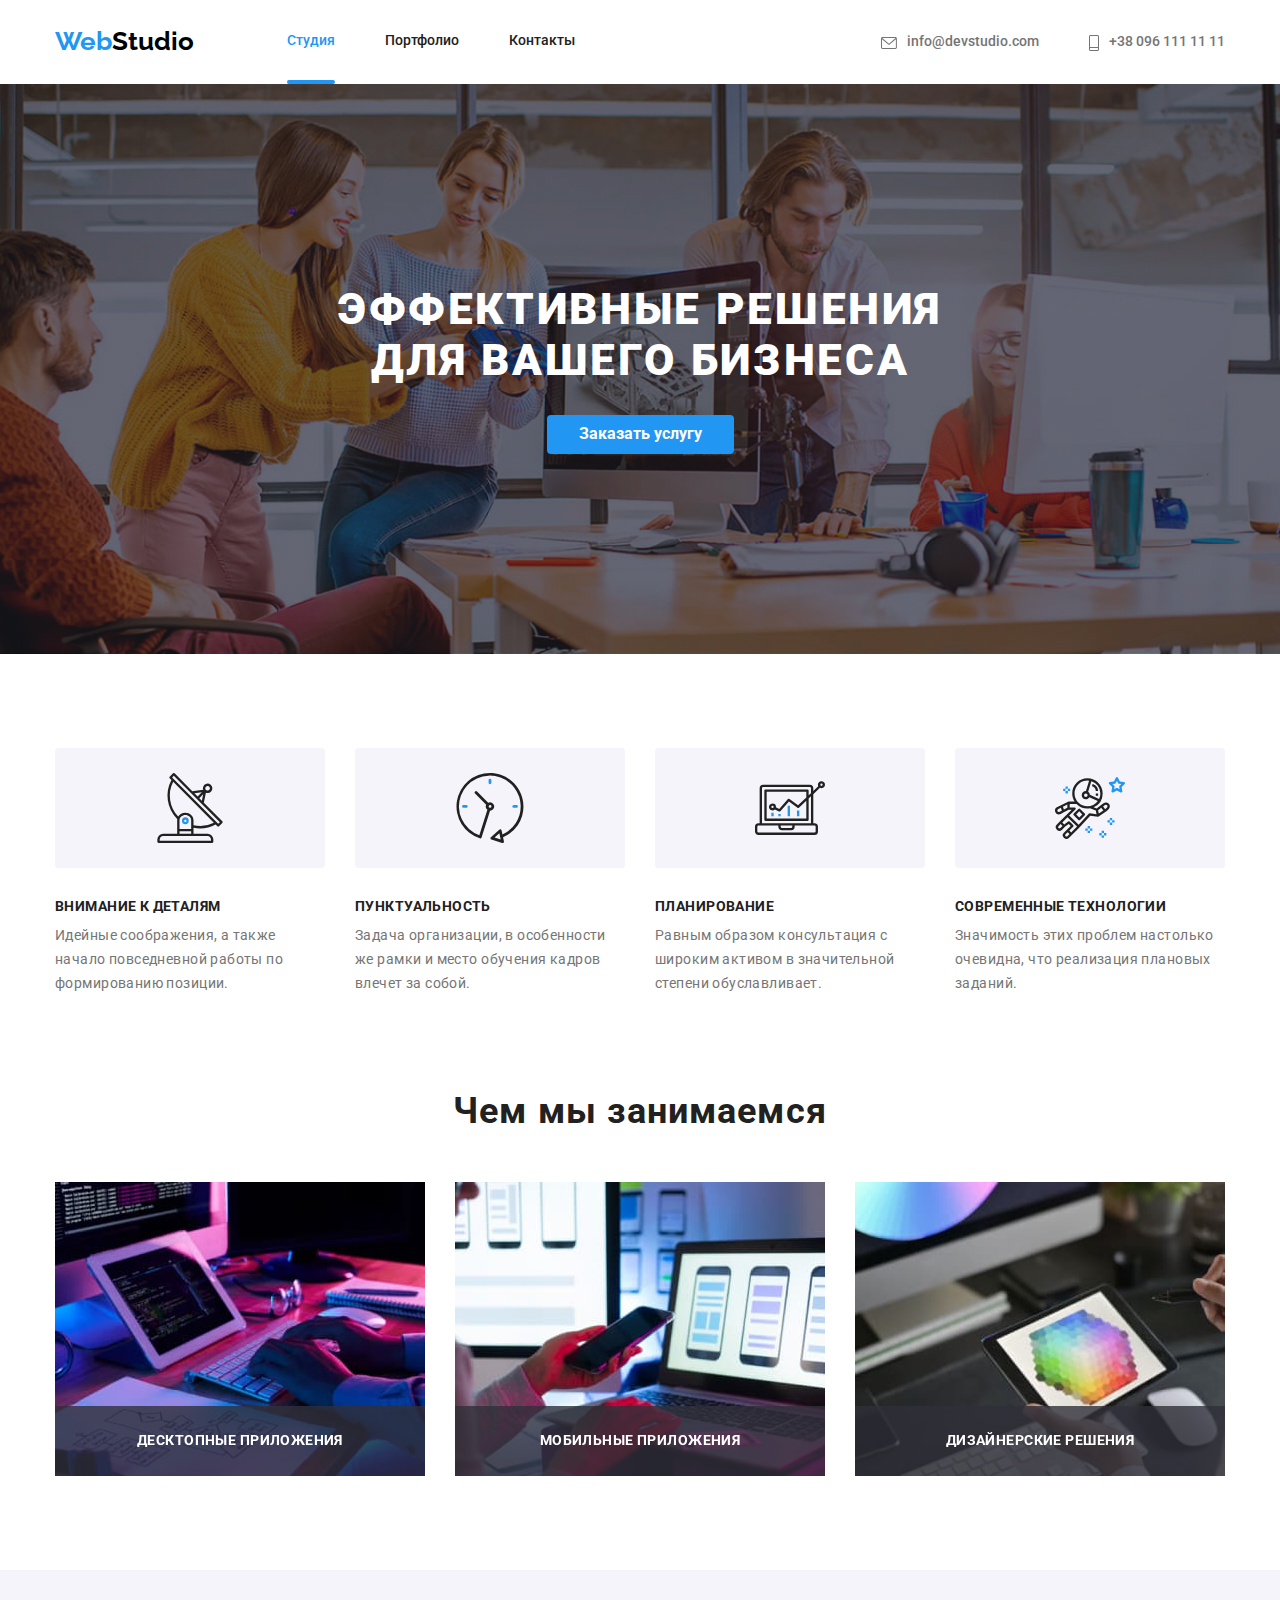
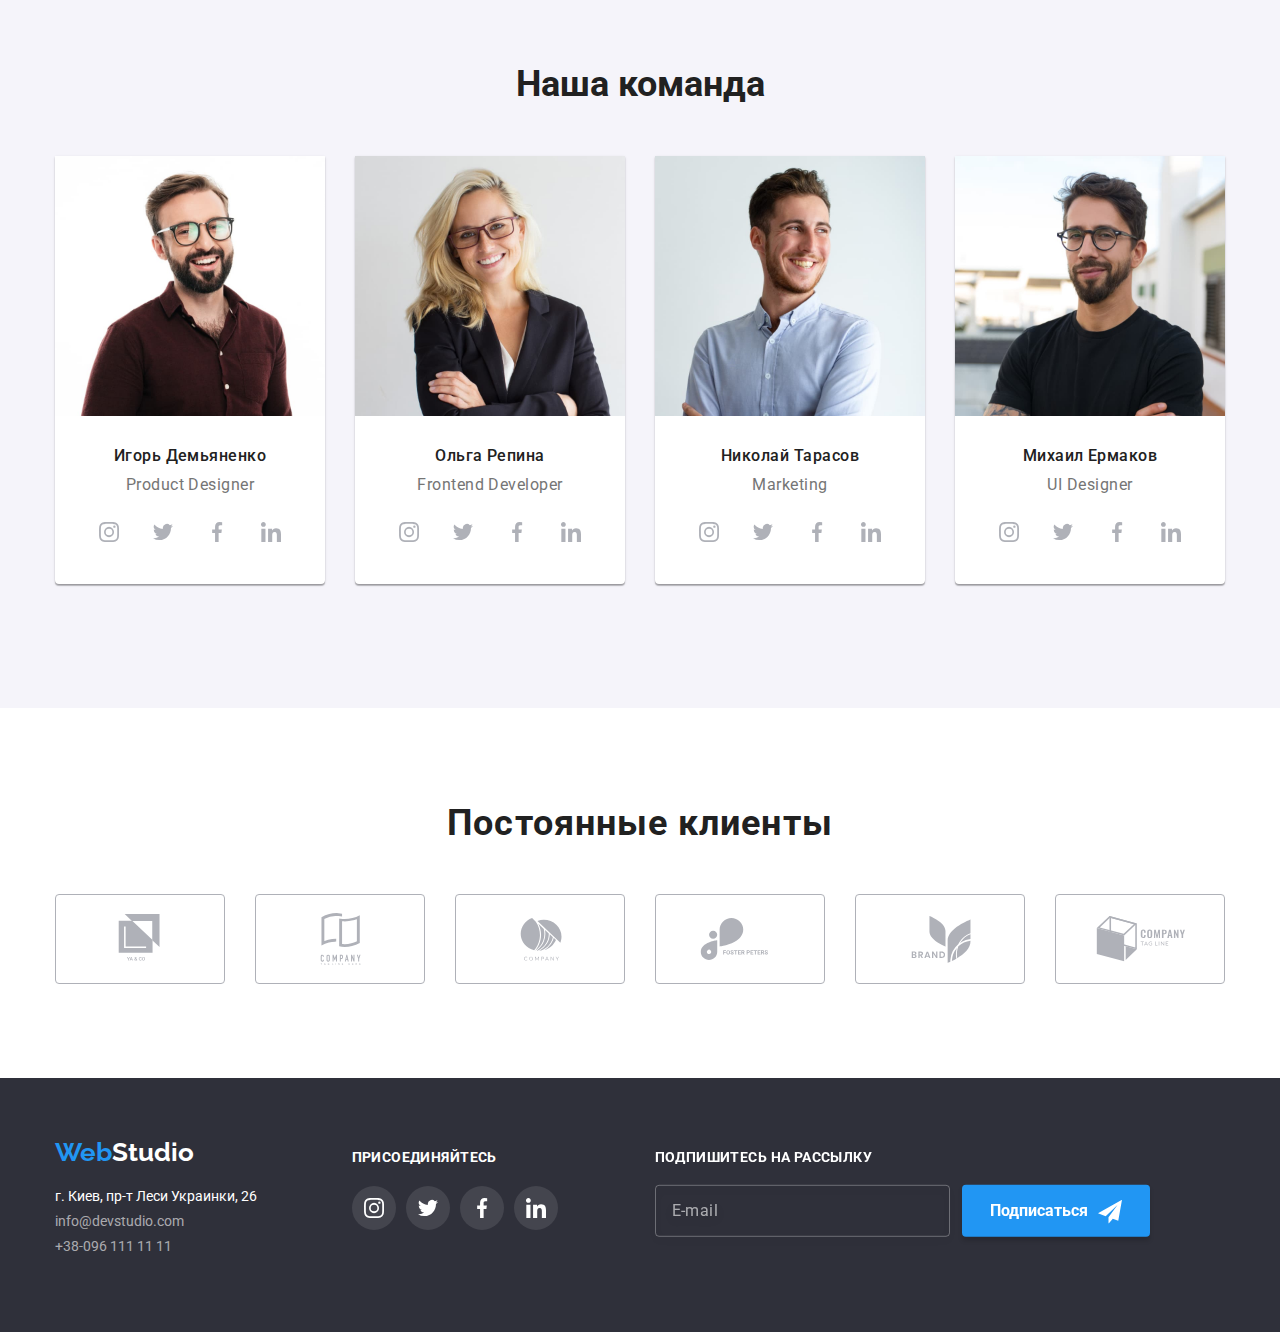
==== index.html @ 7a6f1913 "my seven commit" ====
<!DOCTYPE html>
<html lang="ru">
<head>
    <meta charset="UTF-8">
    <meta name="viewport" content="width=device-width, initial-scale=1.0">
    <link rel="stylesheet" href="./css/normolize.css">
    <link rel="stylesheet" href="./css/style.css">
    <link rel="preconnect" href="https://fonts.gstatic.com">
    <link href="https://fonts.googleapis.com/css2?family=Raleway:wght@700&family=Roboto:wght@400;500;700;900&display=swap" rel="stylesheet">
    <title>WebStudio</title>
</head>
<body>

    <header class="header">
        <div class="container">
            <nav class="header-nav">
            <a class="logo" href="./index.html"><span class="logo-blue">Web</span>Studio</a>
            <ul class="nav-list">
                <li class="isActive"><a class="nav-link" href="./index.html">Студия</a></li>
                <li><a class="nav-link" href="./portfolio.html">Портфолио</a></li>
                <li><a class="nav-link" href="">Контакты</a></li>
            </ul>
            </nav>
            <ul class="contacts-list">
                <li class="contacts-aktive"><a class="contacts" href="mailto:info@devstudio.com">
                    <svg class="link-icon-mail" width="16" height="12">
                        <use href="./images/icons.svg#icon-mail"></use>
                    </svg>info@devstudio.com</a></li>
                <li class="contacts-aktive"><a class="contacts" href="tel:+38 096 111 11 11">
                    <svg class="link-icon-tel" width="10" height="16">
                        <use href="./images/icons.svg#icon-smartphone"></use>
                    </svg>+38 096 111 11 11</a></li>
            </ul>
            
        </div>
    </header>
    
    <main>
    <section class="hero">
        <div class="container">
            <h1>Эффективные решения<br/> для вашего бизнеса</h1>
            <button data-modal-open class="order">Заказать услугу</button>
        </div>
    </section>
    <section class="advantages">
        <div class="container">
            <ul class="advantages-list">
                <li class="advantages-li">
                    <div class="advantage-box">
                        <svg class="advantage-svg" width="270" height="120">
                            <use href="./images/icons.svg#icon-group-1"> </use>
                        </svg>
                    </div>
                    <div class="advantage-container">
                      <h3 class="advantages-title">Внимание к деталям</h3>
                      <p class="description">Идейные соображения, а также начало повседневной работы по формированию позиции.</p>
                    </div>
                </li>
                <li class="advantages-li">
                    <div class="advantage-box">
                        <svg class="advantage-svg" width="270" height="120">
                            <use href="./images/icons.svg#icon-group-2"> </use>
                        </svg>
                    </div>
                    <div class="advantage-container">
                      <h3 class="advantages-title">Пунктуальность</h3>
                      <p class="description">Задача организации, в особенности же рамки и место обучения кадров влечет за собой.</p>
                    </div>
                </li>
                <li class="advantages-li">
                    <div class="advantage-box">
                        <svg class="advantage-svg" width="270" height="120">
                            <use href="./images/icons.svg#icon-group-3"> </use>
                        </svg>
                    </div>
                    <div class="advantage-container">
                      <h3 class="advantages-title">Планирование</h3>
                      <p class="description">Равным образом консультация с широким активом в значительной степени обуславливает.</p>
                    </div>
                </li>
                <li class="advantages-li">
                    <div class="advantage-box">
                        <svg class="advantage-svg" width="270" height="120">
                            <use href="./images/icons.svg#icon-group-4"> </use>
                        </svg>
                    </div>
                    <div class="advantage-container">
                      <h3 class="advantages-title">Современные технологии</h3>
                      <p class="description">Значимость этих проблем настолько очевидна, что реализация плановых заданий.</p>
                    </div>
                </li>
            </ul>
        </div>
    </section>
    <section class="make">
        <div class="container">
        <h2 class="make-title">Чем мы занимаемся</h2>
          <ul class="make-list">
          <li>
              <div class="make-thumb">
                  <img src="./images/img.jpg" alt="Верстка">
                  <div class="make-tumb-title">
                    <h3>Десктопные приложения</h3>
                  </div>
              </div>
          </li>
          <li>
              <div class="make-thumb">
                  <img src="./images/img2.jpg" alt="Програмирование">
                  <div class="make-tumb-title">
                    <h3>Мобильные приложения</h3>
                  </div>
              </div>
          </li>
          <li>
              <div class="make-thumb">
                  <img src="./images/img3.jpg" alt="Дизайн">
                  <div class="make-tumb-title">
                    <h3>Дизайнерские решения</h3>
                  </div>
              </div>
          </li>
          </ul>
        </div>
    </section>
    <section class="team-container">
        <div class="container">
            <h2 class="team-title">Наша команда</h2>
            <ul class="team">
                <div class="teamboxing">
                    <li class="team-box">
                      <div class="team-thumb">
                        <img src="./images/1.jpg" alt="Игорь Демьяненко">
                      </div>
                      <div class="container-team-title">
                        <h3 class="name">Игорь Демьяненко</h3>
                        <p class="specialty">Product Designer</p>
                        <ul class="socials">
                          <li class="social-list">
                            <a href="#" class="social-link" aria-label="на instagram">
                              <svg class="icon-social">
                                <use href="./images/icons.svg#icon-inst"></use>
                              </svg>
                            </a>
                          </li>
                          <li class="social-list">
                            <a href="#" class="social-link" aria-label="на twitter">
                              <svg class="icon-social">
                                <use href="./images/icons.svg#icon-tvit"></use>
                              </svg>
                            </a>
                          </li>
                          <li class="social-list">
                            <a href="#" class="social-link" aria-label="на facebook">
                              <svg class="icon-social">
                                <use href="./images/icons.svg#icon-face"></use>
                              </svg>
                            </a>
                          </li>
                          <li class="social-list">
                            <a href="#" class="social-link" aria-label="на linkedin">
                              <svg class="icon-social">
                                <use href="./images/icons.svg#icon-linkd"></use>
                              </svg>
                            </a>
                          </li>
                        </ul>
                      </div>
                    </li>
                </div>
                <div class="teamboxing">
                    <li class="team-box">
                      <div class="team-thumb">
                        <img src="./images/2.jpg" alt="Ольга Репина">
                      </div>
                      <div class="container-team-title">
                        <h3 class="name">Ольга Репина</h3>
                        <p class="specialty">Frontend Developer</p>
                        <ul class="socials">
                          <li class="social-list">
                            <a href="#" class="social-link" aria-label="на instagram">
                              <svg class="icon-social">
                                <use href="./images/icons.svg#icon-inst"></use>
                              </svg>
                            </a>
                          </li>
                          <li class="social-list">
                            <a href="#" class="social-link" aria-label="на twitter">
                              <svg class="icon-social">
                                <use href="./images/icons.svg#icon-tvit"></use>
                              </svg>
                            </a>
                          </li>
                          <li class="social-list">
                            <a href="#" class="social-link" aria-label="на facebook">
                              <svg class="icon-social">
                                <use href="./images/icons.svg#icon-face"></use>
                              </svg>
                            </a>
                          </li>
                          <li class="social-list">
                            <a href="#" class="social-link" aria-label="на linkedin">
                              <svg class="icon-social">
                                <use href="./images/icons.svg#icon-linkd"></use>
                              </svg>
                            </a>
                          </li>
                          </ul>
                        </div>   
                    </li>
                </div>
                <div class="teamboxing">
                    <li class="team-box">
                      <div class="team-thumb">
                        <img src="./images/3.jpg" alt="Николай Тарасов">
                      </div>
                      <div class="container-team-title">  
                        <h3 class="name">Николай Тарасов</h3>
                        <p class="specialty">Marketing</p>
                        <ul class="socials">
                          <li class="social-list">
                            <a href="#" class="social-link" aria-label="на instagram">
                              <svg class="icon-social">
                                <use href="./images/icons.svg#icon-inst"></use>
                              </svg>
                            </a>
                          </li>
                          <li class="social-list">
                            <a href="#" class="social-link" aria-label="на twitter">
                              <svg class="icon-social">
                                <use href="./images/icons.svg#icon-tvit"></use>
                              </svg>
                            </a>
                          </li>
                          <li class="social-list">
                            <a href="#" class="social-link" aria-label="на facebook">
                              <svg class="icon-social">
                                <use href="./images/icons.svg#icon-face"></use>
                              </svg>
                            </a>
                          </li>
                          <li class="social-list">
                            <a href="#" class="social-link" aria-label="на linkedin">
                              <svg class="icon-social">
                                <use href="./images/icons.svg#icon-linkd"></use>
                              </svg>
                            </a>
                          </li>
                        </ul>
                      </div> 
                    </li>
                </div>
                <div class="teamboxing">
                    <li class="team-box">
                      <div class="team-thumb">
                        <img src="./images/4.jpg" alt="Михаил Ермаков">
                      </div>
                      <div class="container-team-title">   
                        <h3 class="name">Михаил Ермаков</h3>
                        <p class="specialty">UI Designer</p>
                        <ul class="socials">
                          <li class="social-list">
                            <a href="#" class="social-link" aria-label="на instagram">
                              <svg class="icon-social">
                                <use href="./images/icons.svg#icon-inst"></use>
                              </svg>
                            </a>
                          </li>
                          <li class="social-list">
                            <a href="#" class="social-link" aria-label="на twitter">
                              <svg class="icon-social">
                                <use href="./images/icons.svg#icon-tvit"></use>
                              </svg>
                            </a>
                          </li>
                          <li class="social-list">
                            <a href="#" class="social-link" aria-label="на facebook">
                              <svg class="icon-social">
                                <use href="./images/icons.svg#icon-face"></use>
                              </svg>
                            </a>
                          </li>
                          <li class="social-list">
                            <a href="#" class="social-link" aria-label="на linkedin">
                              <svg class="icon-social">
                                <use href="./images/icons.svg#icon-linkd"></use>
                              </svg>
                            </a>
                          </li>
                        </ul>
                      </div>
                    </li>
                </div>
            </ul>
        </div>
    </section>
    <section class="clients">
        <div class="container">
            <h2 class="client-title">Постоянные клиенты</h2>
            <ul class="client-list">
                <li class="item">
                  <a class="client-link" href="#">
                    <svg class="icon-customer">
                      <use href="./images/icons.svg#icon-client-1"></use>
                    </svg>
                  </a>
                </li>
                <li class="item">
                    <a class="client-link" href="#">
                      <svg class="icon-customer">
                        <use href="./images/icons.svg#icon-client-2"></use>
                      </svg>
                    </a>
                </li>
                <li class="item">
                    <a class="client-link" href="#">
                      <svg class="icon-customer">
                        <use href="./images/icons.svg#icon-client-3"></use>
                      </svg>
                    </a>
                </li>
                <li class="item">
                    <a class="client-link" href="#">
                      <svg class="icon-customer">
                        <use href="./images/icons.svg#icon-client-4"></use>
                      </svg>
                    </a>
                </li>
                <li class="item">
                    <a class="client-link" href="#">
                      <svg class="icon-customer">
                        <use href="./images/icons.svg#icon-client-5"></use>
                      </svg>
                    </a>
                </li>
                <li class="item">
                    <a class="client-link" href="#">
                      <svg class="icon-customer">
                        <use href="./images/icons.svg#icon-client-6"></use>
                      </svg>
                    </a>
                </li>
            </ul>
        </div>

    </section>
   
    </main>
    <footer>
        <div class="container">
            <div class="footer-left">
                <a class="logo-footer" href="./index.html"><span class="logo-blue">Web</span>Studio</a>
                <address>
                <p class="adress">г. Киев, пр-т Леси Украинки, 26</p>
                <a class="footer-contacts" href="mailto:info@devstudio.com">info@devstudio.com</a>
                <a class="footer-contacts" href="tel:+38 096 111 11 11">+38-096 111 11 11</a>
                </address>
            </div>
            <div class="social-icons-footer">
                <h3 class="social-footer-item">присоединяйтесь</h3>
                <ul class="socials">
                    <li class="social-list">
                      <a href="#" class="social-link" aria-label="на instagram">
                        <svg class="icon-social">
                          <use href="./images/icons.svg#icon-inst"></use>
                        </svg>
                      </a>
                    </li>
                    <li class="social-list">
                      <a href="#" class="social-link" aria-label="на twitter">
                        <svg class="icon-social">
                          <use href="./images/icons.svg#icon-tvit"></use>
                        </svg>
                      </a>
                    </li>
                    <li class="social-list">
                      <a href="#" class="social-link" aria-label="на facebook">
                        <svg class="icon-social">
                          <use href="./images/icons.svg#icon-face"></use>
                        </svg>
                      </a>
                    </li>
                    <li class="social-list">
                      <a href="#" class="social-link" aria-label="на linkedin">
                        <svg class="icon-social">
                          <use href="./images/icons.svg#icon-linkd"></use>
                        </svg>
                      </a>
                    </li>
                    </ul>
            </div>

            <div class="join">
              <h3 class="join-item">Подпишитесь на рассылку</h3> 
              <form class="join-form" autocomplete="off">
                <div class="join-group">
                  <label for="join-email" class="label"></label>
                  <div class="input-wrapper">
                    <input class="join-input" type="email" name="email" id="join-email" placeholder="E-mail"/>
                  </div>
                </div>
                
                <button class="join-button" type="submit"><span class="join-button-title">Подписаться</span>
                  <svg width="24" height="24" class="join-icon">
                    <use href="images/icons.svg#icon-icon-send"></use>
                  </svg>
                </button>
                
              </form>
            </div>
        </div>
    </footer>

    <div data-modal class="modal-sign is-hidden">
      <div class="modal">
        <button data-modal-close class="modal-btn"><svg class="icon-close">
          <use href="./images/icons.svg#icon-close-black"></use>
        </svg></button>

        <form class="signup-form" autocomplete="off">
          <span class="title-form">Оставьте свои данные, мы вам перезвоним</span>
          <div class="group">
            <label for="name" class="label">Имя</label>
            <div class="input-wrapper">
              <input class="input" type="name" name="name" id="name" />
              <svg width="18" height="18" class="icon">
                <use href="images/icons.svg#icon-person"></use>
              </svg>
            </div>
          </div>
            
          <div class="group">
              <label for="tel" class="label">Телефон</label>
              <div class="input-wrapper">
                <input class="input" type="tel" name="tel" id="tel" />
                <svg width="18" height="18" class="icon">
                  <use href="images/icons.svg#icon-phone"></use>
                </svg>
              </div>
          </div>


          <div class="group">
            <label for="email" class="label">Почта</label>
            <div class="input-wrapper">
              <input class="input" type="email" name="email" id="email"/>
              <svg width="18" height="18" class="icon">
                <use href="images/icons.svg#icon-email"></use>
              </svg>
            </div>
          </div>
    
          <div class="group">
            <label for="feed" class="label">
              Комментарий
              <textarea class="feedback" name="feedback" rows="5" placeholder="Введите текст"></textarea>
            </label>
          </div>

          <div class="group">
            <div class="input-wrapper">
              <label class="checkbox-label">
                <input class="checkbox-input" type="checkbox" />
                <span class="checkbox-span"></span>
                <span class="agreement">
                  Соглашаюсь с рассылкой и принимаю
                  <a class="agreement-link" href="#">Условия договора</a>
                </span>
              </label>
            </div>
          </div>
          
    
          <button class="submit" type="submit">Отправить</button>
        </form>

      </div>
    </div>
    <script src="./modal.js"></script>
</body>
</html>
---- css/normolize.css ----
/*! modern-normalize v1.0.0 | MIT License | https://github.com/sindresorhus/modern-normalize */

/*
Document
========
*/

/**
Use a better box model (opinionated).
*/

*,
*::before,
*::after {
	box-sizing: border-box;
}

/**
Use a more readable tab size (opinionated).
*/

:root {
	-moz-tab-size: 4;
	tab-size: 4;
}

/**
1. Correct the line height in all browsers.
2. Prevent adjustments of font size after orientation changes in iOS.
*/

html {
	line-height: 1.15; /* 1 */
	-webkit-text-size-adjust: 100%; /* 2 */
}

/*
Sections
========
*/

/**
Remove the margin in all browsers.
*/

body {
	margin: 0;
}

/**
Improve consistency of default fonts in all browsers. (https://github.com/sindresorhus/modern-normalize/issues/3)
*/

body {
	font-family:
		system-ui,
		-apple-system, /* Firefox supports this but not yet `system-ui` */
		'Segoe UI',
		Roboto,
		Helvetica,
		Arial,
		sans-serif,
		'Apple Color Emoji',
		'Segoe UI Emoji';
}

/*
Grouping content
================
*/

/**
1. Add the correct height in Firefox.
2. Correct the inheritance of border color in Firefox. (https://bugzilla.mozilla.org/show_bug.cgi?id=190655)
*/

hr {
	height: 0; /* 1 */
	color: inherit; /* 2 */
}

/*
Text-level semantics
====================
*/

/**
Add the correct text decoration in Chrome, Edge, and Safari.
*/

abbr[title] {
	text-decoration: underline dotted;
}

/**
Add the correct font weight in Edge and Safari.
*/

b,
strong {
	font-weight: bolder;
}

/**
1. Improve consistency of default fonts in all browsers. (https://github.com/sindresorhus/modern-normalize/issues/3)
2. Correct the odd 'em' font sizing in all browsers.
*/

code,
kbd,
samp,
pre {
	font-family:
		ui-monospace,
		SFMono-Regular,
		Consolas,
		'Liberation Mono',
		Menlo,
		monospace; /* 1 */
	font-size: 1em; /* 2 */
}

/**
Add the correct font size in all browsers.
*/

small {
	font-size: 80%;
}

/**
Prevent 'sub' and 'sup' elements from affecting the line height in all browsers.
*/

sub,
sup {
	font-size: 75%;
	line-height: 0;
	position: relative;
	vertical-align: baseline;
}

sub {
	bottom: -0.25em;
}

sup {
	top: -0.5em;
}

/*
Tabular data
============
*/

/**
1. Remove text indentation from table contents in Chrome and Safari. (https://bugs.chromium.org/p/chromium/issues/detail?id=999088, https://bugs.webkit.org/show_bug.cgi?id=201297)
2. Correct table border color inheritance in all Chrome and Safari. (https://bugs.chromium.org/p/chromium/issues/detail?id=935729, https://bugs.webkit.org/show_bug.cgi?id=195016)
*/

table {
	text-indent: 0; /* 1 */
	border-color: inherit; /* 2 */
}

/*
Forms
=====
*/

/**
1. Change the font styles in all browsers.
2. Remove the margin in Firefox and Safari.
*/

button,
input,
optgroup,
select,
textarea {
	font-family: inherit; /* 1 */
	font-size: 100%; /* 1 */
	line-height: 1.15; /* 1 */
	margin: 0; /* 2 */
}

/**
Remove the inheritance of text transform in Edge and Firefox.
1. Remove the inheritance of text transform in Firefox.
*/

button,
select { /* 1 */
	text-transform: none;
}

/**
Correct the inability to style clickable types in iOS and Safari.
*/

button,
[type='button'],
[type='reset'],
[type='submit'] {
	-webkit-appearance: button;
}

/**
Remove the inner border and padding in Firefox.
*/

::-moz-focus-inner {
	border-style: none;
	padding: 0;
}

/**
Restore the focus styles unset by the previous rule.
*/

:-moz-focusring {
	outline: 1px dotted ButtonText;
}

/**
Remove the additional ':invalid' styles in Firefox.
See: https://github.com/mozilla/gecko-dev/blob/2f9eacd9d3d995c937b4251a5557d95d494c9be1/layout/style/res/forms.css#L728-L737
*/

:-moz-ui-invalid {
	box-shadow: none;
}

/**
Remove the padding so developers are not caught out when they zero out 'fieldset' elements in all browsers.
*/

legend {
	padding: 0;
}

/**
Add the correct vertical alignment in Chrome and Firefox.
*/

progress {
	vertical-align: baseline;
}

/**
Correct the cursor style of increment and decrement buttons in Safari.
*/

::-webkit-inner-spin-button,
::-webkit-outer-spin-button {
	height: auto;
}

/**
1. Correct the odd appearance in Chrome and Safari.
2. Correct the outline style in Safari.
*/

[type='search'] {
	-webkit-appearance: textfield; /* 1 */
	outline-offset: -2px; /* 2 */
}

/**
Remove the inner padding in Chrome and Safari on macOS.
*/

::-webkit-search-decoration {
	-webkit-appearance: none;
}

/**
1. Correct the inability to style clickable types in iOS and Safari.
2. Change font properties to 'inherit' in Safari.
*/

::-webkit-file-upload-button {
	-webkit-appearance: button; /* 1 */
	font: inherit; /* 2 */
}

/*
Interactive
===========
*/

/*
Add the correct display in Chrome and Safari.
*/

summary {
	display: list-item;
}
---- css/style.css ----
:root {
    --white-text: #FFFFFF;
    --blue-text: #2196F3;
    --grey-text: #757575;
    --graphite-text: #212121;
    --black-text: #000000;
    --grey-text-op60: rgba(255, 255, 255, 0.6);
    --back-gray: #2F303A;
    --back-white: #E5E5E5;
    --back-gray-light: #F5F4FA;
}

*{
    margin: 0;
    padding: 0;
    box-sizing: border-box;
}

ul {
    list-style: none;
    margin: 0;
    padding: 0;
}

img {
    max-width: 100%;
    display: block;
}
a {
    text-decoration: none;
  }

li {
    text-decoration: none;
    margin: 0;
  }

body {
    font-family: 'Roboto', sans-serif;
}

.container {
    width: 1200px;
    padding: 0 15px;
    margin: 0 auto;
    
}

/*HEDER*/

.header {
    position: sticky;
    top: -1px;
    background: #ffffff;
    border-bottom: 1px;
    border-color: var(--blue-text);
    /* z-index: 1; */
}

.header .container {
    
    display: flex;
    align-items: center;
}
.header-nav,
.nav-list,
.contacts-list {
    display: flex;
}

.header-nav {
    align-items: center;
}

.nav-list {
    margin-left: 93px;   
}

.nav-list a,
.contacts-list a{
    display: block;
    padding: 32px 0;
}

.nav-list li:not(:last-child) {
    margin-right: 50px;
}

.logo {
    font-family: Raleway;
    font-style: normal;
    font-weight: bold;
    color: var(--black-text);
    font-size: 26px;

}

.logo-blue {
    font-family: Raleway;
    font-style: normal;
    font-weight: bold;
    color: var(--blue-text);
    font-size: 26px;
}

/* .nav-link:active {
    font-style: normal;
    font-weight: 500;
    font-size: 14px;
    color: var(--blue-text);
} */

.isActive .nav-link {
    color: var(--blue-text);
    transition: 250ms cubic-bezier(0.4, 0, 0.2, 1);
}

.isActive::after {
    display: block;
    content: "";
    height: 4px;
    background: #2196F3;
    border-radius: 2px;
    transition: 250ms cubic-bezier(0.4, 0, 0.2, 1);
}

.nav-link {
    font-style: normal;
    font-weight: 500;
    font-size: 14px;
    color: var(--graphite-text);
    padding: 32px 0;
    transition: 250ms cubic-bezier(0.4, 0, 0.2, 1);
}

.nav-link:focus,
.nav-link:hover {
    font-style: normal;
    font-weight: 500;
    font-size: 14px;
    color: var(--blue-text);
    transition: 250ms cubic-bezier(0.4, 0, 0.2, 1);
}

.contacts {
    font-style: normal;
    font-weight: 500;
    font-size: 14px;
    color: var(--grey-text);
    transition: 250ms cubic-bezier(0.4, 0, 0.2, 1);
}


.contacts-list {
    display: flex;
    margin-left: auto;
    margin-right: 0;
    transition: 250ms cubic-bezier(0.4, 0, 0.2, 1);
}

.contacts-list li:last-child {
    margin-left: 50px;
}

.contacts-list .contacts .link-icon-mail, .link-icon-tel {
    fill: currentColor;
    vertical-align: middle;
    margin-right: 10px;
}

.contacts:focus,
.contacts:hover {
    font-style: normal;
    font-weight: 500;
    font-size: 14px;
    color: var(--blue-text);
    transition: 250ms cubic-bezier(0.4, 0, 0.2, 1);
}


/* HERO*/

h1 {
    text-transform: uppercase;
    font-style: normal;
    font-weight: 900;
    font-size: 44px;
    color: var(--white-text);
    text-align: center;
    letter-spacing: 0.06em;
    margin-bottom: 30px;
    
}

.order {
    font-style: normal;
    font-weight: bold;
    font-size: 16px;
    color: var(--white-text);
    /* text-align: center; */
    background: #2196F3;
    border-radius: 4px;
    padding: 10px 32px;
    /* justify-content: center; */
    /* display: inline-block; */
    /* align-items: center; */
    border-width: 0;
    transition: 250ms cubic-bezier(0.4, 0, 0.2, 1);
}

.order:focus,
.order:hover {
    box-shadow: 0px 4px 4px rgba(0, 0, 0, 0.15);
    border-radius: 4px;
    transition: 250ms cubic-bezier(0.4, 0, 0.2, 1);
    outline: none;
    border: none;
}


button:active, button:focus {
    /* outline: none !important; */
}

.hero {
    background-image: linear-gradient(to right, rgba(47,48,58,0.4), rgba(47,48,58,0.4)),url(../images/hat.jpg);
    background-repeat: no-repeat;
    background-size: cover;
    background-position: center;
    max-width: 1600px;
    margin-right: auto;
    margin-left: auto;
    text-align: center;
    padding-top: 200px;
    padding-bottom: 200px;

}


/*ADVANTAGES*/

.advantage-box {
    display: flex;
    justify-content: center;
    align-items: center;
    width: 100%;
    background-color: #f5f4fa;
    border-radius: 4px;
    /* margin-bottom: 30px; */
}

.advantage-container {
    padding-top: 30px;
}

.advantages {
    padding-top: 94px;
    padding-bottom: 94px;
}

.advantages-list {
    display: flex;
}

.advantages-list li:not(:last-child) {
    margin-right: 30px;
}
.advantages-title {
    text-transform: uppercase;
    font-style: normal;
    font-weight: bold;
    font-size: 14px;
    line-height: 1.19;
    letter-spacing: 0.03em;
    color: var(--graphite-text);
    margin-bottom: 10px;
}

.description {
    font-family: Roboto;
    font-style: normal;
    font-weight: normal;
    font-size: 14px;
    line-height: 1.71;
    color: var(--grey-text);
    letter-spacing: 0.03em;
}

/*MAKE*/

.make {
    padding-bottom: 94px;
}

.make-title {
    font-family: Roboto;
    font-style: normal;
    font-weight: bold;
    font-size: 36px;
    text-align: center;
    line-height: 1.17;
    letter-spacing: 0.03em;
    color: #212121;
    margin-bottom: 50px;
}

.make-list {
    display: flex;
}

.make-list li:not(:last-child) {
    margin-right: 30px;
}

.make-thumb {
    position: relative;
}
.make-tumb-title {
    position: absolute;
    width: 100%;
    left: 0;
    bottom: 0;
    background: rgba(47, 48, 58, 0.8);
    padding: 27px 82px;
}

.make-tumb-title h3 {
font-family: Roboto;
font-style: normal;
font-weight: bold;
font-size: 14px;
line-height: 1.14;
text-align: center;
letter-spacing: 0.03em;
text-transform: uppercase;
color: #FFFFFF;
}

/*TEAM*/

.team-container {
    background: #F5F4FA;
    padding-top: 94px;
    padding-bottom: 94px;
    
}

.team-title {
    font-style: normal;
    font-weight: bold;
    font-size: 36px;
    color: var(--graphite-text);
    margin-bottom: 50px;
    text-align: center;
}

.team-box {
    background: #FFFFFF;
    box-shadow: 0px 1px 3px rgba(0, 0, 0, 0.12), 0px 1px 1px rgba(0, 0, 0, 0.14), 0px 2px 1px rgba(0, 0, 0, 0.2);
    border-radius: 0px 0px 4px 4px;
   
}

.team {
    display: flex;
    
}

.team .teamboxing:not(:last-child) {
    margin-right: 30px;
}

.teamboxing {
    margin-bottom: 30px;
}

.socials {
    display: flex;
    align-items: center;
    justify-content: center;  
}

.social-list {
    margin-right: 10px;
    
}

.social-list:last-child {
    margin-right:  0px;
}

.social-link {
    width: 44px;
    height: 44px;
    display: block;
    background: #FFFFFF;
    border-radius: 50%;
    transition: 250ms cubic-bezier(0.4, 0, 0.2, 1); 
    
    
}

.social-link:focus .icon-social,
.social-link:hover .icon-social {
    background: #2196F3;
    
    fill: #FFFFFF;
    
}

.icon-social {
    width: 100%;
    height: 100%;
    fill: #afb1b8;
    border-radius: 50%;
    transition: 250ms cubic-bezier(0.4, 0, 0.2, 1); 
}

.social-icons-footer .social-link{
    background: rgba(255, 255, 255, 0.1);
}

.social-icons-footer .icon-social {
    fill: #fff;
}

.container-team-title {
    padding-top: 30px;
    padding-bottom: 30px;
}

.name {
    font-style: normal;
    font-weight: 500;
    font-size: 16px;
    color: var(--graphite-text);
    text-align: center;
    line-height: 1.19;
    letter-spacing: 0.03em;
    /* padding-top: 30px;
    padding-bottom: 10px; */
    margin-bottom: 10px;
}

.specialty {
    font-style: normal;
    font-weight: normal;
    font-size: 16px;
    color: var(--grey-text);
    text-align: center;
    line-height: 1.19;
    letter-spacing: 0.03em;
    margin-bottom: 16px;
}

/*CLIENTS*/

.clients {
    padding: 94px 0;
}

.client-title {
    margin-bottom: 50px;
    font-family: Roboto;
    font-style: normal;
    font-weight: bold;
    font-size: 36px;
    text-align: center;
    line-height: 1.17;
    letter-spacing: 0.03em;
    color: #212121;
}

.client-link {
    display: flex;
    justify-content: center;
    align-items: center;
    width: 100%;
    height: 90px;
    border: 1px solid #afb1b8;
    border-radius: 4px;
    color: #afb1b8;
    transition: 250ms cubic-bezier(0.4, 0, 0.2, 1);   
}

.client-link:hover,
.client-link:focus {
    border-color: #2196f3;
    color: #2196F3;
    transition: 250ms cubic-bezier(0.4, 0, 0.2, 1);
}

.icon-customer {
    fill: currentColor;
}

.client-list {
    display: flex;
    flex-wrap: wrap;
}

.client-list .item {
    width: calc((100% - 30px * 5) / 6);
  }
  .client-list .item:not(:last-child) {
    margin-right: 30px;
  }

/*MAIN*/
.portfolio {
    display: none;
}

.container .btn {
    display: flex;
    width: 100%;
}

.btn {
    display: flex;
    margin-bottom: 50px;
    justify-content: center;    
}

.btn li:not(:last-child) {
    margin-right: 8px;   
}

/* .button {
    font-family: inherit;
    font-style: normal;
    font-weight: 500;
    font-size: 16px;
    color: #212121;
    background: #F5F4FA;
    border-radius: 4px;
    padding: 6px 22px;   
} */

.button:focus,
.button:hover {
    font-family: inherit;
    font-style: normal;
    font-weight: 500;
    font-size: 16px;
    color: #FFFFFF;
    background: #2196F3;
    border-radius: 4px;
    box-shadow: 0px 3px 1px rgba(0, 0, 0, 0.1), 0px 1px 2px rgba(0, 0, 0, 0.08), 0px 2px 2px rgba(0, 0, 0, 0.12);
    border-radius: 4px;
    transition: 250ms cubic-bezier(0.4, 0, 0.2, 1);
}

.button:active {
    font-family: inherit;
    font-style: normal;
    font-weight: 500;
    font-size: 16px;
    color: #FFFFFF;
    background: #2196F3;
    box-shadow: 0px 3px 1px rgba(0, 0, 0, 0.1), 0px 1px 2px rgba(0, 0, 0, 0.08), 0px 2px 2px rgba(0, 0, 0, 0.12);
    border-radius: 4px;
}
.button {
    font-family: inherit;
    font-style: normal;
    font-weight: 500;
    font-size: 16px;
    color: #212121;
    background: #F5F4FA;
    border-radius: 4px;
    padding: 6px 22px;
    outline: none;
    border: none;
    transition: 250ms cubic-bezier(0.4, 0, 0.2, 1);
  
}

.button,.button:active,.button:focus {
    outline: none;
    border: none;
}

.button:focus {
    color: #FFFFFF;
}

.button:focus {
    background: #2196F3;
}

/*WORKING*/

.main-portfolio {
    padding: 94px 0;
}
.work-title {
    font-style: normal;
    font-weight: bold;
    font-size: 18px;
    color: #212121;
    line-height: 2;
    letter-spacing: 0.06em;
    /* margin-top: 20px; */
    margin-bottom: 4px;
    text-align: left;
    /* padding-left: 24px; */
    max-width: 370px;   
}

.work-description {
    font-style: normal;
    font-weight: normal;
    font-size: 16px;
    color: #757575;
    line-height: 1.87;
    letter-spacing: 0.03em;
    text-align: left;
    /* padding-left: 24px; */
    /* padding-bottom: 20px; */
    max-width: 370px;   
} 

.work-section {
    padding: 20px 24px;
}
.container .working {
    display: flex;
    flex-wrap: wrap;
}

.work-card {
    background: #FFFFFF;
    border: 1px solid #EEEEEE;
    box-sizing: border-box;
    max-width: 370px; 
    transition: 250ms cubic-bezier(0.4, 0, 0.2, 1);  
}

.work-card:focus, 
.work-card:hover {
    box-shadow: 0px 1px 1px rgba(0, 0, 0, 0.12), 0px 4px 4px rgba(0, 0, 0, 0.06), 1px 4px 6px rgba(0, 0, 0, 0.16);
    transition: 250ms cubic-bezier(0.4, 0, 0.2, 1);
}

.working {
    margin-left: -30px;
    margin-top: -30px;
}

.working .work-card {
    flex-basis: calc(100%/3-30px);
    margin-left: 30px;
    margin-top: 30px;
}

.work-thumb {
    position: relative;
    overflow: hidden;
    transition: 250ms cubic-bezier(0.4, 0, 0.2, 1); 
    
}

.work-thumb::before {
    content: "";
    position: absolute;
    left: 0;
    top: 0;
    width: 100%;
    height: 100%;
    background: rgba(33, 150, 243, 0.9);
    opacity: 0;
    transform: translateY(100%);
    transition: 250ms cubic-bezier(0.4, 0, 0.2, 1); 
}


.text {
    position: absolute;
    left: 0;
    top: 0;
    width: 100%;
    height: 100%;
    margin: 0;
    padding: 63px 24px;
    color: #ffffff;
    font-weight: 400;
    font-size: 18px;
    line-height: 1.56;
    opacity: 0;
    transform: translateY(100%);
    
      
}

.work-card:focus .work-thumb::before,
.work-card:hover .work-thumb::before {
    opacity: 1;
    transition: 250ms cubic-bezier(0.4, 0, 0.2, 1);
    transform: translateY(0);
}

.work-card:focus .text,
.work-card:hover .text {
    opacity: 1;
    transition: 250ms cubic-bezier(0.4, 0, 0.2, 1);
    transform: translateY(0);
}




  

/* .working li:nth-child(3n + 2) {
    margin-left: 30px;   
}
.working li:nth-child(3n + 2) {
    margin-right: 30px; 
}
.working li:nth-child(4) {
    margin-top: 30px;
    margin-bottom: 30px;
}
.working li:nth-child(5) {
    margin-top: 30px;
    margin-bottom: 30px;
}
.working li:nth-child(6) {
    margin-top: 30px;
    margin-bottom: 30px;
} */

/*FOOTER*/

footer {
    padding: 60px 0;
    display: flex;
    
    background: var(--back-gray);
}

.footer-left {
    width: 25%;
    display: inline-block;
    
}

.logo-footer {
    display: block;
    font-family: Raleway;
    font-style: normal;
    font-weight: bold;
    font-size: 26px;
    color: var(--white-text);
    margin-bottom: 20px;
   
    
}
.adress {
    font-style: normal;
    font-weight: normal;
    font-size: 14px;
    color: var(--white-text);
    
}

.footer-contacts {
    font-style: normal;
    font-weight: normal;
    font-size: 14px;
    color: var(--grey-text-op60);
    display: flex;
    flex-direction: column;
    padding-top: 9px;
}

.social-icons-footer {
    vertical-align: top;
    display: inline-block;
    padding-top: 12px;
    
}

.social-footer-item {
    
    font-family: Roboto;
    font-style: normal;
    font-weight: bold;
    font-size: 14px;
    line-height: 1.14;
    letter-spacing: 0.03em;
    text-transform: uppercase;
    color: #FFFFFF;
    margin-bottom: 20px;
}

/*MODAL*/

.modal-sign {
    position: fixed;
    top: 0;
    left: 0;
    width: 100%;
    height: 100%;
    background: rgba(0, 0, 0, 0.2);
    transition: 250ms cubic-bezier(0.4, 0, 0.2, 1); 
    /* z-index: 2; */
    
}

.modal-sign.is-hidden {
    opacity: 0;
    /* visibility: hidden; */
    pointer-events: none;
    
}

.modal-sign.is-hidden .modal {
    transform: translate(-300%, -50%);
    transition: 250ms cubic-bezier(0.4, 0, 0.2, 1); 
}


.modal {
    position: absolute;
    top: 50%;
    left: 50%;
    transform: translate(-50%, -50%);
    max-width: 528px;
    width: 100%;
    background-color: #FFFFFF;
    padding: 40px;
    max-height: 100vh;
    overflow-y: auto;
    box-shadow: 0px 1px 3px rgba(0, 0, 0, 0.12), 0px 1px 1px rgba(0, 0, 0, 0.14), 0px 2px 1px rgba(0, 0, 0, 0.2);
    border-radius: 4px;
    transition: 250ms cubic-bezier(0.4, 0, 0.2, 1);  
}

.modal-btn {
    position: absolute;
    top: 8px;
    right: 8px;
    display: flex;
    align-items: center;
    justify-content: center;
    width: 30px;
    height: 30px;
    margin-left: auto;
    background: #FFFFFF;
    border: 1px solid rgba(0, 0, 0, 0.1);
    box-sizing: border-box;
    border-radius: 100%;
}

.icon-close {
    fill: black;
    margin: 0;
    padding: 0;
    width: 18px;
    height: 18px;
    cursor: pointer;
    
}

.icon-close:hover,
.icon-close:focus {
    fill: #2196F3;
    
}

.signup-form {
    max-width: 448px;
}

.signup-form .input {
    width: 100%;
    border: 1px solid rgba(33, 33, 33, 0.2);
    box-sizing: border-box;
    border-radius: 4px;
    font-family: inherit;
    font-size: 12px;
    line-height: 1.167;
    letter-spacing: 0.01em;
    color: #757575;
    padding: 12px 42px;
    

}
  


.signup-form .group {
    display: flex;
    flex-direction: column;
    margin-bottom: 10px;
}

.signup-form .label {
    display: flex;
    flex-direction: column;
    margin-bottom: 4px;
    font-size: 12px;
    line-height: 1.167;
    letter-spacing: 0.01em;
    color: #757575;
  }

.title-form {
    display: flex;
    font-family: Roboto;
    font-style: normal;
    font-weight: bold;
    font-size: 20px;
    line-height: 1.15;
    text-align: center;
    letter-spacing: 0.03em;
    color: #212121;
    margin-bottom: 12px;
}

.signup-form .input-wrapper {
    position: relative;
}

.signup-form .icon {
    position: absolute;
    top: 50%;
    left: 12px;
    transform: translateY(-50%);
    cursor: pointer;
}

.signup-form .icon:focus,
.signup-form .icon:hover {
    fill: #2196F3;
}

.input:focus {
    outline: none;
    border: 1px solid #2196f3;
}

.input:focus ~ .icon {
    fill:#2196F3;
    
}


.signup-form .feedback {
    width: 100%;
    border: 1px solid rgba(33, 33, 33, 0.2);
    box-sizing: border-box;
    border-radius: 4px;
    font-family: inherit;
    font-size: 12px;
    line-height: 1.167;
    letter-spacing: 0.01em;
    color: #757575;
    /* padding-top: 40px; */
}


.signup-form .feedback:focus {
    outline: none;
    border: 1px solid #2196f3;
    
}

.checkbox-input {
    -webkit-appearance: none;
    position: absolute;
  }
  
  
.checkbox-span {
    display: inline-block;
    width: 16px;
    height: 15px;
    margin-right: 7px;
    border: 2px solid #212121;
    border-radius: 2px;
    cursor: pointer;
    align-items: center;
}

.checkbox-input:checked + .checkbox-span {
    border-color: transparent;
    background-color: #2196f3;
    background-image: url(../images/check-on.svg);
    background-size: contain;
    background-origin: border-box;
}

.checkbox-label {
      display: flex;
      align-items: center;
      
}

/* .check-input {
    -webkit-appearance: none;
    position: absolute;
  }
  
  .check {
    display: flex;
    align-items: center;
  }
  
  
  
  .check:checked + .check-icon {
    border-color: transparent;
    background-color: #2196f3;
    background-image: url(./images/check-on.svg);
    background-size: contain;
    background-origin: border-box;
  } */
/* .checkbox-input {
    -webkit-appearance: none;
    position: absolute;
}

.check {
    display: flex;
    align-items: center;
    
}

.checkbox-icon {
    display: inline-block;
    width: 16px;
    height: 15px;
    border: 2px solid #212121;
    border-radius: 4px;
    cursor: pointer;
}

.checkbox-input:checked + .checkbox-icon {
    border-color: transparent;
    background-color: #2196F3;
    background-image: url(/images/check-on.svg);
    background-size: contain;
    background-origin: border-box;
} */

/* .icon-check {
    border: 2px solid #212121;
    border-radius: 2px;
    cursor: pointer;
    
    
}

.icon-check:checked  {
    border: none;
    
}
/* input[type="checkbox"] + label {
    
    border: none;
    display: block;
} */

/* .checkbox-input {
    position: absolute;
    -webkit-appearance: none; 
    
} */ 

/* .check-input {
    position: absolute;
    -webkit-appearance: none;
    
} */

/* .check-box {
    position: absolute;
    
    margin-top: 3px;
    width: 16px;
    height: 15px;
    background-image: url(/images/check-off.svg);
    cursor: pointer;
} */

/* .icon-check {
    cursor: pointer;
}

.check-input:checked + .check-icon {
    background-color: green;
}
.agreement{
    margin-left: 23px;
} */

/* .check-input:checked + .check-box {
    background-image: url(/images/check-on.svg);
} */

/* .check {
    padding-left: 24px;
} */



.submit {
    display: flex;	
    position: relative;
    left: 50%;
    transform: translate(-50%, 0);
    font-style: normal;
    font-weight: bold;
    font-size: 16px;
    color: var(--white-text);
    background: #2196F3;
    border-radius: 4px;
    padding: 10px 55px;
    border-width: 0;
    box-shadow: 0px 4px 4px rgba(0, 0, 0, 0.15);
    cursor: pointer;
}

.input-wrapper .agreement {
    font-style: normal;
    font-weight: normal;
    font-size: 14px;
    line-height: 24px;
    letter-spacing: 0.03em;
    color: #757575;
 
}

.agreement-link {
    font-family: Roboto;
    font-style: normal;
    font-weight: normal;
    font-size: 14px;
    line-height: 1.714;
    letter-spacing: 0.03em;
    text-decoration-line: underline;
    color: #2196F3;
}

.feedback {
    display: flex;
    height: 120px;
    padding: 12px 16px;
    border: 1px solid rgba(33,33,33,0.2);
    border-radius: 4px;
    resize: none;
    margin-top: 4px;
}

::placeholder {
    position: relative;
    top: 0;
    font-size: 12px;
    line-height: 14px;
    letter-spacing: 0.01em;
    color: rgba(117, 117, 117, 0.5);
}


.join {
    display: inline-block;
    margin-left: 93px;
    transform: translate(0, -40%);
    
}

.join-item {
    font-size: 14px;
    line-height: 1.142;
    letter-spacing: 0.03em;
    text-transform: uppercase;
    color: #FFFFFF;
    margin-bottom: 20px;
}

.join-form {
    display: flex;
    
    
}

.join-input {
    width: 100%;
    background-color: transparent;
    max-width: 295px;
    padding: 15px 16px;
    border: none;
    outline: none;
    color: #FFFFFF;
}


.join-input::placeholder {
    font-family: Roboto;
    font-style: normal;
    font-weight: normal;
    font-size: 16px;
    line-height: 1.25;
    display: flex;
    align-items: center;
    letter-spacing: 0.03em;
    color: rgba(255, 255, 255, 0.6);
}



.input-wrapper .join-input {
    width: 358px;
    border: 1px solid rgba(255, 255, 255, 0.3);
    box-sizing: border-box;
    filter: drop-shadow(0px 4px 4px rgba(0, 0, 0, 0.15));
    border-radius: 4px;
    font-family: inherit;
    font-style: normal;
    font-weight: normal;
    font-size: 16px;
    line-height: 1.25;
    align-items: center;
    letter-spacing: 0.03em;
    color: #fff
}




.join-button {	
    display: flex;
    position: relative;
    margin-left: 12px;
    padding: 10px 28px;
    font-style: normal;
    font-weight: bold;
    font-size: 16px;
    color: var(--white-text);
    border-width: 0;
    background: #2196F3;
    box-shadow: 0px 4px 4px rgba(0, 0, 0, 0.15);
    border-radius: 4px;
    cursor: pointer;
}

.join-button-title {
    margin-right: 10px;
    margin-top: 7px;
}

.join-icon {
    padding: 0;
    margin-top: 5px;
}
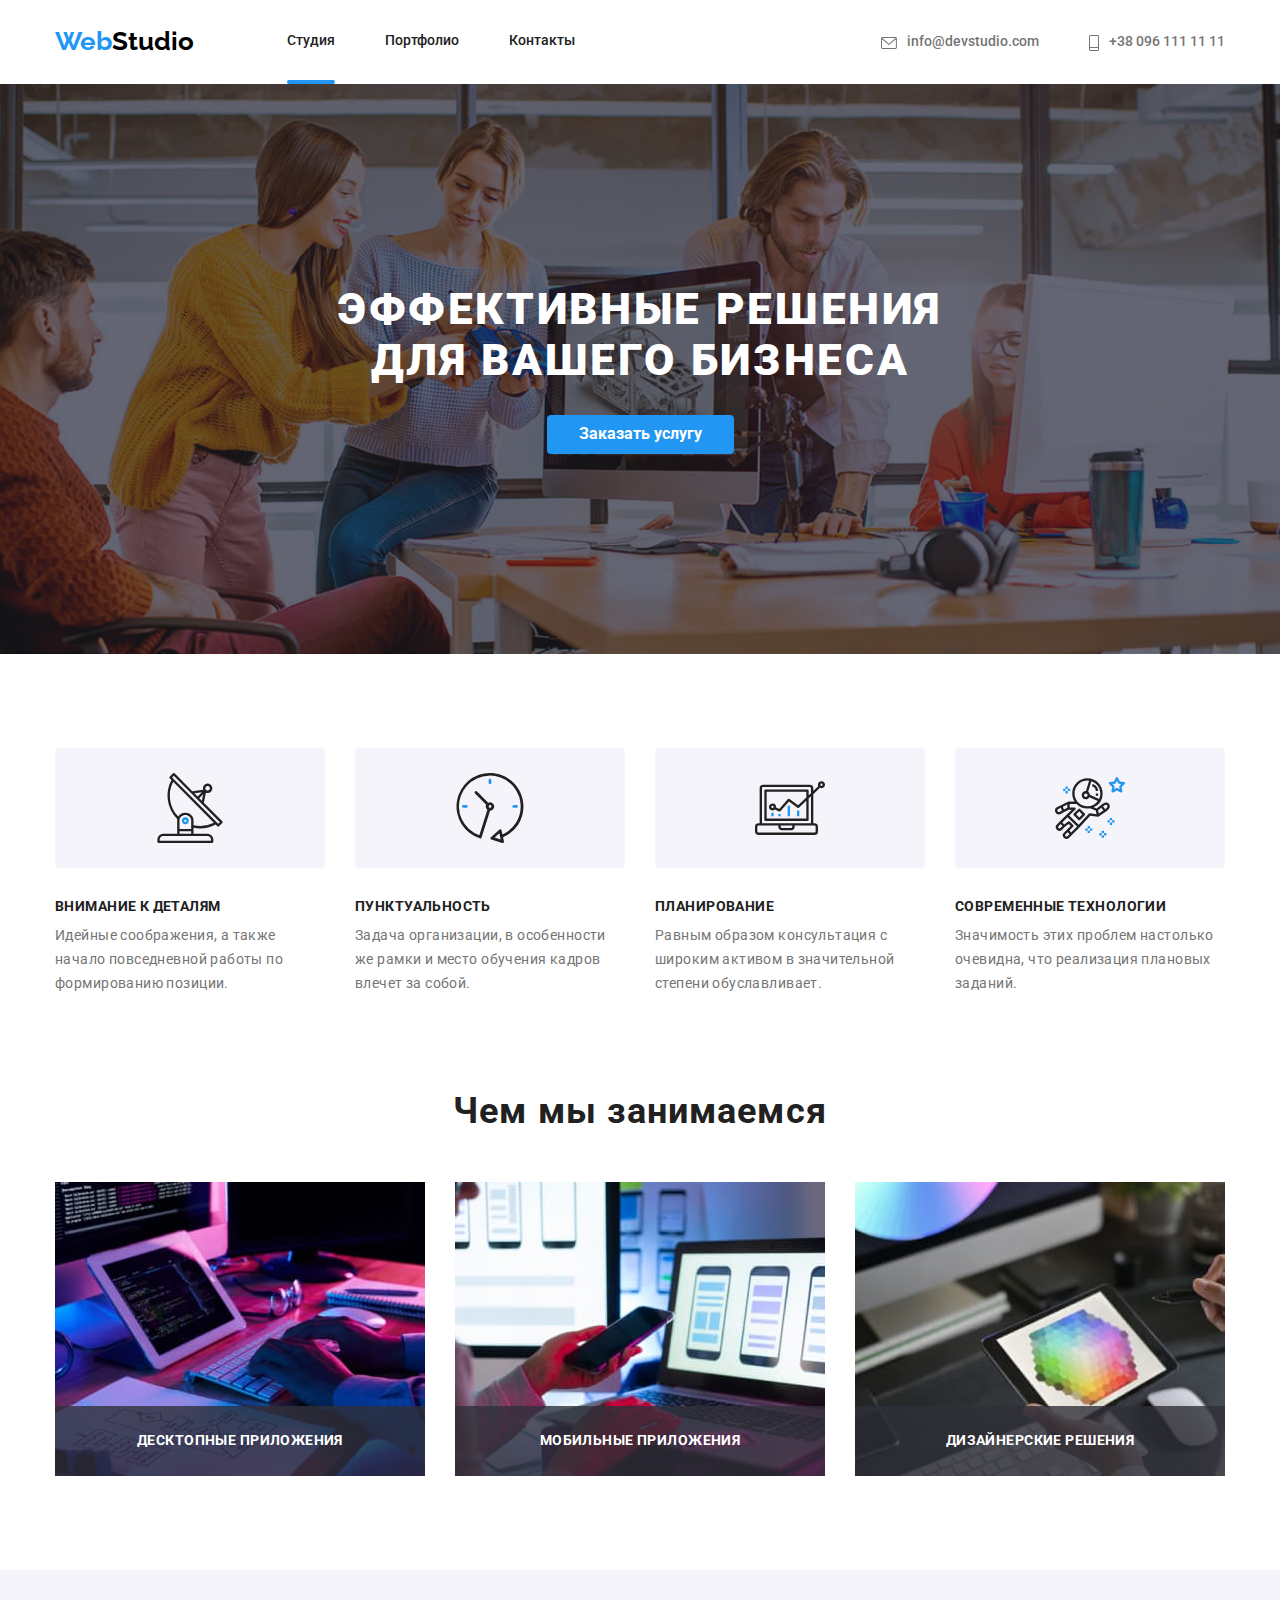
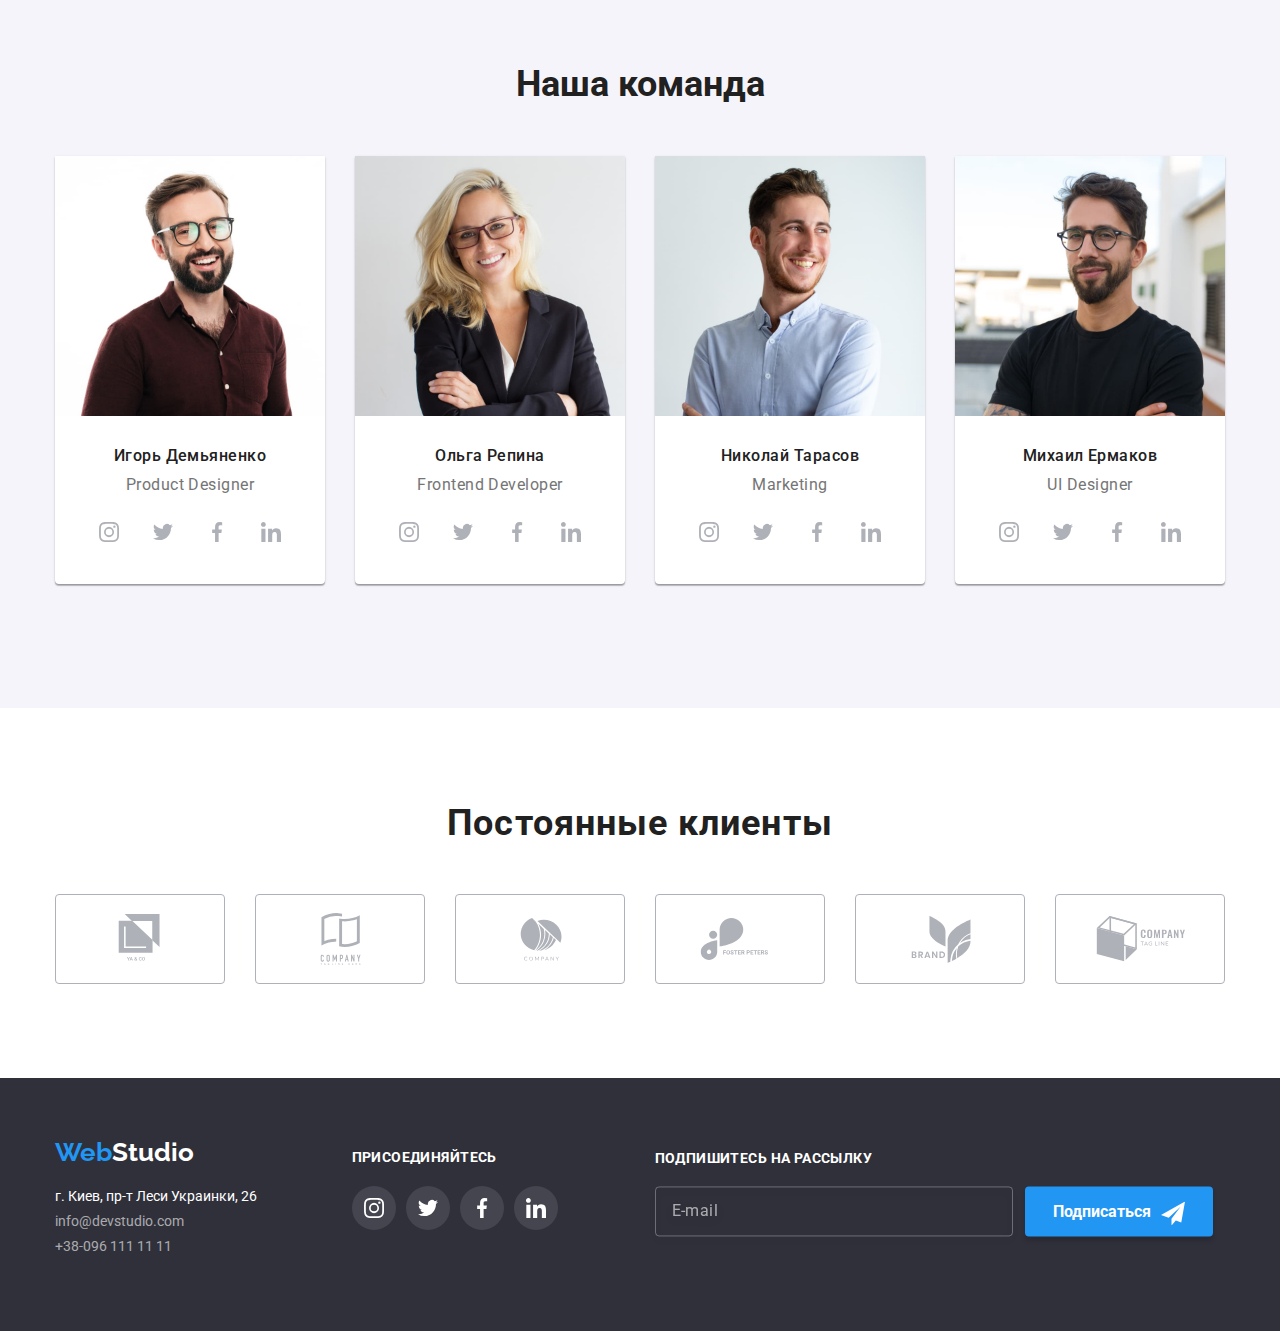
==== commit 701b8ab6: "my seven commit" ====
--- a/index.html
+++ b/index.html
@@ -15,23 +15,22 @@
         <div class="container">
             <nav class="header-nav">
             <a class="logo" href="./index.html"><span class="logo-blue">Web</span>Studio</a>
-            <ul class="nav-list">
-                <li class="isActive"><a class="nav-link" href="./index.html">Студия</a></li>
-                <li><a class="nav-link" href="./portfolio.html">Портфолио</a></li>
-                <li><a class="nav-link" href="">Контакты</a></li>
+            <ul class="header-nav__list">
+                <li class="header-nav__isActive"><a class="header-nav__link" href="./index.html">Студия</a></li>
+                <li><a class="header-nav__link" href="./portfolio.html">Портфолио</a></li>
+                <li><a class="header-nav__link" href="">Контакты</a></li>
             </ul>
             </nav>
             <ul class="contacts-list">
-                <li class="contacts-aktive"><a class="contacts" href="mailto:info@devstudio.com">
-                    <svg class="link-icon-mail" width="16" height="12">
+                <li class="contacts-list__item"><a class="contacts-list__link" href="mailto:info@devstudio.com">
+                    <svg class="contacts-list__mail" width="16" height="12">
                         <use href="./images/icons.svg#icon-mail"></use>
                     </svg>info@devstudio.com</a></li>
-                <li class="contacts-aktive"><a class="contacts" href="tel:+38 096 111 11 11">
-                    <svg class="link-icon-tel" width="10" height="16">
+                <li class="contacts-list__item"><a class="contacts-list__link" href="tel:+38 096 111 11 11">
+                    <svg class="contacts-list__tel" width="10" height="16">
                         <use href="./images/icons.svg#icon-smartphone"></use>
                     </svg>+38 096 111 11 11</a></li>
-            </ul>
-            
+            </ul> 
         </div>
     </header>
     
@@ -42,80 +41,82 @@
             <button data-modal-open class="order">Заказать услугу</button>
         </div>
     </section>
-    <section class="advantages">
-        <div class="container">
-            <ul class="advantages-list">
-                <li class="advantages-li">
-                    <div class="advantage-box">
-                        <svg class="advantage-svg" width="270" height="120">
+
+    <section class="plus">
+        <div class="container">
+            <ul class="plus__list">
+                <li class="plus__item">
+                    <div class="plus__box">
+                        <svg class="plus__svg" width="270" height="120">
                             <use href="./images/icons.svg#icon-group-1"> </use>
                         </svg>
                     </div>
-                    <div class="advantage-container">
-                      <h3 class="advantages-title">Внимание к деталям</h3>
-                      <p class="description">Идейные соображения, а также начало повседневной работы по формированию позиции.</p>
-                    </div>
-                </li>
-                <li class="advantages-li">
-                    <div class="advantage-box">
-                        <svg class="advantage-svg" width="270" height="120">
+                    <div class="plus__container">
+                      <h3 class="plus__title">Внимание к деталям</h3>
+                      <p class="plus__description">Идейные соображения, а также начало повседневной работы по формированию позиции.</p>
+                    </div>
+                </li>
+                <li class="plus__item">
+                    <div class="plus__box">
+                        <svg class="plus__svg" width="270" height="120">
                             <use href="./images/icons.svg#icon-group-2"> </use>
                         </svg>
                     </div>
-                    <div class="advantage-container">
-                      <h3 class="advantages-title">Пунктуальность</h3>
-                      <p class="description">Задача организации, в особенности же рамки и место обучения кадров влечет за собой.</p>
-                    </div>
-                </li>
-                <li class="advantages-li">
-                    <div class="advantage-box">
-                        <svg class="advantage-svg" width="270" height="120">
+                    <div class="plus__container">
+                      <h3 class="plus__title">Пунктуальность</h3>
+                      <p class="plus__description">Задача организации, в особенности же рамки и место обучения кадров влечет за собой.</p>
+                    </div>
+                </li>
+                <li class="plus__item">
+                    <div class="plus__box">
+                        <svg class="plus__svg" width="270" height="120">
                             <use href="./images/icons.svg#icon-group-3"> </use>
                         </svg>
                     </div>
-                    <div class="advantage-container">
-                      <h3 class="advantages-title">Планирование</h3>
-                      <p class="description">Равным образом консультация с широким активом в значительной степени обуславливает.</p>
-                    </div>
-                </li>
-                <li class="advantages-li">
-                    <div class="advantage-box">
-                        <svg class="advantage-svg" width="270" height="120">
+                    <div class="plus__container">
+                      <h3 class="plus__title">Планирование</h3>
+                      <p class="plus__description">Равным образом консультация с широким активом в значительной степени обуславливает.</p>
+                    </div>
+                </li>
+                <li class="plus__item">
+                    <div class="plus__box">
+                        <svg class="plus__svg" width="270" height="120">
                             <use href="./images/icons.svg#icon-group-4"> </use>
                         </svg>
                     </div>
-                    <div class="advantage-container">
-                      <h3 class="advantages-title">Современные технологии</h3>
-                      <p class="description">Значимость этих проблем настолько очевидна, что реализация плановых заданий.</p>
+                    <div class="plus__container">
+                      <h3 class="plus__title">Современные технологии</h3>
+                      <p class="plus__description">Значимость этих проблем настолько очевидна, что реализация плановых заданий.</p>
                     </div>
                 </li>
             </ul>
         </div>
     </section>
+
     <section class="make">
         <div class="container">
-        <h2 class="make-title">Чем мы занимаемся</h2>
-          <ul class="make-list">
+        <h2 class="make__title">Чем мы занимаемся</h2>
+          <ul class="make__list">
           <li>
-              <div class="make-thumb">
+              <div class="make__thumb">
                   <img src="./images/img.jpg" alt="Верстка">
-                  <div class="make-tumb-title">
+                  <div class="make__description">
                     <h3>Десктопные приложения</h3>
                   </div>
               </div>
           </li>
           <li>
-              <div class="make-thumb">
+              <div class="make__thumb">
                   <img src="./images/img2.jpg" alt="Програмирование">
-                  <div class="make-tumb-title">
+                  <div class="make__description">
                     <h3>Мобильные приложения</h3>
                   </div>
               </div>
           </li>
           <li>
-              <div class="make-thumb">
+              <div class="make__thumb">
                   <img src="./images/img3.jpg" alt="Дизайн">
-                  <div class="make-tumb-title">
+                  <div class="make__description">
                     <h3>Дизайнерские решения</h3>
                   </div>
               </div>
@@ -123,43 +124,44 @@
           </ul>
         </div>
     </section>
-    <section class="team-container">
-        <div class="container">
-            <h2 class="team-title">Наша команда</h2>
-            <ul class="team">
-                <div class="teamboxing">
-                    <li class="team-box">
-                      <div class="team-thumb">
+
+    <section class="team">
+        <div class="container">
+            <h2 class="team__title">Наша команда</h2>
+            <ul class="team__list">
+                <div class="team__teamboxing">
+                    <li class="team__item">
+                      <div class="team__thumb">
                         <img src="./images/1.jpg" alt="Игорь Демьяненко">
                       </div>
-                      <div class="container-team-title">
-                        <h3 class="name">Игорь Демьяненко</h3>
-                        <p class="specialty">Product Designer</p>
+                      <div class="team__container">
+                        <h3 class="team__name">Игорь Демьяненко</h3>
+                        <p class="team__specialty">Product Designer</p>
                         <ul class="socials">
-                          <li class="social-list">
-                            <a href="#" class="social-link" aria-label="на instagram">
-                              <svg class="icon-social">
+                          <li class="socials__item">
+                            <a href="#" class="socials__link" aria-label="на instagram">
+                              <svg class="socials__icon">
                                 <use href="./images/icons.svg#icon-inst"></use>
                               </svg>
                             </a>
                           </li>
-                          <li class="social-list">
-                            <a href="#" class="social-link" aria-label="на twitter">
-                              <svg class="icon-social">
+                          <li class="socials__item">
+                            <a href="#" class="socials__link" aria-label="на twitter">
+                              <svg class="socials__icon">
                                 <use href="./images/icons.svg#icon-tvit"></use>
                               </svg>
                             </a>
                           </li>
-                          <li class="social-list">
-                            <a href="#" class="social-link" aria-label="на facebook">
-                              <svg class="icon-social">
+                          <li class="socials__item">
+                            <a href="#" class="socials__link" aria-label="на facebook">
+                              <svg class="socials__icon">
                                 <use href="./images/icons.svg#icon-face"></use>
                               </svg>
                             </a>
                           </li>
-                          <li class="social-list">
-                            <a href="#" class="social-link" aria-label="на linkedin">
-                              <svg class="icon-social">
+                          <li class="socials__item">
+                            <a href="#" class="socials__link" aria-label="на linkedin">
+                              <svg class="socials__icon">
                                 <use href="./images/icons.svg#icon-linkd"></use>
                               </svg>
                             </a>
@@ -168,39 +170,39 @@
                       </div>
                     </li>
                 </div>
-                <div class="teamboxing">
-                    <li class="team-box">
-                      <div class="team-thumb">
+                <div class="team__teamboxing">
+                    <li class="team__item">
+                      <div class="team__thumb">
                         <img src="./images/2.jpg" alt="Ольга Репина">
                       </div>
-                      <div class="container-team-title">
-                        <h3 class="name">Ольга Репина</h3>
-                        <p class="specialty">Frontend Developer</p>
+                      <div class="team__container">
+                        <h3 class="team__name">Ольга Репина</h3>
+                        <p class="team__specialty">Frontend Developer</p>
                         <ul class="socials">
-                          <li class="social-list">
-                            <a href="#" class="social-link" aria-label="на instagram">
-                              <svg class="icon-social">
+                          <li class="socials__item">
+                            <a href="#" class="socials__link" aria-label="на instagram">
+                              <svg class="socials__icon">
                                 <use href="./images/icons.svg#icon-inst"></use>
                               </svg>
                             </a>
                           </li>
-                          <li class="social-list">
-                            <a href="#" class="social-link" aria-label="на twitter">
-                              <svg class="icon-social">
+                          <li class="socials__item">
+                            <a href="#" class="socials__link" aria-label="на twitter">
+                              <svg class="socials__icon">
                                 <use href="./images/icons.svg#icon-tvit"></use>
                               </svg>
                             </a>
                           </li>
-                          <li class="social-list">
-                            <a href="#" class="social-link" aria-label="на facebook">
-                              <svg class="icon-social">
+                          <li class="socials__item">
+                            <a href="#" class="socials__link" aria-label="на facebook">
+                              <svg class="socials__icon">
                                 <use href="./images/icons.svg#icon-face"></use>
                               </svg>
                             </a>
                           </li>
-                          <li class="social-list">
-                            <a href="#" class="social-link" aria-label="на linkedin">
-                              <svg class="icon-social">
+                          <li class="socials__item">
+                            <a href="#" class="socials__link" aria-label="на linkedin">
+                              <svg class="socials__icon">
                                 <use href="./images/icons.svg#icon-linkd"></use>
                               </svg>
                             </a>
@@ -209,39 +211,39 @@
                         </div>   
                     </li>
                 </div>
-                <div class="teamboxing">
-                    <li class="team-box">
-                      <div class="team-thumb">
+                <div class="team__teamboxing">
+                    <li class="team__item">
+                      <div class="team__thumb">
                         <img src="./images/3.jpg" alt="Николай Тарасов">
                       </div>
-                      <div class="container-team-title">  
-                        <h3 class="name">Николай Тарасов</h3>
-                        <p class="specialty">Marketing</p>
+                      <div class="team__container">  
+                        <h3 class="team__name">Николай Тарасов</h3>
+                        <p class="team__specialty">Marketing</p>
                         <ul class="socials">
-                          <li class="social-list">
-                            <a href="#" class="social-link" aria-label="на instagram">
-                              <svg class="icon-social">
+                          <li class="socials__item">
+                            <a href="#" class="socials__link" aria-label="на instagram">
+                              <svg class="socials__icon">
                                 <use href="./images/icons.svg#icon-inst"></use>
                               </svg>
                             </a>
                           </li>
-                          <li class="social-list">
-                            <a href="#" class="social-link" aria-label="на twitter">
-                              <svg class="icon-social">
+                          <li class="socials__item">
+                            <a href="#" class="socials__link" aria-label="на twitter">
+                              <svg class="socials__icon">
                                 <use href="./images/icons.svg#icon-tvit"></use>
                               </svg>
                             </a>
                           </li>
-                          <li class="social-list">
-                            <a href="#" class="social-link" aria-label="на facebook">
-                              <svg class="icon-social">
+                          <li class="socials__item">
+                            <a href="#" class="socials__link" aria-label="на facebook">
+                              <svg class="socials__icon">
                                 <use href="./images/icons.svg#icon-face"></use>
                               </svg>
                             </a>
                           </li>
-                          <li class="social-list">
-                            <a href="#" class="social-link" aria-label="на linkedin">
-                              <svg class="icon-social">
+                          <li class="socials__item">
+                            <a href="#" class="socials__link" aria-label="на linkedin">
+                              <svg class="socials__icon">
                                 <use href="./images/icons.svg#icon-linkd"></use>
                               </svg>
                             </a>
@@ -250,39 +252,39 @@
                       </div> 
                     </li>
                 </div>
-                <div class="teamboxing">
-                    <li class="team-box">
-                      <div class="team-thumb">
+                <div class="team__teamboxing">
+                    <li class="team__item">
+                      <div class="team__thumb">
                         <img src="./images/4.jpg" alt="Михаил Ермаков">
                       </div>
-                      <div class="container-team-title">   
-                        <h3 class="name">Михаил Ермаков</h3>
-                        <p class="specialty">UI Designer</p>
+                      <div class="team__container">   
+                        <h3 class="team__name">Михаил Ермаков</h3>
+                        <p class="team__specialty">UI Designer</p>
                         <ul class="socials">
-                          <li class="social-list">
-                            <a href="#" class="social-link" aria-label="на instagram">
-                              <svg class="icon-social">
+                          <li class="socials__item">
+                            <a href="#" class="socials__link" aria-label="на instagram">
+                              <svg class="socials__icon">
                                 <use href="./images/icons.svg#icon-inst"></use>
                               </svg>
                             </a>
                           </li>
-                          <li class="social-list">
-                            <a href="#" class="social-link" aria-label="на twitter">
-                              <svg class="icon-social">
+                          <li class="socials__item">
+                            <a href="#" class="socials__link" aria-label="на twitter">
+                              <svg class="socials__icon">
                                 <use href="./images/icons.svg#icon-tvit"></use>
                               </svg>
                             </a>
                           </li>
-                          <li class="social-list">
-                            <a href="#" class="social-link" aria-label="на facebook">
-                              <svg class="icon-social">
+                          <li class="socials__item">
+                            <a href="#" class="socials__link" aria-label="на facebook">
+                              <svg class="socials__icon">
                                 <use href="./images/icons.svg#icon-face"></use>
                               </svg>
                             </a>
                           </li>
-                          <li class="social-list">
-                            <a href="#" class="social-link" aria-label="на linkedin">
-                              <svg class="icon-social">
+                          <li class="socials__item">
+                            <a href="#" class="socials__link" aria-label="на linkedin">
+                              <svg class="socials__icon">
                                 <use href="./images/icons.svg#icon-linkd"></use>
                               </svg>
                             </a>
@@ -294,58 +296,58 @@
             </ul>
         </div>
     </section>
+
     <section class="clients">
         <div class="container">
-            <h2 class="client-title">Постоянные клиенты</h2>
-            <ul class="client-list">
-                <li class="item">
-                  <a class="client-link" href="#">
-                    <svg class="icon-customer">
+            <h2 class="clients__title">Постоянные клиенты</h2>
+            <ul class="clients__list">
+                <li class="clients__item">
+                  <a class="clients__link" href="#">
+                    <svg class="clients__icon-customer">
                       <use href="./images/icons.svg#icon-client-1"></use>
                     </svg>
                   </a>
                 </li>
-                <li class="item">
-                    <a class="client-link" href="#">
-                      <svg class="icon-customer">
+                <li class="clients__item">
+                    <a class="clients__link" href="#">
+                      <svg class="clients__icon-customer">
                         <use href="./images/icons.svg#icon-client-2"></use>
                       </svg>
                     </a>
                 </li>
-                <li class="item">
-                    <a class="client-link" href="#">
-                      <svg class="icon-customer">
+                <li class="clients__item">
+                    <a class="clients__link" href="#">
+                      <svg class="clients__icon-customer">
                         <use href="./images/icons.svg#icon-client-3"></use>
                       </svg>
                     </a>
                 </li>
-                <li class="item">
-                    <a class="client-link" href="#">
-                      <svg class="icon-customer">
+                <li class="clients__item">
+                    <a class="clients__link" href="#">
+                      <svg class="clients__icon-customer">
                         <use href="./images/icons.svg#icon-client-4"></use>
                       </svg>
                     </a>
                 </li>
-                <li class="item">
-                    <a class="client-link" href="#">
-                      <svg class="icon-customer">
+                <li class="clients__item">
+                    <a class="clients__link" href="#">
+                      <svg class="clients__icon-customer">
                         <use href="./images/icons.svg#icon-client-5"></use>
                       </svg>
                     </a>
                 </li>
-                <li class="item">
-                    <a class="client-link" href="#">
-                      <svg class="icon-customer">
+                <li class="clients__item">
+                    <a class="clients__link" href="#">
+                      <svg class="clients__icon-customer">
                         <use href="./images/icons.svg#icon-client-6"></use>
                       </svg>
                     </a>
                 </li>
             </ul>
         </div>
-
     </section>
-   
     </main>
+
     <footer>
         <div class="container">
             <div class="footer-left">
@@ -356,33 +358,33 @@
                 <a class="footer-contacts" href="tel:+38 096 111 11 11">+38-096 111 11 11</a>
                 </address>
             </div>
-            <div class="social-icons-footer">
-                <h3 class="social-footer-item">присоединяйтесь</h3>
+            <div class="footer-socials">
+                <h3 class="footer-socials__title">присоединяйтесь</h3>
                 <ul class="socials">
-                    <li class="social-list">
-                      <a href="#" class="social-link" aria-label="на instagram">
-                        <svg class="icon-social">
+                    <li class="socials__item">
+                      <a href="#" class="socials__link" aria-label="на instagram">
+                        <svg class="socials__icon">
                           <use href="./images/icons.svg#icon-inst"></use>
                         </svg>
                       </a>
                     </li>
-                    <li class="social-list">
-                      <a href="#" class="social-link" aria-label="на twitter">
-                        <svg class="icon-social">
+                    <li class="socials__item">
+                      <a href="#" class="socials__link" aria-label="на twitter">
+                        <svg class="socials__icon">
                           <use href="./images/icons.svg#icon-tvit"></use>
                         </svg>
                       </a>
                     </li>
-                    <li class="social-list">
-                      <a href="#" class="social-link" aria-label="на facebook">
-                        <svg class="icon-social">
+                    <li class="socials__item">
+                      <a href="#" class="socials__link" aria-label="на facebook">
+                        <svg class="socials__icon">
                           <use href="./images/icons.svg#icon-face"></use>
                         </svg>
                       </a>
                     </li>
-                    <li class="social-list">
-                      <a href="#" class="social-link" aria-label="на linkedin">
-                        <svg class="icon-social">
+                    <li class="socials__item">
+                      <a href="#" class="socials__link" aria-label="на linkedin">
+                        <svg class="socials__icon">
                           <use href="./images/icons.svg#icon-linkd"></use>
                         </svg>
                       </a>
@@ -391,17 +393,18 @@
             </div>
 
             <div class="join">
-              <h3 class="join-item">Подпишитесь на рассылку</h3> 
-              <form class="join-form" autocomplete="off">
-                <div class="join-group">
-                  <label for="join-email" class="label"></label>
-                  <div class="input-wrapper">
-                    <input class="join-input" type="email" name="email" id="join-email" placeholder="E-mail"/>
+              <h3 class="join__item">Подпишитесь на рассылку</h3> 
+              <form class="join__form" autocomplete="off">
+                <div class="join__group">
+                  <label for="join-email" class="join__label"></label>
+                  <div class="join__input-wrapper">
+                    <input class="join__input" type="email" name="email" id="join-email" placeholder="E-mail"/>
                   </div>
                 </div>
                 
-                <button class="join-button" type="submit"><span class="join-button-title">Подписаться</span>
-                  <svg width="24" height="24" class="join-icon">
+                <button class="join__button" type="submit">
+                  <span class="join__button-title">Подписаться</span>
+                  <svg width="24" height="24" class="join__icon">
                     <use href="images/icons.svg#icon-icon-send"></use>
                   </svg>
                 </button>
@@ -413,69 +416,71 @@
 
     <div data-modal class="modal-sign is-hidden">
       <div class="modal">
-        <button data-modal-close class="modal-btn"><svg class="icon-close">
+        <button data-modal-close class="modal__btn">
+          <svg class="modal__icon-close">
           <use href="./images/icons.svg#icon-close-black"></use>
-        </svg></button>
-
-        <form class="signup-form" autocomplete="off">
-          <span class="title-form">Оставьте свои данные, мы вам перезвоним</span>
-          <div class="group">
-            <label for="name" class="label">Имя</label>
-            <div class="input-wrapper">
-              <input class="input" type="name" name="name" id="name" />
-              <svg width="18" height="18" class="icon">
+          </svg>
+        </button>
+
+        <form class="modal__form" autocomplete="off">
+          <span class="modal__form-title">Оставьте свои данные, мы вам перезвоним</span>
+          <div class="modal__group">
+            <label for="name" class="modal__label">Имя</label>
+            <div class="modal__input-wrapper">
+              <input class="modal__input" type="name" name="name" id="name" />
+              <svg width="18" height="18" class="modal__icon">
                 <use href="images/icons.svg#icon-person"></use>
               </svg>
             </div>
           </div>
             
-          <div class="group">
-              <label for="tel" class="label">Телефон</label>
-              <div class="input-wrapper">
-                <input class="input" type="tel" name="tel" id="tel" />
-                <svg width="18" height="18" class="icon">
+          <div class="modal__group">
+              <label for="tel" class="modal__label">Телефон</label>
+              <div class="modal__input-wrapper">
+                <input class="modal__input" type="tel" name="tel" id="tel" />
+                <svg width="18" height="18" class="modal__icon">
                   <use href="images/icons.svg#icon-phone"></use>
                 </svg>
               </div>
           </div>
 
 
-          <div class="group">
-            <label for="email" class="label">Почта</label>
-            <div class="input-wrapper">
-              <input class="input" type="email" name="email" id="email"/>
-              <svg width="18" height="18" class="icon">
+          <div class="modal__group">
+            <label for="email" class="modal__label">Почта</label>
+            <div class="modal__input-wrapper">
+              <input class="modal__input" type="email" name="email" id="email"/>
+              <svg width="18" height="18" class="modal__icon">
                 <use href="images/icons.svg#icon-email"></use>
               </svg>
             </div>
           </div>
     
-          <div class="group">
-            <label for="feed" class="label">
+          <div class="modal__group">
+            <label for="feed" class="modal__label">
               Комментарий
-              <textarea class="feedback" name="feedback" rows="5" placeholder="Введите текст"></textarea>
+              <textarea class="modal__feedback" name="feedback" rows="5" placeholder="Введите текст"></textarea>
             </label>
           </div>
 
-          <div class="group">
-            <div class="input-wrapper">
-              <label class="checkbox-label">
-                <input class="checkbox-input" type="checkbox" />
-                <span class="checkbox-span"></span>
-                <span class="agreement">
+          <div class="modal__group">
+            <div class="modal__input-wrapper">
+              <label class="modal__checkbox-label">
+                <input class="modal__checkbox-input" type="checkbox" />
+                <span class="modal__checkbox-span"></span>
+                <span class="modal__agreement">
                   Соглашаюсь с рассылкой и принимаю
-                  <a class="agreement-link" href="#">Условия договора</a>
+                  <a class="modal__agreement-link" href="#">Условия договора</a>
                 </span>
               </label>
             </div>
           </div>
           
     
-          <button class="submit" type="submit">Отправить</button>
+          <button class="modal__submit" type="submit">Отправить</button>
         </form>
 
       </div>
     </div>
-    <script src="./modal.js"></script>
+    <script src="./js/modal.js"></script>
 </body>
 </html>--- a/css/style.css
+++ b/css/style.css
@@ -8,6 +8,7 @@
     --back-gray: #2F303A;
     --back-white: #E5E5E5;
     --back-gray-light: #F5F4FA;
+    --transition-250: 250ms cubic-bezier(0.4, 0, 0.2, 1);
 }
 
 *{
@@ -51,10 +52,10 @@
 .header {
     position: sticky;
     top: -1px;
-    background: #ffffff;
+    background: var(--white-text);
     border-bottom: 1px;
     border-color: var(--blue-text);
-    /* z-index: 1; */
+    z-index: 1;
 }
 
 .header .container {
@@ -63,7 +64,7 @@
     align-items: center;
 }
 .header-nav,
-.nav-list,
+.header-nav__list,
 .contacts-list {
     display: flex;
 }
@@ -72,17 +73,17 @@
     align-items: center;
 }
 
-.nav-list {
+.header-nav__list {
     margin-left: 93px;   
 }
 
-.nav-list a,
+.header-nav__list a,
 .contacts-list a{
     display: block;
     padding: 32px 0;
 }
 
-.nav-list li:not(:last-child) {
+.header-nav__list li:not(:last-child) {
     margin-right: 50px;
 }
 
@@ -110,44 +111,44 @@
     color: var(--blue-text);
 } */
 
-.isActive .nav-link {
+.header-nav__isActive {
     color: var(--blue-text);
-    transition: 250ms cubic-bezier(0.4, 0, 0.2, 1);
-}
-
-.isActive::after {
+    transition: var(--transition-250);
+}
+
+.header-nav__isActive::after {
     display: block;
     content: "";
     height: 4px;
-    background: #2196F3;
+    background: var(--blue-text);
     border-radius: 2px;
-    transition: 250ms cubic-bezier(0.4, 0, 0.2, 1);
-}
-
-.nav-link {
+    transition: var(--transition-250)
+}
+
+.header-nav__link {
     font-style: normal;
     font-weight: 500;
     font-size: 14px;
     color: var(--graphite-text);
     padding: 32px 0;
-    transition: 250ms cubic-bezier(0.4, 0, 0.2, 1);
-}
-
-.nav-link:focus,
-.nav-link:hover {
+    transition: var(--transition-250)
+}
+
+.header-nav__link:focus,
+.header-nav__link:hover {
     font-style: normal;
     font-weight: 500;
     font-size: 14px;
     color: var(--blue-text);
-    transition: 250ms cubic-bezier(0.4, 0, 0.2, 1);
-}
-
-.contacts {
+    transition: var(--transition-250)
+}
+
+.contacts-list__link {
     font-style: normal;
     font-weight: 500;
     font-size: 14px;
     color: var(--grey-text);
-    transition: 250ms cubic-bezier(0.4, 0, 0.2, 1);
+    transition: var(--transition-250)
 }
 
 
@@ -155,26 +156,26 @@
     display: flex;
     margin-left: auto;
     margin-right: 0;
-    transition: 250ms cubic-bezier(0.4, 0, 0.2, 1);
+    transition: var(--transition-250)
 }
 
 .contacts-list li:last-child {
     margin-left: 50px;
 }
 
-.contacts-list .contacts .link-icon-mail, .link-icon-tel {
+.contacts-list .contacts-list__link .contacts-list__mail, .contacts-list__tel {
     fill: currentColor;
     vertical-align: middle;
     margin-right: 10px;
 }
 
-.contacts:focus,
-.contacts:hover {
+.contacts-list__link:focus,
+.contacts-list__link:hover {
     font-style: normal;
     font-weight: 500;
     font-size: 14px;
     color: var(--blue-text);
-    transition: 250ms cubic-bezier(0.4, 0, 0.2, 1);
+    transition: var(--transition-250)
 }
 
 
@@ -198,21 +199,21 @@
     font-size: 16px;
     color: var(--white-text);
     /* text-align: center; */
-    background: #2196F3;
+    background: var(--blue-text);
     border-radius: 4px;
     padding: 10px 32px;
     /* justify-content: center; */
     /* display: inline-block; */
     /* align-items: center; */
     border-width: 0;
-    transition: 250ms cubic-bezier(0.4, 0, 0.2, 1);
+    transition: var(--transition-250)
 }
 
 .order:focus,
 .order:hover {
     box-shadow: 0px 4px 4px rgba(0, 0, 0, 0.15);
     border-radius: 4px;
-    transition: 250ms cubic-bezier(0.4, 0, 0.2, 1);
+    transition: var(--transition-250);
     outline: none;
     border: none;
 }
@@ -239,33 +240,33 @@
 
 /*ADVANTAGES*/
 
-.advantage-box {
+.plus__box {
     display: flex;
     justify-content: center;
     align-items: center;
     width: 100%;
     background-color: #f5f4fa;
     border-radius: 4px;
-    /* margin-bottom: 30px; */
-}
-
-.advantage-container {
+    margin-bottom: 30px;
+}
+
+/* .advantage-container {
     padding-top: 30px;
-}
-
-.advantages {
+} */
+
+.plus {
     padding-top: 94px;
     padding-bottom: 94px;
 }
 
-.advantages-list {
-    display: flex;
-}
-
-.advantages-list li:not(:last-child) {
+.plus__list {
+    display: flex;
+}
+
+.plus__item:not(:last-child) {
     margin-right: 30px;
 }
-.advantages-title {
+.plus__title {
     text-transform: uppercase;
     font-style: normal;
     font-weight: bold;
@@ -276,7 +277,7 @@
     margin-bottom: 10px;
 }
 
-.description {
+.plus__description {
     font-family: Roboto;
     font-style: normal;
     font-weight: normal;
@@ -292,7 +293,7 @@
     padding-bottom: 94px;
 }
 
-.make-title {
+.make__title {
     font-family: Roboto;
     font-style: normal;
     font-weight: bold;
@@ -300,22 +301,22 @@
     text-align: center;
     line-height: 1.17;
     letter-spacing: 0.03em;
-    color: #212121;
+    color: var(--graphite-text);
     margin-bottom: 50px;
 }
 
-.make-list {
-    display: flex;
-}
-
-.make-list li:not(:last-child) {
+.make__list {
+    display: flex;
+}
+
+.make__list li:not(:last-child) {
     margin-right: 30px;
 }
 
-.make-thumb {
+.make__thumb {
     position: relative;
 }
-.make-tumb-title {
+.make__description {
     position: absolute;
     width: 100%;
     left: 0;
@@ -324,28 +325,28 @@
     padding: 27px 82px;
 }
 
-.make-tumb-title h3 {
-font-family: Roboto;
-font-style: normal;
-font-weight: bold;
-font-size: 14px;
-line-height: 1.14;
-text-align: center;
-letter-spacing: 0.03em;
-text-transform: uppercase;
-color: #FFFFFF;
+.make__description h3 {
+    font-family: Roboto;
+    font-style: normal;
+    font-weight: bold;
+    font-size: 14px;
+    line-height: 1.14;
+    text-align: center;
+    letter-spacing: 0.03em;
+    text-transform: uppercase;
+    color: var(--white-text);
 }
 
 /*TEAM*/
 
-.team-container {
-    background: #F5F4FA;
+.team {
+    background: var(--back-gray-light);
     padding-top: 94px;
     padding-bottom: 94px;
     
 }
 
-.team-title {
+.team__title {
     font-style: normal;
     font-weight: bold;
     font-size: 36px;
@@ -354,82 +355,32 @@
     text-align: center;
 }
 
-.team-box {
-    background: #FFFFFF;
+.team__item {
+    background: var(--white-text);
     box-shadow: 0px 1px 3px rgba(0, 0, 0, 0.12), 0px 1px 1px rgba(0, 0, 0, 0.14), 0px 2px 1px rgba(0, 0, 0, 0.2);
     border-radius: 0px 0px 4px 4px;
    
 }
 
-.team {
-    display: flex;
-    
-}
-
-.team .teamboxing:not(:last-child) {
+.team__list {
+    display: flex;
+    
+}
+
+.team__teamboxing:not(:last-child) {
     margin-right: 30px;
 }
 
-.teamboxing {
+.team__teamboxing {
     margin-bottom: 30px;
 }
 
-.socials {
-    display: flex;
-    align-items: center;
-    justify-content: center;  
-}
-
-.social-list {
-    margin-right: 10px;
-    
-}
-
-.social-list:last-child {
-    margin-right:  0px;
-}
-
-.social-link {
-    width: 44px;
-    height: 44px;
-    display: block;
-    background: #FFFFFF;
-    border-radius: 50%;
-    transition: 250ms cubic-bezier(0.4, 0, 0.2, 1); 
-    
-    
-}
-
-.social-link:focus .icon-social,
-.social-link:hover .icon-social {
-    background: #2196F3;
-    
-    fill: #FFFFFF;
-    
-}
-
-.icon-social {
-    width: 100%;
-    height: 100%;
-    fill: #afb1b8;
-    border-radius: 50%;
-    transition: 250ms cubic-bezier(0.4, 0, 0.2, 1); 
-}
-
-.social-icons-footer .social-link{
-    background: rgba(255, 255, 255, 0.1);
-}
-
-.social-icons-footer .icon-social {
-    fill: #fff;
-}
-
-.container-team-title {
+.team__container {
     padding-top: 30px;
     padding-bottom: 30px;
 }
 
-.name {
+.team__name {
     font-style: normal;
     font-weight: 500;
     font-size: 16px;
@@ -442,7 +393,7 @@
     margin-bottom: 10px;
 }
 
-.specialty {
+.team__specialty {
     font-style: normal;
     font-weight: normal;
     font-size: 16px;
@@ -453,13 +404,67 @@
     margin-bottom: 16px;
 }
 
+/*SOCIAL LIST*/
+
+.socials {
+    display: flex;
+    align-items: center;
+    justify-content: center;  
+}
+
+.socials__item {
+    margin-right: 10px;
+    
+}
+
+.socials__item:last-child {
+    margin-right:  0px;
+}
+
+.socials__link {
+    width: 44px;
+    height: 44px;
+    display: block;
+    background: var(--white-text);
+    border-radius: 50%;
+    transition: var(--transition-250);
+    
+    
+}
+
+.socials__link:focus .socials__icon,
+.socials__link:hover .socials__icon {
+    background: var(--blue-text);
+    
+    fill: var(--white-text);
+    
+}
+
+.socials__icon {
+    width: 100%;
+    height: 100%;
+    fill: #afb1b8;
+    border-radius: 50%;
+    transition: var(--transition-250); 
+}
+
+.footer-socials .socials__link{
+    background: rgba(255, 255, 255, 0.1);
+}
+
+.footer-socials .socials__icon {
+    fill: var(--white-text);
+}
+
+
+
 /*CLIENTS*/
 
 .clients {
     padding: 94px 0;
 }
 
-.client-title {
+.clients__title {
     margin-bottom: 50px;
     font-family: Roboto;
     font-style: normal;
@@ -468,10 +473,10 @@
     text-align: center;
     line-height: 1.17;
     letter-spacing: 0.03em;
-    color: #212121;
-}
-
-.client-link {
+    color: var(--graphite-text);
+}
+
+.clients__link {
     display: flex;
     justify-content: center;
     align-items: center;
@@ -480,49 +485,53 @@
     border: 1px solid #afb1b8;
     border-radius: 4px;
     color: #afb1b8;
-    transition: 250ms cubic-bezier(0.4, 0, 0.2, 1);   
-}
-
-.client-link:hover,
-.client-link:focus {
-    border-color: #2196f3;
-    color: #2196F3;
-    transition: 250ms cubic-bezier(0.4, 0, 0.2, 1);
-}
-
-.icon-customer {
+    transition: var(--transition-250);    
+}
+
+.clients__link:hover,
+.clients__link:focus {
+    border-color: var(--blue-text);
+    color: var(--blue-text);
+    transition: var(--transition-250); 
+}
+
+.clients__icon-customer {
     fill: currentColor;
 }
 
-.client-list {
+.clients__list {
     display: flex;
     flex-wrap: wrap;
 }
 
-.client-list .item {
+.clients__item {
     width: calc((100% - 30px * 5) / 6);
   }
-  .client-list .item:not(:last-child) {
+.clients__item:not(:last-child) {
     margin-right: 30px;
   }
 
 /*MAIN*/
 .portfolio {
+    padding: 94px 0;
+}
+
+.portfolio__title {
     display: none;
 }
 
-.container .btn {
+.portfolio__list {
     display: flex;
     width: 100%;
 }
 
-.btn {
+.portfolio__list {
     display: flex;
     margin-bottom: 50px;
     justify-content: center;    
 }
 
-.btn li:not(:last-child) {
+.portfolio__li:not(:last-child) {
     margin-right: 8px;   
 }
 
@@ -537,68 +546,69 @@
     padding: 6px 22px;   
 } */
 
-.button:focus,
-.button:hover {
+.portfolio__button:focus,
+.portfolio__button:hover {
     font-family: inherit;
     font-style: normal;
     font-weight: 500;
     font-size: 16px;
-    color: #FFFFFF;
-    background: #2196F3;
+    color: var(--white-text);
+    background: var(--blue-text);
     border-radius: 4px;
     box-shadow: 0px 3px 1px rgba(0, 0, 0, 0.1), 0px 1px 2px rgba(0, 0, 0, 0.08), 0px 2px 2px rgba(0, 0, 0, 0.12);
     border-radius: 4px;
-    transition: 250ms cubic-bezier(0.4, 0, 0.2, 1);
-}
-
-.button:active {
+    transition: var(--transition-250); 
+}
+
+.portfolio__button:active {
     font-family: inherit;
     font-style: normal;
     font-weight: 500;
     font-size: 16px;
-    color: #FFFFFF;
-    background: #2196F3;
+    color: var(--white-text);
+    background: var(--blue-text);
     box-shadow: 0px 3px 1px rgba(0, 0, 0, 0.1), 0px 1px 2px rgba(0, 0, 0, 0.08), 0px 2px 2px rgba(0, 0, 0, 0.12);
     border-radius: 4px;
 }
-.button {
+.portfolio__button {
     font-family: inherit;
     font-style: normal;
     font-weight: 500;
     font-size: 16px;
-    color: #212121;
-    background: #F5F4FA;
+    color: var(--graphite-text);
+    background: var(--back-gray-light);
     border-radius: 4px;
     padding: 6px 22px;
     outline: none;
     border: none;
-    transition: 250ms cubic-bezier(0.4, 0, 0.2, 1);
+    transition: var(--transition-250); 
   
 }
 
-.button,.button:active,.button:focus {
+.portfolio__button,
+.portfolio__button:active,
+.portfolio__button:focus {
     outline: none;
     border: none;
 }
 
-.button:focus {
-    color: #FFFFFF;
-}
-
-.button:focus {
-    background: #2196F3;
-}
+.portfolio__button:focus {
+    color: var(--white-text);
+}
+
+.portfolio__button:focus {
+    background: var(--blue-text);
+}
+
 
 /*WORKING*/
 
-.main-portfolio {
-    padding: 94px 0;
-}
-.work-title {
+
+.working__title {
     font-style: normal;
     font-weight: bold;
     font-size: 18px;
-    color: #212121;
+    color: var(--graphite-text);
     line-height: 2;
     letter-spacing: 0.06em;
     /* margin-top: 20px; */
@@ -608,11 +618,11 @@
     max-width: 370px;   
 }
 
-.work-description {
+.working__description {
     font-style: normal;
     font-weight: normal;
     font-size: 16px;
-    color: #757575;
+    color: var(--gray-text);
     line-height: 1.87;
     letter-spacing: 0.03em;
     text-align: left;
@@ -621,7 +631,7 @@
     max-width: 370px;   
 } 
 
-.work-section {
+.working__section {
     padding: 20px 24px;
 }
 .container .working {
@@ -629,18 +639,18 @@
     flex-wrap: wrap;
 }
 
-.work-card {
-    background: #FFFFFF;
+.working__card {
+    background: var(--white-text);
     border: 1px solid #EEEEEE;
     box-sizing: border-box;
     max-width: 370px; 
-    transition: 250ms cubic-bezier(0.4, 0, 0.2, 1);  
-}
-
-.work-card:focus, 
-.work-card:hover {
+    transition: var(--transition-250);   
+}
+
+.working__card:focus, 
+.working__card:hover {
     box-shadow: 0px 1px 1px rgba(0, 0, 0, 0.12), 0px 4px 4px rgba(0, 0, 0, 0.06), 1px 4px 6px rgba(0, 0, 0, 0.16);
-    transition: 250ms cubic-bezier(0.4, 0, 0.2, 1);
+    transition: var(--transition-250); 
 }
 
 .working {
@@ -648,20 +658,20 @@
     margin-top: -30px;
 }
 
-.working .work-card {
+.working__card {
     flex-basis: calc(100%/3-30px);
     margin-left: 30px;
     margin-top: 30px;
 }
 
-.work-thumb {
+.working__thumb {
     position: relative;
     overflow: hidden;
-    transition: 250ms cubic-bezier(0.4, 0, 0.2, 1); 
-    
-}
-
-.work-thumb::before {
+    transition: var(--transition-250);  
+    
+}
+
+.working__thumb::before {
     content: "";
     position: absolute;
     left: 0;
@@ -671,11 +681,11 @@
     background: rgba(33, 150, 243, 0.9);
     opacity: 0;
     transform: translateY(100%);
-    transition: 250ms cubic-bezier(0.4, 0, 0.2, 1); 
-}
-
-
-.text {
+    transition: var(--transition-250);  
+}
+
+
+.working__text {
     position: absolute;
     left: 0;
     top: 0;
@@ -683,7 +693,7 @@
     height: 100%;
     margin: 0;
     padding: 63px 24px;
-    color: #ffffff;
+    color: var(--white-text);
     font-weight: 400;
     font-size: 18px;
     line-height: 1.56;
@@ -693,17 +703,17 @@
       
 }
 
-.work-card:focus .work-thumb::before,
-.work-card:hover .work-thumb::before {
+.working__card:focus .working__thumb::before,
+.working__card:hover .working__thumb::before {
     opacity: 1;
-    transition: 250ms cubic-bezier(0.4, 0, 0.2, 1);
+    transition: var(--transition-250); 
     transform: translateY(0);
 }
 
-.work-card:focus .text,
-.work-card:hover .text {
+.working__card:focus .working__text,
+.working__card:hover .working__text {
     opacity: 1;
-    transition: 250ms cubic-bezier(0.4, 0, 0.2, 1);
+    transition: var(--transition-250); 
     transform: translateY(0);
 }
 
@@ -775,15 +785,14 @@
     padding-top: 9px;
 }
 
-.social-icons-footer {
+.footer-socials {
     vertical-align: top;
     display: inline-block;
     padding-top: 12px;
     
 }
 
-.social-footer-item {
-    
+.footer-socials__title {
     font-family: Roboto;
     font-style: normal;
     font-weight: bold;
@@ -791,7 +800,7 @@
     line-height: 1.14;
     letter-spacing: 0.03em;
     text-transform: uppercase;
-    color: #FFFFFF;
+    color: var(--white-text);
     margin-bottom: 20px;
 }
 
@@ -804,8 +813,8 @@
     width: 100%;
     height: 100%;
     background: rgba(0, 0, 0, 0.2);
-    transition: 250ms cubic-bezier(0.4, 0, 0.2, 1); 
-    /* z-index: 2; */
+    transition: var(--transition-250);  
+    z-index: 2;
     
 }
 
@@ -818,7 +827,7 @@
 
 .modal-sign.is-hidden .modal {
     transform: translate(-300%, -50%);
-    transition: 250ms cubic-bezier(0.4, 0, 0.2, 1); 
+    transition: var(--transition-250);  
 }
 
 
@@ -829,16 +838,16 @@
     transform: translate(-50%, -50%);
     max-width: 528px;
     width: 100%;
-    background-color: #FFFFFF;
+    background-color: var(--white-text);
     padding: 40px;
     max-height: 100vh;
     overflow-y: auto;
     box-shadow: 0px 1px 3px rgba(0, 0, 0, 0.12), 0px 1px 1px rgba(0, 0, 0, 0.14), 0px 2px 1px rgba(0, 0, 0, 0.2);
     border-radius: 4px;
-    transition: 250ms cubic-bezier(0.4, 0, 0.2, 1);  
-}
-
-.modal-btn {
+    transition: var(--transition-250);   
+}
+
+.modal__btn {
     position: absolute;
     top: 8px;
     right: 8px;
@@ -848,13 +857,13 @@
     width: 30px;
     height: 30px;
     margin-left: auto;
-    background: #FFFFFF;
+    background: var(--white-text);
     border: 1px solid rgba(0, 0, 0, 0.1);
     box-sizing: border-box;
     border-radius: 100%;
 }
 
-.icon-close {
+.modal__icon-close {
     fill: black;
     margin: 0;
     padding: 0;
@@ -864,17 +873,17 @@
     
 }
 
-.icon-close:hover,
-.icon-close:focus {
-    fill: #2196F3;
-    
-}
-
-.signup-form {
+.modal__icon-close:hover,
+.modal__icon-close:focus {
+    fill: var(--blue-text);
+    
+}
+
+.modal__form {
     max-width: 448px;
 }
 
-.signup-form .input {
+.modal__input {
     width: 100%;
     border: 1px solid rgba(33, 33, 33, 0.2);
     box-sizing: border-box;
@@ -883,31 +892,29 @@
     font-size: 12px;
     line-height: 1.167;
     letter-spacing: 0.01em;
-    color: #757575;
+    color: var(--gray-text);
     padding: 12px 42px;
     
 
 }
   
-
-
-.signup-form .group {
+.modal__group {
     display: flex;
     flex-direction: column;
     margin-bottom: 10px;
 }
 
-.signup-form .label {
+.modal__label {
     display: flex;
     flex-direction: column;
     margin-bottom: 4px;
     font-size: 12px;
     line-height: 1.167;
     letter-spacing: 0.01em;
-    color: #757575;
+    color: var(--gray-text);
   }
 
-.title-form {
+.modal__form-title {
     display: flex;
     font-family: Roboto;
     font-style: normal;
@@ -916,15 +923,15 @@
     line-height: 1.15;
     text-align: center;
     letter-spacing: 0.03em;
-    color: #212121;
+    color: var(--graphite-text);
     margin-bottom: 12px;
 }
 
-.signup-form .input-wrapper {
+.modal__input-wrapper {
     position: relative;
 }
 
-.signup-form .icon {
+.modal__icon {
     position: absolute;
     top: 50%;
     left: 12px;
@@ -932,23 +939,23 @@
     cursor: pointer;
 }
 
-.signup-form .icon:focus,
-.signup-form .icon:hover {
-    fill: #2196F3;
-}
-
-.input:focus {
+.modal__icon:focus,
+.modal__icon:hover {
+    fill: var(--blue-text);
+}
+
+.modal__input:focus {
     outline: none;
-    border: 1px solid #2196f3;
-}
-
-.input:focus ~ .icon {
-    fill:#2196F3;
-    
-}
-
-
-.signup-form .feedback {
+    border: 1px solid var(--blue-text);
+}
+
+.modal__input:focus ~ .modal__icon {
+    fill:var(--blue-text);
+    
+}
+
+
+.modal__feedback {
     width: 100%;
     border: 1px solid rgba(33, 33, 33, 0.2);
     box-sizing: border-box;
@@ -957,157 +964,48 @@
     font-size: 12px;
     line-height: 1.167;
     letter-spacing: 0.01em;
-    color: #757575;
+    color: var(--gray-text);
     /* padding-top: 40px; */
 }
 
 
-.signup-form .feedback:focus {
+.modal__feedback:focus {
     outline: none;
-    border: 1px solid #2196f3;
-    
-}
-
-.checkbox-input {
+    border: 1px solid var(--blue-text);
+    
+}
+
+.modal__checkbox-input {
     -webkit-appearance: none;
     position: absolute;
   }
   
   
-.checkbox-span {
+.modal__checkbox-span {
     display: inline-block;
     width: 16px;
     height: 15px;
     margin-right: 7px;
-    border: 2px solid #212121;
+    border: 2px solid var(--graphite-text);
     border-radius: 2px;
     cursor: pointer;
     align-items: center;
 }
 
-.checkbox-input:checked + .checkbox-span {
+.modal__checkbox-input:checked + .modal__checkbox-span {
     border-color: transparent;
-    background-color: #2196f3;
+    background-color: var(--blue-text);
     background-image: url(../images/check-on.svg);
     background-size: contain;
     background-origin: border-box;
 }
 
-.checkbox-label {
+.modal__checkbox-label {
       display: flex;
-      align-items: center;
-      
-}
-
-/* .check-input {
-    -webkit-appearance: none;
-    position: absolute;
-  }
-  
-  .check {
-    display: flex;
-    align-items: center;
-  }
-  
-  
-  
-  .check:checked + .check-icon {
-    border-color: transparent;
-    background-color: #2196f3;
-    background-image: url(./images/check-on.svg);
-    background-size: contain;
-    background-origin: border-box;
-  } */
-/* .checkbox-input {
-    -webkit-appearance: none;
-    position: absolute;
-}
-
-.check {
-    display: flex;
-    align-items: center;
-    
-}
-
-.checkbox-icon {
-    display: inline-block;
-    width: 16px;
-    height: 15px;
-    border: 2px solid #212121;
-    border-radius: 4px;
-    cursor: pointer;
-}
-
-.checkbox-input:checked + .checkbox-icon {
-    border-color: transparent;
-    background-color: #2196F3;
-    background-image: url(/images/check-on.svg);
-    background-size: contain;
-    background-origin: border-box;
-} */
-
-/* .icon-check {
-    border: 2px solid #212121;
-    border-radius: 2px;
-    cursor: pointer;
-    
-    
-}
-
-.icon-check:checked  {
-    border: none;
-    
-}
-/* input[type="checkbox"] + label {
-    
-    border: none;
-    display: block;
-} */
-
-/* .checkbox-input {
-    position: absolute;
-    -webkit-appearance: none; 
-    
-} */ 
-
-/* .check-input {
-    position: absolute;
-    -webkit-appearance: none;
-    
-} */
-
-/* .check-box {
-    position: absolute;
-    
-    margin-top: 3px;
-    width: 16px;
-    height: 15px;
-    background-image: url(/images/check-off.svg);
-    cursor: pointer;
-} */
-
-/* .icon-check {
-    cursor: pointer;
-}
-
-.check-input:checked + .check-icon {
-    background-color: green;
-}
-.agreement{
-    margin-left: 23px;
-} */
-
-/* .check-input:checked + .check-box {
-    background-image: url(/images/check-on.svg);
-} */
-
-/* .check {
-    padding-left: 24px;
-} */
-
-
-
-.submit {
+      align-items: center;      
+}
+
+.modal__submit {
     display: flex;	
     position: relative;
     left: 50%;
@@ -1116,7 +1014,7 @@
     font-weight: bold;
     font-size: 16px;
     color: var(--white-text);
-    background: #2196F3;
+    background: var(--blue-text);
     border-radius: 4px;
     padding: 10px 55px;
     border-width: 0;
@@ -1124,17 +1022,16 @@
     cursor: pointer;
 }
 
-.input-wrapper .agreement {
+.modal__agreement {
     font-style: normal;
     font-weight: normal;
     font-size: 14px;
     line-height: 24px;
     letter-spacing: 0.03em;
-    color: #757575;
- 
-}
-
-.agreement-link {
+    color: var(--gray-text);
+}
+
+.modal__agreement-link {
     font-family: Roboto;
     font-style: normal;
     font-weight: normal;
@@ -1142,10 +1039,10 @@
     line-height: 1.714;
     letter-spacing: 0.03em;
     text-decoration-line: underline;
-    color: #2196F3;
-}
-
-.feedback {
+    color: var(--blue-text);
+}
+
+.modal__feedback {
     display: flex;
     height: 120px;
     padding: 12px 16px;
@@ -1164,6 +1061,7 @@
     color: rgba(117, 117, 117, 0.5);
 }
 
+/*JOIN*/
 
 .join {
     display: inline-block;
@@ -1172,33 +1070,33 @@
     
 }
 
-.join-item {
+.join__item {
     font-size: 14px;
     line-height: 1.142;
     letter-spacing: 0.03em;
     text-transform: uppercase;
-    color: #FFFFFF;
+    color: var(--white-text);
     margin-bottom: 20px;
 }
 
-.join-form {
-    display: flex;
-    
-    
-}
-
-.join-input {
+.join__form {
+    display: flex;
+    
+    
+}
+
+.join__input {
     width: 100%;
     background-color: transparent;
     max-width: 295px;
     padding: 15px 16px;
     border: none;
     outline: none;
-    color: #FFFFFF;
-}
-
-
-.join-input::placeholder {
+    color: var(--white-text);
+}
+
+
+.join__input::placeholder {
     font-family: Roboto;
     font-style: normal;
     font-weight: normal;
@@ -1207,12 +1105,12 @@
     display: flex;
     align-items: center;
     letter-spacing: 0.03em;
-    color: rgba(255, 255, 255, 0.6);
-}
-
-
-
-.input-wrapper .join-input {
+    color: var(--grey-text-op60);
+}
+
+
+
+.join__input-wrapper {
     width: 358px;
     border: 1px solid rgba(255, 255, 255, 0.3);
     box-sizing: border-box;
@@ -1225,13 +1123,13 @@
     line-height: 1.25;
     align-items: center;
     letter-spacing: 0.03em;
-    color: #fff
-}
-
-
-
-
-.join-button {	
+    color: var(--white-text)
+}
+
+
+
+
+.join__button {	
     display: flex;
     position: relative;
     margin-left: 12px;
@@ -1241,18 +1139,18 @@
     font-size: 16px;
     color: var(--white-text);
     border-width: 0;
-    background: #2196F3;
+    background: var(--blue-text);
     box-shadow: 0px 4px 4px rgba(0, 0, 0, 0.15);
     border-radius: 4px;
     cursor: pointer;
 }
 
-.join-button-title {
+.join__button-title {
     margin-right: 10px;
     margin-top: 7px;
 }
 
-.join-icon {
+.join__icon {
     padding: 0;
     margin-top: 5px;
 }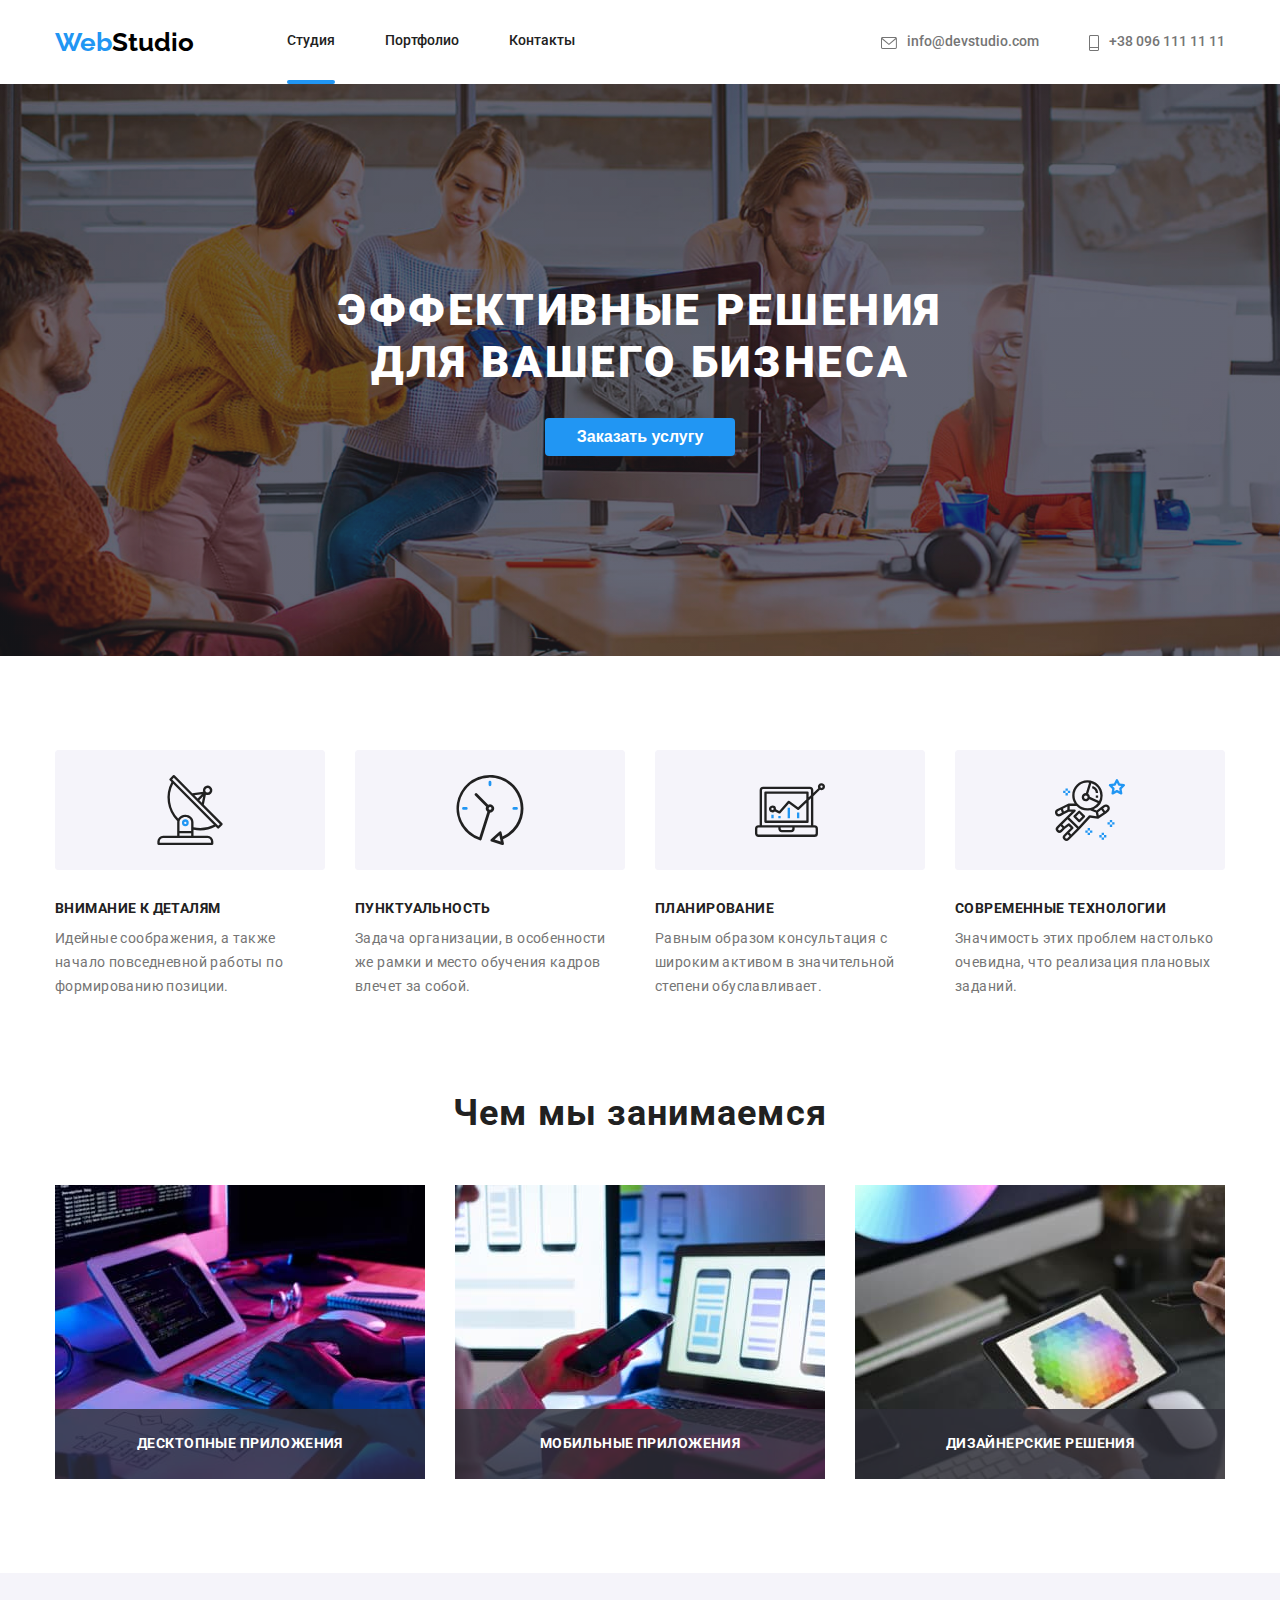
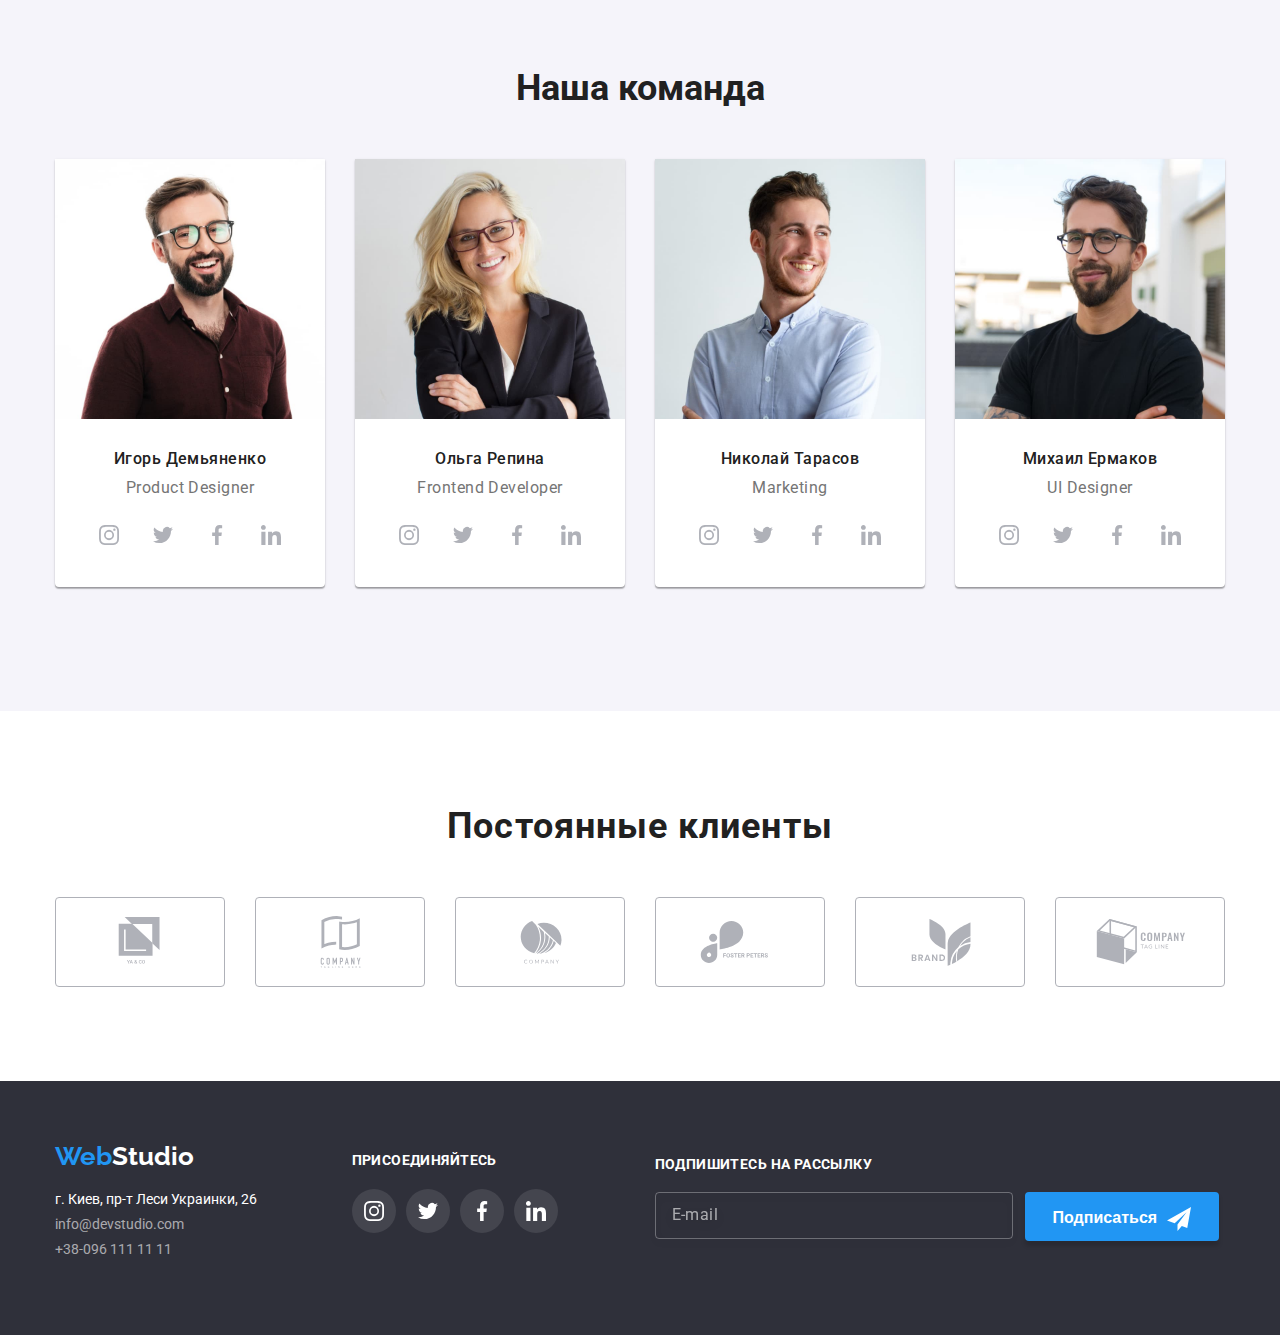
==== commit 42017cf1: "my seven commit" ====
--- a/index.html
+++ b/index.html
@@ -4,7 +4,7 @@
     <meta charset="UTF-8">
     <meta name="viewport" content="width=device-width, initial-scale=1.0">
     <link rel="stylesheet" href="./css/normolize.css">
-    <link rel="stylesheet" href="./css/style.css">
+    <link rel="stylesheet" href="./css/main.min.css">
     <link rel="preconnect" href="https://fonts.gstatic.com">
     <link href="https://fonts.googleapis.com/css2?family=Raleway:wght@700&family=Roboto:wght@400;500;700;900&display=swap" rel="stylesheet">
     <title>WebStudio</title>
--- a/css/main.min.css
+++ b/css/main.min.css
@@ -0,0 +1,2 @@
+:root{--white-text: #FFFFFF;--blue-text: #2196F3;--grey-text: #757575;--graphite-text: #212121;--black-text: #000000;--grey-text-op60: rgba(255, 255, 255, 0.6);--back-gray: #2F303A;--back-white: #E5E5E5;--back-gray-light: #F5F4FA;--transition-250: 250ms cubic-bezier(0.4, 0, 0.2, 1)}*{margin:0;padding:0;-webkit-box-sizing:border-box;box-sizing:border-box}ul{list-style:none;margin:0;padding:0}img{max-width:100%;display:block}a{text-decoration:none}li{text-decoration:none;margin:0}body{font-family:'Roboto', sans-serif}.container{width:1200px;padding:0 15px;margin:0 auto}.header{position:-webkit-sticky;position:sticky;top:-1px;background:var(--white-text);border-bottom:1px;border-color:var(--blue-text);z-index:1}.header .container{display:-webkit-box;display:-ms-flexbox;display:flex;-webkit-box-align:center;-ms-flex-align:center;align-items:center}.header-nav,.header-nav__list,.contacts-list{display:-webkit-box;display:-ms-flexbox;display:flex}.header-nav{-webkit-box-align:center;-ms-flex-align:center;align-items:center}.header-nav__list{margin-left:93px}.header-nav__list a,.contacts-list a{display:block;padding:32px 0}.header-nav__list li:not(:last-child){margin-right:50px}.logo{font-family:Raleway;font-style:normal;font-weight:bold;color:var(--black-text);font-size:26px}.logo-blue{font-family:Raleway;font-style:normal;font-weight:bold;color:var(--blue-text);font-size:26px}.header-nav__isActive{color:var(--blue-text);-webkit-transition:var(--transition-250);transition:var(--transition-250)}.header-nav__isActive::after{display:block;content:"";height:4px;background:var(--blue-text);border-radius:2px;-webkit-transition:var(--transition-250);transition:var(--transition-250)}.header-nav__link{font-style:normal;font-weight:500;font-size:14px;color:var(--graphite-text);padding:32px 0;-webkit-transition:var(--transition-250);transition:var(--transition-250)}.header-nav__link:focus,.header-nav__link:hover{font-style:normal;font-weight:500;font-size:14px;color:var(--blue-text);-webkit-transition:var(--transition-250);transition:var(--transition-250)}.contacts-list__link{font-style:normal;font-weight:500;font-size:14px;color:var(--grey-text);-webkit-transition:var(--transition-250);transition:var(--transition-250)}.contacts-list{display:-webkit-box;display:-ms-flexbox;display:flex;margin-left:auto;margin-right:0;-webkit-transition:var(--transition-250);transition:var(--transition-250)}.contacts-list li:last-child{margin-left:50px}.contacts-list .contacts-list__link .contacts-list__mail,.contacts-list__tel{fill:currentColor;vertical-align:middle;margin-right:10px}.contacts-list__link:focus,.contacts-list__link:hover{font-style:normal;font-weight:500;font-size:14px;color:var(--blue-text);-webkit-transition:var(--transition-250);transition:var(--transition-250)}h1{text-transform:uppercase;font-style:normal;font-weight:900;font-size:44px;color:var(--white-text);text-align:center;letter-spacing:0.06em;margin-bottom:30px}.order{font-style:normal;font-weight:bold;font-size:16px;color:var(--white-text);background:var(--blue-text);border-radius:4px;padding:10px 32px;border-width:0;-webkit-transition:var(--transition-250);transition:var(--transition-250)}.order:focus,.order:hover{-webkit-box-shadow:0px 4px 4px rgba(0,0,0,0.15);box-shadow:0px 4px 4px rgba(0,0,0,0.15);border-radius:4px;-webkit-transition:var(--transition-250);transition:var(--transition-250);outline:none;border:none}.hero{background-image:-webkit-gradient(linear, left top, right top, from(rgba(47,48,58,0.4)), to(rgba(47,48,58,0.4))),url(../images/hat.jpg);background-image:linear-gradient(to right, rgba(47,48,58,0.4), rgba(47,48,58,0.4)),url(../images/hat.jpg);background-repeat:no-repeat;background-size:cover;background-position:center;max-width:1600px;margin-right:auto;margin-left:auto;text-align:center;padding-top:200px;padding-bottom:200px}.plus__box{display:-webkit-box;display:-ms-flexbox;display:flex;-webkit-box-pack:center;-ms-flex-pack:center;justify-content:center;-webkit-box-align:center;-ms-flex-align:center;align-items:center;width:100%;background-color:#f5f4fa;border-radius:4px;margin-bottom:30px}.plus{padding-top:94px;padding-bottom:94px}.plus__list{display:-webkit-box;display:-ms-flexbox;display:flex}.plus__item:not(:last-child){margin-right:30px}.plus__title{text-transform:uppercase;font-style:normal;font-weight:bold;font-size:14px;line-height:1.19;letter-spacing:0.03em;color:var(--graphite-text);margin-bottom:10px}.plus__description{font-family:Roboto;font-style:normal;font-weight:normal;font-size:14px;line-height:1.71;color:var(--grey-text);letter-spacing:0.03em}.make{padding-bottom:94px}.make__title{font-family:Roboto;font-style:normal;font-weight:bold;font-size:36px;text-align:center;line-height:1.17;letter-spacing:0.03em;color:var(--graphite-text);margin-bottom:50px}.make__list{display:-webkit-box;display:-ms-flexbox;display:flex}.make__list li:not(:last-child){margin-right:30px}.make__thumb{position:relative}.make__description{position:absolute;width:100%;left:0;bottom:0;background:rgba(47,48,58,0.8);padding:27px 82px}.make__description h3{font-family:Roboto;font-style:normal;font-weight:bold;font-size:14px;line-height:1.14;text-align:center;letter-spacing:0.03em;text-transform:uppercase;color:var(--white-text)}.team{background:var(--back-gray-light);padding-top:94px;padding-bottom:94px}.team__title{font-style:normal;font-weight:bold;font-size:36px;color:var(--graphite-text);margin-bottom:50px;text-align:center}.team__item{background:var(--white-text);-webkit-box-shadow:0px 1px 3px rgba(0,0,0,0.12),0px 1px 1px rgba(0,0,0,0.14),0px 2px 1px rgba(0,0,0,0.2);box-shadow:0px 1px 3px rgba(0,0,0,0.12),0px 1px 1px rgba(0,0,0,0.14),0px 2px 1px rgba(0,0,0,0.2);border-radius:0px 0px 4px 4px}.team__list{display:-webkit-box;display:-ms-flexbox;display:flex}.team__teamboxing:not(:last-child){margin-right:30px}.team__teamboxing{margin-bottom:30px}.team__container{padding-top:30px;padding-bottom:30px}.team__name{font-style:normal;font-weight:500;font-size:16px;color:var(--graphite-text);text-align:center;line-height:1.19;letter-spacing:0.03em;margin-bottom:10px}.team__specialty{font-style:normal;font-weight:normal;font-size:16px;color:var(--grey-text);text-align:center;line-height:1.19;letter-spacing:0.03em;margin-bottom:16px}.socials{display:-webkit-box;display:-ms-flexbox;display:flex;-webkit-box-align:center;-ms-flex-align:center;align-items:center;-webkit-box-pack:center;-ms-flex-pack:center;justify-content:center}.socials__item{margin-right:10px}.socials__item:last-child{margin-right:0px}.socials__link{width:44px;height:44px;display:block;background:var(--white-text);border-radius:50%;-webkit-transition:var(--transition-250);transition:var(--transition-250)}.socials__link:focus .socials__icon,.socials__link:hover .socials__icon{background:var(--blue-text);fill:var(--white-text)}.socials__icon{width:100%;height:100%;fill:#afb1b8;border-radius:50%;-webkit-transition:var(--transition-250);transition:var(--transition-250)}.footer-socials .socials__link{background:rgba(255,255,255,0.1)}.footer-socials .socials__icon{fill:var(--white-text)}.clients{padding:94px 0}.clients__title{margin-bottom:50px;font-family:Roboto;font-style:normal;font-weight:bold;font-size:36px;text-align:center;line-height:1.17;letter-spacing:0.03em;color:var(--graphite-text)}.clients__link{display:-webkit-box;display:-ms-flexbox;display:flex;-webkit-box-pack:center;-ms-flex-pack:center;justify-content:center;-webkit-box-align:center;-ms-flex-align:center;align-items:center;width:100%;height:90px;border:1px solid #afb1b8;border-radius:4px;color:#afb1b8;-webkit-transition:var(--transition-250);transition:var(--transition-250)}.clients__link:hover,.clients__link:focus{border-color:var(--blue-text);color:var(--blue-text);-webkit-transition:var(--transition-250);transition:var(--transition-250)}.clients__icon-customer{fill:currentColor}.clients__list{display:-webkit-box;display:-ms-flexbox;display:flex;-ms-flex-wrap:wrap;flex-wrap:wrap}.clients__item{width:calc((100% - 30px * 5) / 6)}.clients__item:not(:last-child){margin-right:30px}.portfolio{padding:94px 0}.portfolio__title{display:none}.portfolio__list{display:-webkit-box;display:-ms-flexbox;display:flex;width:100%}.portfolio__list{display:-webkit-box;display:-ms-flexbox;display:flex;margin-bottom:50px;-webkit-box-pack:center;-ms-flex-pack:center;justify-content:center}.portfolio__li:not(:last-child){margin-right:8px}.portfolio__button:focus,.portfolio__button:hover{font-family:inherit;font-style:normal;font-weight:500;font-size:16px;color:var(--white-text);background:var(--blue-text);border-radius:4px;-webkit-box-shadow:0px 3px 1px rgba(0,0,0,0.1),0px 1px 2px rgba(0,0,0,0.08),0px 2px 2px rgba(0,0,0,0.12);box-shadow:0px 3px 1px rgba(0,0,0,0.1),0px 1px 2px rgba(0,0,0,0.08),0px 2px 2px rgba(0,0,0,0.12);border-radius:4px;-webkit-transition:var(--transition-250);transition:var(--transition-250)}.portfolio__button:active{font-family:inherit;font-style:normal;font-weight:500;font-size:16px;color:var(--white-text);background:var(--blue-text);-webkit-box-shadow:0px 3px 1px rgba(0,0,0,0.1),0px 1px 2px rgba(0,0,0,0.08),0px 2px 2px rgba(0,0,0,0.12);box-shadow:0px 3px 1px rgba(0,0,0,0.1),0px 1px 2px rgba(0,0,0,0.08),0px 2px 2px rgba(0,0,0,0.12);border-radius:4px}.portfolio__button{font-family:inherit;font-style:normal;font-weight:500;font-size:16px;color:var(--graphite-text);background:var(--back-gray-light);border-radius:4px;padding:6px 22px;outline:none;border:none;-webkit-transition:var(--transition-250);transition:var(--transition-250)}.portfolio__button,.portfolio__button:active,.portfolio__button:focus{outline:none;border:none}.portfolio__button:focus{color:var(--white-text)}.portfolio__button:focus{background:var(--blue-text)}.working__title{font-style:normal;font-weight:bold;font-size:18px;color:var(--graphite-text);line-height:2;letter-spacing:0.06em;margin-bottom:4px;text-align:left;max-width:370px}.working__description{font-style:normal;font-weight:normal;font-size:16px;color:var(--gray-text);line-height:1.87;letter-spacing:0.03em;text-align:left;max-width:370px}.working__section{padding:20px 24px}.container .working{display:-webkit-box;display:-ms-flexbox;display:flex;-ms-flex-wrap:wrap;flex-wrap:wrap}.working__card{background:var(--white-text);border:1px solid #EEEEEE;-webkit-box-sizing:border-box;box-sizing:border-box;max-width:370px;-webkit-transition:var(--transition-250);transition:var(--transition-250)}.working__card:focus,.working__card:hover{-webkit-box-shadow:0px 1px 1px rgba(0,0,0,0.12),0px 4px 4px rgba(0,0,0,0.06),1px 4px 6px rgba(0,0,0,0.16);box-shadow:0px 1px 1px rgba(0,0,0,0.12),0px 4px 4px rgba(0,0,0,0.06),1px 4px 6px rgba(0,0,0,0.16);-webkit-transition:var(--transition-250);transition:var(--transition-250)}.working{margin-left:-30px;margin-top:-30px}.working__card{-ms-flex-preferred-size:calc(100%/3-30px);flex-basis:calc(100%/3-30px);margin-left:30px;margin-top:30px}.working__thumb{position:relative;overflow:hidden;-webkit-transition:var(--transition-250);transition:var(--transition-250)}.working__thumb::before{content:"";position:absolute;left:0;top:0;width:100%;height:100%;background:rgba(33,150,243,0.9);opacity:0;-webkit-transform:translateY(100%);transform:translateY(100%);-webkit-transition:var(--transition-250);transition:var(--transition-250)}.working__text{position:absolute;left:0;top:0;width:100%;height:100%;margin:0;padding:63px 24px;color:var(--white-text);font-weight:400;font-size:18px;line-height:1.56;opacity:0;-webkit-transform:translateY(100%);transform:translateY(100%)}.working__card:focus .working__thumb::before,.working__card:hover .working__thumb::before{opacity:1;-webkit-transition:var(--transition-250);transition:var(--transition-250);-webkit-transform:translateY(0);transform:translateY(0)}.working__card:focus .working__text,.working__card:hover .working__text{opacity:1;-webkit-transition:var(--transition-250);transition:var(--transition-250);-webkit-transform:translateY(0);transform:translateY(0)}footer{padding:60px 0;display:-webkit-box;display:-ms-flexbox;display:flex;background:var(--back-gray)}.footer-left{width:25%;display:inline-block}.logo-footer{display:block;font-family:Raleway;font-style:normal;font-weight:bold;font-size:26px;color:var(--white-text);margin-bottom:20px}.adress{font-style:normal;font-weight:normal;font-size:14px;color:var(--white-text)}.footer-contacts{font-style:normal;font-weight:normal;font-size:14px;color:var(--grey-text-op60);display:-webkit-box;display:-ms-flexbox;display:flex;-webkit-box-orient:vertical;-webkit-box-direction:normal;-ms-flex-direction:column;flex-direction:column;padding-top:9px}.footer-socials{vertical-align:top;display:inline-block;padding-top:12px}.footer-socials__title{font-family:Roboto;font-style:normal;font-weight:bold;font-size:14px;line-height:1.14;letter-spacing:0.03em;text-transform:uppercase;color:var(--white-text);margin-bottom:20px}.modal-sign{position:fixed;top:0;left:0;width:100%;height:100%;background:rgba(0,0,0,0.2);-webkit-transition:var(--transition-250);transition:var(--transition-250);z-index:2}.modal-sign.is-hidden{opacity:0;pointer-events:none}.modal-sign.is-hidden .modal{-webkit-transform:translate(-300%, -50%);transform:translate(-300%, -50%);-webkit-transition:var(--transition-250);transition:var(--transition-250)}.modal{position:absolute;top:50%;left:50%;-webkit-transform:translate(-50%, -50%);transform:translate(-50%, -50%);max-width:528px;width:100%;background-color:var(--white-text);padding:40px;max-height:100vh;overflow-y:auto;-webkit-box-shadow:0px 1px 3px rgba(0,0,0,0.12),0px 1px 1px rgba(0,0,0,0.14),0px 2px 1px rgba(0,0,0,0.2);box-shadow:0px 1px 3px rgba(0,0,0,0.12),0px 1px 1px rgba(0,0,0,0.14),0px 2px 1px rgba(0,0,0,0.2);border-radius:4px;-webkit-transition:var(--transition-250);transition:var(--transition-250)}.modal__btn{position:absolute;top:8px;right:8px;display:-webkit-box;display:-ms-flexbox;display:flex;-webkit-box-align:center;-ms-flex-align:center;align-items:center;-webkit-box-pack:center;-ms-flex-pack:center;justify-content:center;width:30px;height:30px;margin-left:auto;background:var(--white-text);border:1px solid rgba(0,0,0,0.1);-webkit-box-sizing:border-box;box-sizing:border-box;border-radius:100%}.modal__icon-close{fill:black;margin:0;padding:0;width:18px;height:18px;cursor:pointer}.modal__icon-close:hover,.modal__icon-close:focus{fill:var(--blue-text)}.modal__form{max-width:448px}.modal__input{width:100%;border:1px solid rgba(33,33,33,0.2);-webkit-box-sizing:border-box;box-sizing:border-box;border-radius:4px;font-family:inherit;font-size:12px;line-height:1.167;letter-spacing:0.01em;color:var(--gray-text);padding:12px 42px}.modal__group{display:-webkit-box;display:-ms-flexbox;display:flex;-webkit-box-orient:vertical;-webkit-box-direction:normal;-ms-flex-direction:column;flex-direction:column;margin-bottom:10px}.modal__label{display:-webkit-box;display:-ms-flexbox;display:flex;-webkit-box-orient:vertical;-webkit-box-direction:normal;-ms-flex-direction:column;flex-direction:column;margin-bottom:4px;font-size:12px;line-height:1.167;letter-spacing:0.01em;color:var(--gray-text)}.modal__form-title{display:-webkit-box;display:-ms-flexbox;display:flex;font-family:Roboto;font-style:normal;font-weight:bold;font-size:20px;line-height:1.15;text-align:center;letter-spacing:0.03em;color:var(--graphite-text);margin-bottom:12px}.modal__input-wrapper{position:relative}.modal__icon{position:absolute;top:50%;left:12px;-webkit-transform:translateY(-50%);transform:translateY(-50%);cursor:pointer}.modal__icon:focus,.modal__icon:hover{fill:var(--blue-text)}.modal__input:focus{outline:none;border:1px solid var(--blue-text)}.modal__input:focus ~ .modal__icon{fill:var(--blue-text)}.modal__feedback{width:100%;border:1px solid rgba(33,33,33,0.2);-webkit-box-sizing:border-box;box-sizing:border-box;border-radius:4px;font-family:inherit;font-size:12px;line-height:1.167;letter-spacing:0.01em;color:var(--gray-text)}.modal__feedback:focus{outline:none;border:1px solid var(--blue-text)}.modal__checkbox-input{-webkit-appearance:none;position:absolute}.modal__checkbox-span{display:inline-block;width:16px;height:15px;margin-right:7px;border:2px solid var(--graphite-text);border-radius:2px;cursor:pointer;-webkit-box-align:center;-ms-flex-align:center;align-items:center}.modal__checkbox-input:checked+.modal__checkbox-span{border-color:transparent;background-color:var(--blue-text);background-image:url(../images/check-on.svg);background-size:contain;background-origin:border-box}.modal__checkbox-label{display:-webkit-box;display:-ms-flexbox;display:flex;-webkit-box-align:center;-ms-flex-align:center;align-items:center}.modal__submit{display:-webkit-box;display:-ms-flexbox;display:flex;position:relative;left:50%;-webkit-transform:translate(-50%, 0);transform:translate(-50%, 0);font-style:normal;font-weight:bold;font-size:16px;color:var(--white-text);background:var(--blue-text);border-radius:4px;padding:10px 55px;border-width:0;-webkit-box-shadow:0px 4px 4px rgba(0,0,0,0.15);box-shadow:0px 4px 4px rgba(0,0,0,0.15);cursor:pointer}.modal__agreement{font-style:normal;font-weight:normal;font-size:14px;line-height:24px;letter-spacing:0.03em;color:var(--gray-text)}.modal__agreement-link{font-family:Roboto;font-style:normal;font-weight:normal;font-size:14px;line-height:1.714;letter-spacing:0.03em;-webkit-text-decoration-line:underline;text-decoration-line:underline;color:var(--blue-text)}.modal__feedback{display:-webkit-box;display:-ms-flexbox;display:flex;height:120px;padding:12px 16px;border:1px solid rgba(33,33,33,0.2);border-radius:4px;resize:none;margin-top:4px}::-webkit-input-placeholder{position:relative;top:0;font-size:12px;line-height:14px;letter-spacing:0.01em;color:rgba(117,117,117,0.5)}:-ms-input-placeholder{position:relative;top:0;font-size:12px;line-height:14px;letter-spacing:0.01em;color:rgba(117,117,117,0.5)}::-ms-input-placeholder{position:relative;top:0;font-size:12px;line-height:14px;letter-spacing:0.01em;color:rgba(117,117,117,0.5)}::placeholder{position:relative;top:0;font-size:12px;line-height:14px;letter-spacing:0.01em;color:rgba(117,117,117,0.5)}.join{display:inline-block;margin-left:93px;-webkit-transform:translate(0, -40%);transform:translate(0, -40%)}.join__item{font-size:14px;line-height:1.142;letter-spacing:0.03em;text-transform:uppercase;color:var(--white-text);margin-bottom:20px}.join__form{display:-webkit-box;display:-ms-flexbox;display:flex}.join__input{width:100%;background-color:transparent;max-width:295px;padding:15px 16px;border:none;outline:none;color:var(--white-text)}.join__input::-webkit-input-placeholder{font-family:Roboto;font-style:normal;font-weight:normal;font-size:16px;line-height:1.25;display:-webkit-box;display:flex;-webkit-box-align:center;align-items:center;letter-spacing:0.03em;color:var(--grey-text-op60)}.join__input:-ms-input-placeholder{font-family:Roboto;font-style:normal;font-weight:normal;font-size:16px;line-height:1.25;display:-ms-flexbox;display:flex;-ms-flex-align:center;align-items:center;letter-spacing:0.03em;color:var(--grey-text-op60)}.join__input::-ms-input-placeholder{font-family:Roboto;font-style:normal;font-weight:normal;font-size:16px;line-height:1.25;display:-ms-flexbox;display:flex;-ms-flex-align:center;align-items:center;letter-spacing:0.03em;color:var(--grey-text-op60)}.join__input::placeholder{font-family:Roboto;font-style:normal;font-weight:normal;font-size:16px;line-height:1.25;display:-webkit-box;display:-ms-flexbox;display:flex;-webkit-box-align:center;-ms-flex-align:center;align-items:center;letter-spacing:0.03em;color:var(--grey-text-op60)}.join__input-wrapper{width:358px;border:1px solid rgba(255,255,255,0.3);-webkit-box-sizing:border-box;box-sizing:border-box;-webkit-filter:drop-shadow(0px 4px 4px rgba(0,0,0,0.15));filter:drop-shadow(0px 4px 4px rgba(0,0,0,0.15));border-radius:4px;font-family:inherit;font-style:normal;font-weight:normal;font-size:16px;line-height:1.25;-webkit-box-align:center;-ms-flex-align:center;align-items:center;letter-spacing:0.03em;color:var(--white-text)}.join__button{display:-webkit-box;display:-ms-flexbox;display:flex;position:relative;margin-left:12px;padding:10px 28px;font-style:normal;font-weight:bold;font-size:16px;color:var(--white-text);border-width:0;background:var(--blue-text);-webkit-box-shadow:0px 4px 4px rgba(0,0,0,0.15);box-shadow:0px 4px 4px rgba(0,0,0,0.15);border-radius:4px;cursor:pointer}.join__button-title{margin-right:10px;margin-top:7px}.join__icon{padding:0;margin-top:5px}
+/*# sourceMappingURL=main.min.css.map */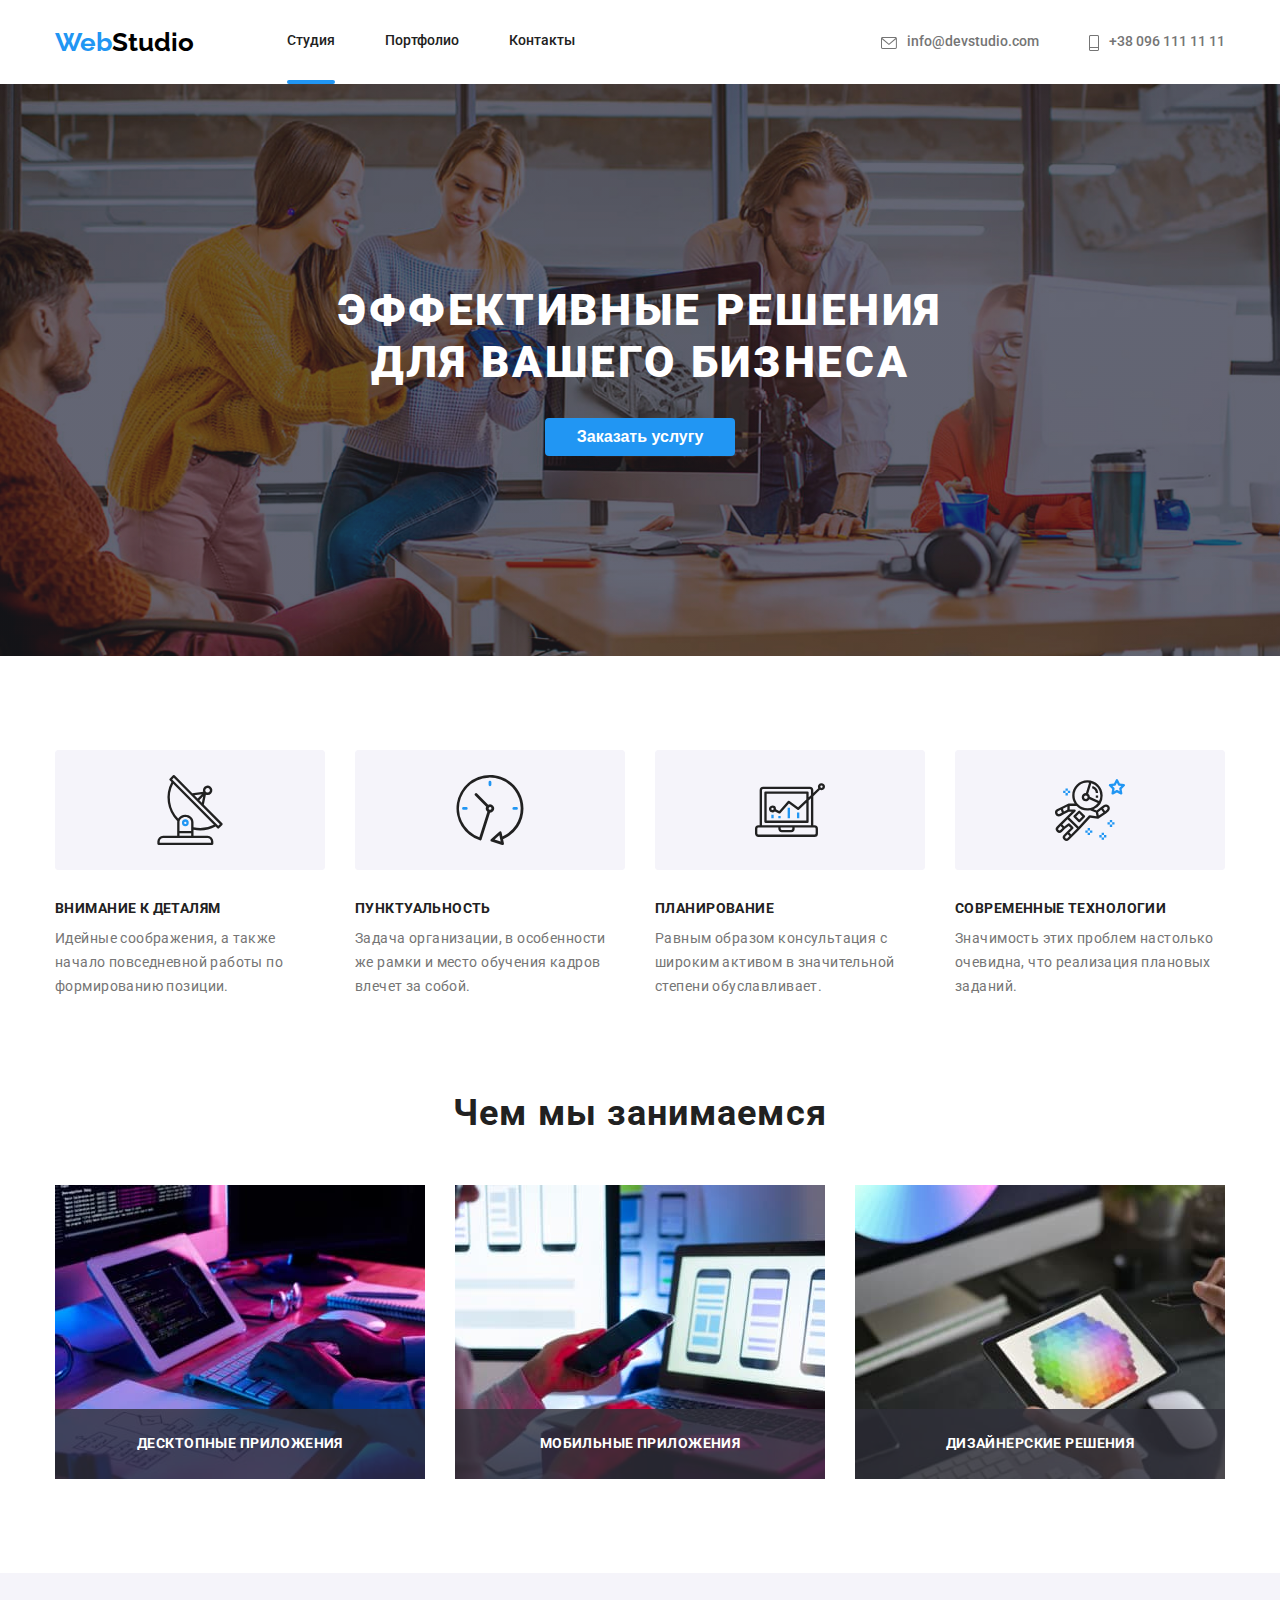
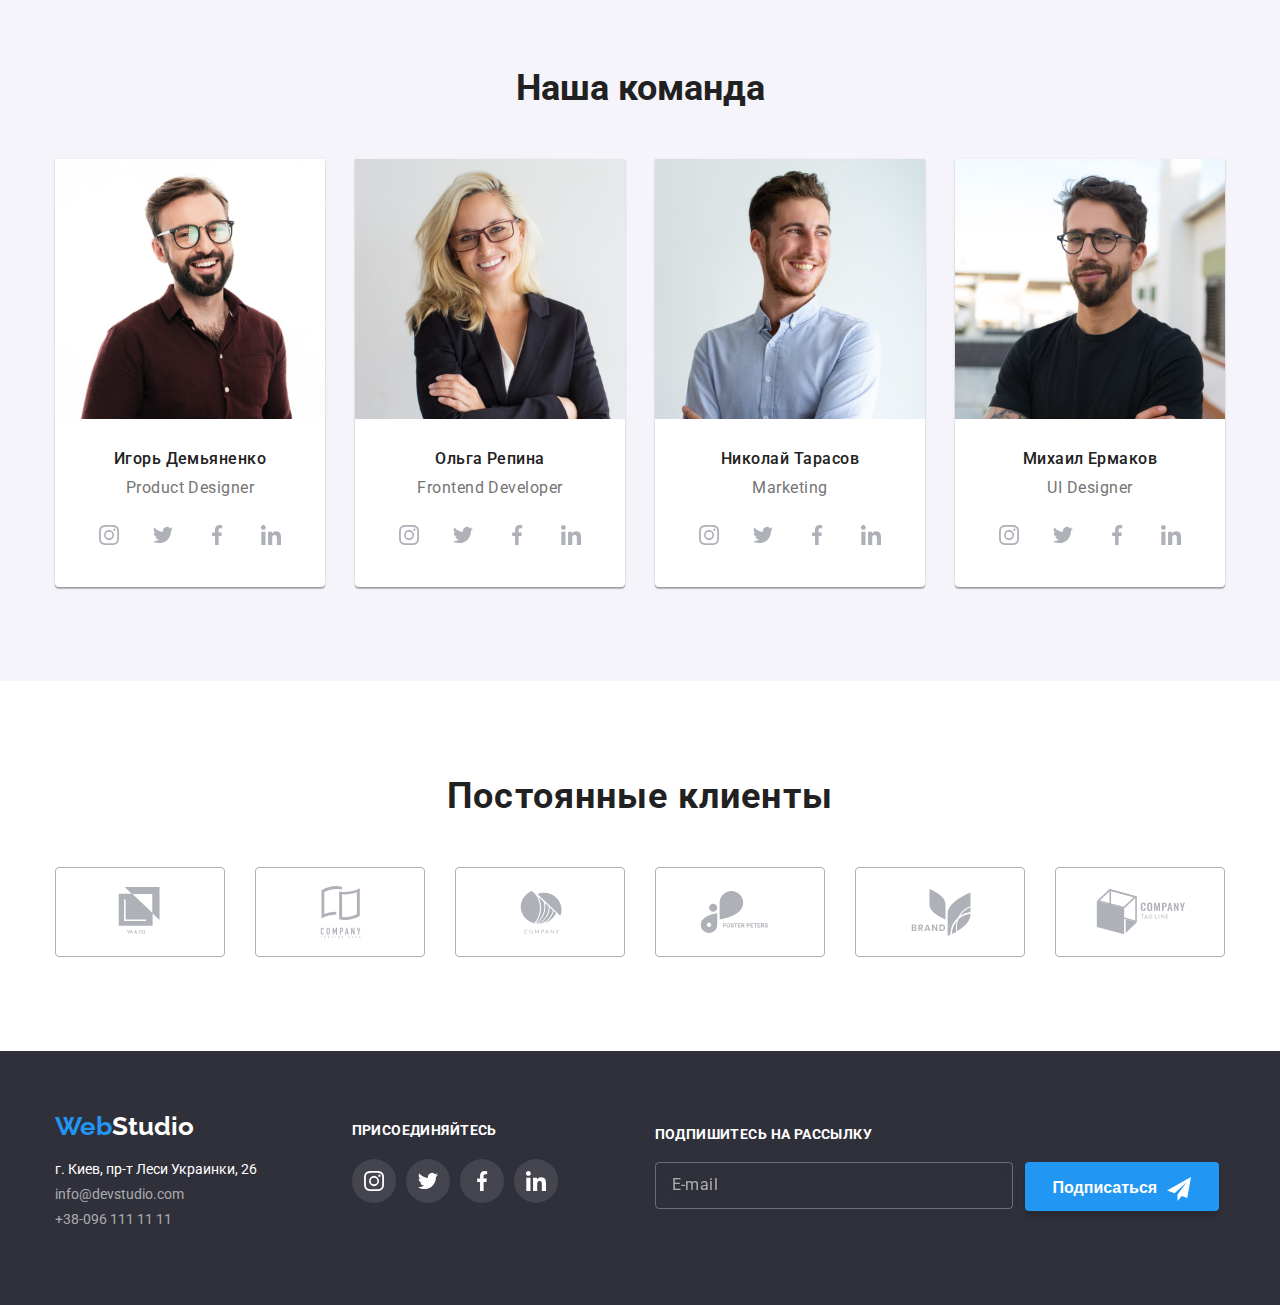
==== commit 3d947899: "my seven commit" ====
--- a/index.html
+++ b/index.html
@@ -37,86 +37,86 @@
     <main>
     <section class="hero">
         <div class="container">
-            <h1>Эффективные решения<br/> для вашего бизнеса</h1>
+            <h1 class="hero__diacription">Эффективные решения<br/> для вашего бизнеса</h1>
             <button data-modal-open class="order">Заказать услугу</button>
         </div>
     </section>
 
-    <section class="plus">
-        <div class="container">
-            <ul class="plus__list">
-                <li class="plus__item">
-                    <div class="plus__box">
-                        <svg class="plus__svg" width="270" height="120">
+    <section class="features">
+        <div class="container">
+            <ul class="features__list">
+                <li class="features__item">
+                    <div class="features__box">
+                        <svg class="features__svg" width="270" height="120">
                             <use href="./images/icons.svg#icon-group-1"> </use>
                         </svg>
                     </div>
-                    <div class="plus__container">
-                      <h3 class="plus__title">Внимание к деталям</h3>
-                      <p class="plus__description">Идейные соображения, а также начало повседневной работы по формированию позиции.</p>
-                    </div>
-                </li>
-                <li class="plus__item">
-                    <div class="plus__box">
-                        <svg class="plus__svg" width="270" height="120">
+                    <div class="features__container">
+                      <h3 class="features__title">Внимание к деталям</h3>
+                      <p class="features__description">Идейные соображения, а также начало повседневной работы по формированию позиции.</p>
+                    </div>
+                </li>
+                <li class="features__item">
+                    <div class="features__box">
+                        <svg class="features__svg" width="270" height="120">
                             <use href="./images/icons.svg#icon-group-2"> </use>
                         </svg>
                     </div>
-                    <div class="plus__container">
-                      <h3 class="plus__title">Пунктуальность</h3>
-                      <p class="plus__description">Задача организации, в особенности же рамки и место обучения кадров влечет за собой.</p>
-                    </div>
-                </li>
-                <li class="plus__item">
-                    <div class="plus__box">
-                        <svg class="plus__svg" width="270" height="120">
+                    <div class="features__container">
+                      <h3 class="features__title">Пунктуальность</h3>
+                      <p class="features__description">Задача организации, в особенности же рамки и место обучения кадров влечет за собой.</p>
+                    </div>
+                </li>
+                <li class="features__item">
+                    <div class="features__box">
+                        <svg class="features__svg" width="270" height="120">
                             <use href="./images/icons.svg#icon-group-3"> </use>
                         </svg>
                     </div>
-                    <div class="plus__container">
-                      <h3 class="plus__title">Планирование</h3>
-                      <p class="plus__description">Равным образом консультация с широким активом в значительной степени обуславливает.</p>
-                    </div>
-                </li>
-                <li class="plus__item">
-                    <div class="plus__box">
-                        <svg class="plus__svg" width="270" height="120">
+                    <div class="features__container">
+                      <h3 class="features__title">Планирование</h3>
+                      <p class="features__description">Равным образом консультация с широким активом в значительной степени обуславливает.</p>
+                    </div>
+                </li>
+                <li class="features__item">
+                    <div class="features__box">
+                        <svg class="features__svg" width="270" height="120">
                             <use href="./images/icons.svg#icon-group-4"> </use>
                         </svg>
                     </div>
-                    <div class="plus__container">
-                      <h3 class="plus__title">Современные технологии</h3>
-                      <p class="plus__description">Значимость этих проблем настолько очевидна, что реализация плановых заданий.</p>
+                    <div class="features__container">
+                      <h3 class="features__title">Современные технологии</h3>
+                      <p class="features__description">Значимость этих проблем настолько очевидна, что реализация плановых заданий.</p>
                     </div>
                 </li>
             </ul>
         </div>
     </section>
 
-    <section class="make">
-        <div class="container">
-        <h2 class="make__title">Чем мы занимаемся</h2>
-          <ul class="make__list">
+    <section class="specialization">
+        <div class="container">
+        <h2 class="specialization__title">Чем мы занимаемся</h2>
+          <ul class="specialization__list">
           <li>
-              <div class="make__thumb">
+              <div class="specialization__thumb">
                   <img src="./images/img.jpg" alt="Верстка">
-                  <div class="make__description">
+                  <div class="specialization__description">
                     <h3>Десктопные приложения</h3>
                   </div>
               </div>
           </li>
           <li>
-              <div class="make__thumb">
+              <div class="specialization__thumb">
                   <img src="./images/img2.jpg" alt="Програмирование">
-                  <div class="make__description">
+                  <div class="specialization__description">
                     <h3>Мобильные приложения</h3>
                   </div>
               </div>
           </li>
           <li>
-              <div class="make__thumb">
+              <div class="specialization__thumb">
                   <img src="./images/img3.jpg" alt="Дизайн">
-                  <div class="make__description">
+                  <div class="specialization__description">
                     <h3>Дизайнерские решения</h3>
                   </div>
               </div>
@@ -129,7 +129,7 @@
         <div class="container">
             <h2 class="team__title">Наша команда</h2>
             <ul class="team__list">
-                <div class="team__teamboxing">
+                
                     <li class="team__item">
                       <div class="team__thumb">
                         <img src="./images/1.jpg" alt="Игорь Демьяненко">
@@ -169,8 +169,8 @@
                         </ul>
                       </div>
                     </li>
-                </div>
-                <div class="team__teamboxing">
+                
+                
                     <li class="team__item">
                       <div class="team__thumb">
                         <img src="./images/2.jpg" alt="Ольга Репина">
@@ -210,8 +210,7 @@
                           </ul>
                         </div>   
                     </li>
-                </div>
-                <div class="team__teamboxing">
+                
                     <li class="team__item">
                       <div class="team__thumb">
                         <img src="./images/3.jpg" alt="Николай Тарасов">
@@ -251,8 +250,7 @@
                         </ul>
                       </div> 
                     </li>
-                </div>
-                <div class="team__teamboxing">
+                
                     <li class="team__item">
                       <div class="team__thumb">
                         <img src="./images/4.jpg" alt="Михаил Ермаков">
@@ -292,7 +290,7 @@
                         </ul>
                       </div>
                     </li>
-                </div>
+               
             </ul>
         </div>
     </section>
--- a/css/main.min.css
+++ b/css/main.min.css
@@ -1,2 +1,2 @@
-:root{--white-text: #FFFFFF;--blue-text: #2196F3;--grey-text: #757575;--graphite-text: #212121;--black-text: #000000;--grey-text-op60: rgba(255, 255, 255, 0.6);--back-gray: #2F303A;--back-white: #E5E5E5;--back-gray-light: #F5F4FA;--transition-250: 250ms cubic-bezier(0.4, 0, 0.2, 1)}*{margin:0;padding:0;-webkit-box-sizing:border-box;box-sizing:border-box}ul{list-style:none;margin:0;padding:0}img{max-width:100%;display:block}a{text-decoration:none}li{text-decoration:none;margin:0}body{font-family:'Roboto', sans-serif}.container{width:1200px;padding:0 15px;margin:0 auto}.header{position:-webkit-sticky;position:sticky;top:-1px;background:var(--white-text);border-bottom:1px;border-color:var(--blue-text);z-index:1}.header .container{display:-webkit-box;display:-ms-flexbox;display:flex;-webkit-box-align:center;-ms-flex-align:center;align-items:center}.header-nav,.header-nav__list,.contacts-list{display:-webkit-box;display:-ms-flexbox;display:flex}.header-nav{-webkit-box-align:center;-ms-flex-align:center;align-items:center}.header-nav__list{margin-left:93px}.header-nav__list a,.contacts-list a{display:block;padding:32px 0}.header-nav__list li:not(:last-child){margin-right:50px}.logo{font-family:Raleway;font-style:normal;font-weight:bold;color:var(--black-text);font-size:26px}.logo-blue{font-family:Raleway;font-style:normal;font-weight:bold;color:var(--blue-text);font-size:26px}.header-nav__isActive{color:var(--blue-text);-webkit-transition:var(--transition-250);transition:var(--transition-250)}.header-nav__isActive::after{display:block;content:"";height:4px;background:var(--blue-text);border-radius:2px;-webkit-transition:var(--transition-250);transition:var(--transition-250)}.header-nav__link{font-style:normal;font-weight:500;font-size:14px;color:var(--graphite-text);padding:32px 0;-webkit-transition:var(--transition-250);transition:var(--transition-250)}.header-nav__link:focus,.header-nav__link:hover{font-style:normal;font-weight:500;font-size:14px;color:var(--blue-text);-webkit-transition:var(--transition-250);transition:var(--transition-250)}.contacts-list__link{font-style:normal;font-weight:500;font-size:14px;color:var(--grey-text);-webkit-transition:var(--transition-250);transition:var(--transition-250)}.contacts-list{display:-webkit-box;display:-ms-flexbox;display:flex;margin-left:auto;margin-right:0;-webkit-transition:var(--transition-250);transition:var(--transition-250)}.contacts-list li:last-child{margin-left:50px}.contacts-list .contacts-list__link .contacts-list__mail,.contacts-list__tel{fill:currentColor;vertical-align:middle;margin-right:10px}.contacts-list__link:focus,.contacts-list__link:hover{font-style:normal;font-weight:500;font-size:14px;color:var(--blue-text);-webkit-transition:var(--transition-250);transition:var(--transition-250)}h1{text-transform:uppercase;font-style:normal;font-weight:900;font-size:44px;color:var(--white-text);text-align:center;letter-spacing:0.06em;margin-bottom:30px}.order{font-style:normal;font-weight:bold;font-size:16px;color:var(--white-text);background:var(--blue-text);border-radius:4px;padding:10px 32px;border-width:0;-webkit-transition:var(--transition-250);transition:var(--transition-250)}.order:focus,.order:hover{-webkit-box-shadow:0px 4px 4px rgba(0,0,0,0.15);box-shadow:0px 4px 4px rgba(0,0,0,0.15);border-radius:4px;-webkit-transition:var(--transition-250);transition:var(--transition-250);outline:none;border:none}.hero{background-image:-webkit-gradient(linear, left top, right top, from(rgba(47,48,58,0.4)), to(rgba(47,48,58,0.4))),url(../images/hat.jpg);background-image:linear-gradient(to right, rgba(47,48,58,0.4), rgba(47,48,58,0.4)),url(../images/hat.jpg);background-repeat:no-repeat;background-size:cover;background-position:center;max-width:1600px;margin-right:auto;margin-left:auto;text-align:center;padding-top:200px;padding-bottom:200px}.plus__box{display:-webkit-box;display:-ms-flexbox;display:flex;-webkit-box-pack:center;-ms-flex-pack:center;justify-content:center;-webkit-box-align:center;-ms-flex-align:center;align-items:center;width:100%;background-color:#f5f4fa;border-radius:4px;margin-bottom:30px}.plus{padding-top:94px;padding-bottom:94px}.plus__list{display:-webkit-box;display:-ms-flexbox;display:flex}.plus__item:not(:last-child){margin-right:30px}.plus__title{text-transform:uppercase;font-style:normal;font-weight:bold;font-size:14px;line-height:1.19;letter-spacing:0.03em;color:var(--graphite-text);margin-bottom:10px}.plus__description{font-family:Roboto;font-style:normal;font-weight:normal;font-size:14px;line-height:1.71;color:var(--grey-text);letter-spacing:0.03em}.make{padding-bottom:94px}.make__title{font-family:Roboto;font-style:normal;font-weight:bold;font-size:36px;text-align:center;line-height:1.17;letter-spacing:0.03em;color:var(--graphite-text);margin-bottom:50px}.make__list{display:-webkit-box;display:-ms-flexbox;display:flex}.make__list li:not(:last-child){margin-right:30px}.make__thumb{position:relative}.make__description{position:absolute;width:100%;left:0;bottom:0;background:rgba(47,48,58,0.8);padding:27px 82px}.make__description h3{font-family:Roboto;font-style:normal;font-weight:bold;font-size:14px;line-height:1.14;text-align:center;letter-spacing:0.03em;text-transform:uppercase;color:var(--white-text)}.team{background:var(--back-gray-light);padding-top:94px;padding-bottom:94px}.team__title{font-style:normal;font-weight:bold;font-size:36px;color:var(--graphite-text);margin-bottom:50px;text-align:center}.team__item{background:var(--white-text);-webkit-box-shadow:0px 1px 3px rgba(0,0,0,0.12),0px 1px 1px rgba(0,0,0,0.14),0px 2px 1px rgba(0,0,0,0.2);box-shadow:0px 1px 3px rgba(0,0,0,0.12),0px 1px 1px rgba(0,0,0,0.14),0px 2px 1px rgba(0,0,0,0.2);border-radius:0px 0px 4px 4px}.team__list{display:-webkit-box;display:-ms-flexbox;display:flex}.team__teamboxing:not(:last-child){margin-right:30px}.team__teamboxing{margin-bottom:30px}.team__container{padding-top:30px;padding-bottom:30px}.team__name{font-style:normal;font-weight:500;font-size:16px;color:var(--graphite-text);text-align:center;line-height:1.19;letter-spacing:0.03em;margin-bottom:10px}.team__specialty{font-style:normal;font-weight:normal;font-size:16px;color:var(--grey-text);text-align:center;line-height:1.19;letter-spacing:0.03em;margin-bottom:16px}.socials{display:-webkit-box;display:-ms-flexbox;display:flex;-webkit-box-align:center;-ms-flex-align:center;align-items:center;-webkit-box-pack:center;-ms-flex-pack:center;justify-content:center}.socials__item{margin-right:10px}.socials__item:last-child{margin-right:0px}.socials__link{width:44px;height:44px;display:block;background:var(--white-text);border-radius:50%;-webkit-transition:var(--transition-250);transition:var(--transition-250)}.socials__link:focus .socials__icon,.socials__link:hover .socials__icon{background:var(--blue-text);fill:var(--white-text)}.socials__icon{width:100%;height:100%;fill:#afb1b8;border-radius:50%;-webkit-transition:var(--transition-250);transition:var(--transition-250)}.footer-socials .socials__link{background:rgba(255,255,255,0.1)}.footer-socials .socials__icon{fill:var(--white-text)}.clients{padding:94px 0}.clients__title{margin-bottom:50px;font-family:Roboto;font-style:normal;font-weight:bold;font-size:36px;text-align:center;line-height:1.17;letter-spacing:0.03em;color:var(--graphite-text)}.clients__link{display:-webkit-box;display:-ms-flexbox;display:flex;-webkit-box-pack:center;-ms-flex-pack:center;justify-content:center;-webkit-box-align:center;-ms-flex-align:center;align-items:center;width:100%;height:90px;border:1px solid #afb1b8;border-radius:4px;color:#afb1b8;-webkit-transition:var(--transition-250);transition:var(--transition-250)}.clients__link:hover,.clients__link:focus{border-color:var(--blue-text);color:var(--blue-text);-webkit-transition:var(--transition-250);transition:var(--transition-250)}.clients__icon-customer{fill:currentColor}.clients__list{display:-webkit-box;display:-ms-flexbox;display:flex;-ms-flex-wrap:wrap;flex-wrap:wrap}.clients__item{width:calc((100% - 30px * 5) / 6)}.clients__item:not(:last-child){margin-right:30px}.portfolio{padding:94px 0}.portfolio__title{display:none}.portfolio__list{display:-webkit-box;display:-ms-flexbox;display:flex;width:100%}.portfolio__list{display:-webkit-box;display:-ms-flexbox;display:flex;margin-bottom:50px;-webkit-box-pack:center;-ms-flex-pack:center;justify-content:center}.portfolio__li:not(:last-child){margin-right:8px}.portfolio__button:focus,.portfolio__button:hover{font-family:inherit;font-style:normal;font-weight:500;font-size:16px;color:var(--white-text);background:var(--blue-text);border-radius:4px;-webkit-box-shadow:0px 3px 1px rgba(0,0,0,0.1),0px 1px 2px rgba(0,0,0,0.08),0px 2px 2px rgba(0,0,0,0.12);box-shadow:0px 3px 1px rgba(0,0,0,0.1),0px 1px 2px rgba(0,0,0,0.08),0px 2px 2px rgba(0,0,0,0.12);border-radius:4px;-webkit-transition:var(--transition-250);transition:var(--transition-250)}.portfolio__button:active{font-family:inherit;font-style:normal;font-weight:500;font-size:16px;color:var(--white-text);background:var(--blue-text);-webkit-box-shadow:0px 3px 1px rgba(0,0,0,0.1),0px 1px 2px rgba(0,0,0,0.08),0px 2px 2px rgba(0,0,0,0.12);box-shadow:0px 3px 1px rgba(0,0,0,0.1),0px 1px 2px rgba(0,0,0,0.08),0px 2px 2px rgba(0,0,0,0.12);border-radius:4px}.portfolio__button{font-family:inherit;font-style:normal;font-weight:500;font-size:16px;color:var(--graphite-text);background:var(--back-gray-light);border-radius:4px;padding:6px 22px;outline:none;border:none;-webkit-transition:var(--transition-250);transition:var(--transition-250)}.portfolio__button,.portfolio__button:active,.portfolio__button:focus{outline:none;border:none}.portfolio__button:focus{color:var(--white-text)}.portfolio__button:focus{background:var(--blue-text)}.working__title{font-style:normal;font-weight:bold;font-size:18px;color:var(--graphite-text);line-height:2;letter-spacing:0.06em;margin-bottom:4px;text-align:left;max-width:370px}.working__description{font-style:normal;font-weight:normal;font-size:16px;color:var(--gray-text);line-height:1.87;letter-spacing:0.03em;text-align:left;max-width:370px}.working__section{padding:20px 24px}.container .working{display:-webkit-box;display:-ms-flexbox;display:flex;-ms-flex-wrap:wrap;flex-wrap:wrap}.working__card{background:var(--white-text);border:1px solid #EEEEEE;-webkit-box-sizing:border-box;box-sizing:border-box;max-width:370px;-webkit-transition:var(--transition-250);transition:var(--transition-250)}.working__card:focus,.working__card:hover{-webkit-box-shadow:0px 1px 1px rgba(0,0,0,0.12),0px 4px 4px rgba(0,0,0,0.06),1px 4px 6px rgba(0,0,0,0.16);box-shadow:0px 1px 1px rgba(0,0,0,0.12),0px 4px 4px rgba(0,0,0,0.06),1px 4px 6px rgba(0,0,0,0.16);-webkit-transition:var(--transition-250);transition:var(--transition-250)}.working{margin-left:-30px;margin-top:-30px}.working__card{-ms-flex-preferred-size:calc(100%/3-30px);flex-basis:calc(100%/3-30px);margin-left:30px;margin-top:30px}.working__thumb{position:relative;overflow:hidden;-webkit-transition:var(--transition-250);transition:var(--transition-250)}.working__thumb::before{content:"";position:absolute;left:0;top:0;width:100%;height:100%;background:rgba(33,150,243,0.9);opacity:0;-webkit-transform:translateY(100%);transform:translateY(100%);-webkit-transition:var(--transition-250);transition:var(--transition-250)}.working__text{position:absolute;left:0;top:0;width:100%;height:100%;margin:0;padding:63px 24px;color:var(--white-text);font-weight:400;font-size:18px;line-height:1.56;opacity:0;-webkit-transform:translateY(100%);transform:translateY(100%)}.working__card:focus .working__thumb::before,.working__card:hover .working__thumb::before{opacity:1;-webkit-transition:var(--transition-250);transition:var(--transition-250);-webkit-transform:translateY(0);transform:translateY(0)}.working__card:focus .working__text,.working__card:hover .working__text{opacity:1;-webkit-transition:var(--transition-250);transition:var(--transition-250);-webkit-transform:translateY(0);transform:translateY(0)}footer{padding:60px 0;display:-webkit-box;display:-ms-flexbox;display:flex;background:var(--back-gray)}.footer-left{width:25%;display:inline-block}.logo-footer{display:block;font-family:Raleway;font-style:normal;font-weight:bold;font-size:26px;color:var(--white-text);margin-bottom:20px}.adress{font-style:normal;font-weight:normal;font-size:14px;color:var(--white-text)}.footer-contacts{font-style:normal;font-weight:normal;font-size:14px;color:var(--grey-text-op60);display:-webkit-box;display:-ms-flexbox;display:flex;-webkit-box-orient:vertical;-webkit-box-direction:normal;-ms-flex-direction:column;flex-direction:column;padding-top:9px}.footer-socials{vertical-align:top;display:inline-block;padding-top:12px}.footer-socials__title{font-family:Roboto;font-style:normal;font-weight:bold;font-size:14px;line-height:1.14;letter-spacing:0.03em;text-transform:uppercase;color:var(--white-text);margin-bottom:20px}.modal-sign{position:fixed;top:0;left:0;width:100%;height:100%;background:rgba(0,0,0,0.2);-webkit-transition:var(--transition-250);transition:var(--transition-250);z-index:2}.modal-sign.is-hidden{opacity:0;pointer-events:none}.modal-sign.is-hidden .modal{-webkit-transform:translate(-300%, -50%);transform:translate(-300%, -50%);-webkit-transition:var(--transition-250);transition:var(--transition-250)}.modal{position:absolute;top:50%;left:50%;-webkit-transform:translate(-50%, -50%);transform:translate(-50%, -50%);max-width:528px;width:100%;background-color:var(--white-text);padding:40px;max-height:100vh;overflow-y:auto;-webkit-box-shadow:0px 1px 3px rgba(0,0,0,0.12),0px 1px 1px rgba(0,0,0,0.14),0px 2px 1px rgba(0,0,0,0.2);box-shadow:0px 1px 3px rgba(0,0,0,0.12),0px 1px 1px rgba(0,0,0,0.14),0px 2px 1px rgba(0,0,0,0.2);border-radius:4px;-webkit-transition:var(--transition-250);transition:var(--transition-250)}.modal__btn{position:absolute;top:8px;right:8px;display:-webkit-box;display:-ms-flexbox;display:flex;-webkit-box-align:center;-ms-flex-align:center;align-items:center;-webkit-box-pack:center;-ms-flex-pack:center;justify-content:center;width:30px;height:30px;margin-left:auto;background:var(--white-text);border:1px solid rgba(0,0,0,0.1);-webkit-box-sizing:border-box;box-sizing:border-box;border-radius:100%}.modal__icon-close{fill:black;margin:0;padding:0;width:18px;height:18px;cursor:pointer}.modal__icon-close:hover,.modal__icon-close:focus{fill:var(--blue-text)}.modal__form{max-width:448px}.modal__input{width:100%;border:1px solid rgba(33,33,33,0.2);-webkit-box-sizing:border-box;box-sizing:border-box;border-radius:4px;font-family:inherit;font-size:12px;line-height:1.167;letter-spacing:0.01em;color:var(--gray-text);padding:12px 42px}.modal__group{display:-webkit-box;display:-ms-flexbox;display:flex;-webkit-box-orient:vertical;-webkit-box-direction:normal;-ms-flex-direction:column;flex-direction:column;margin-bottom:10px}.modal__label{display:-webkit-box;display:-ms-flexbox;display:flex;-webkit-box-orient:vertical;-webkit-box-direction:normal;-ms-flex-direction:column;flex-direction:column;margin-bottom:4px;font-size:12px;line-height:1.167;letter-spacing:0.01em;color:var(--gray-text)}.modal__form-title{display:-webkit-box;display:-ms-flexbox;display:flex;font-family:Roboto;font-style:normal;font-weight:bold;font-size:20px;line-height:1.15;text-align:center;letter-spacing:0.03em;color:var(--graphite-text);margin-bottom:12px}.modal__input-wrapper{position:relative}.modal__icon{position:absolute;top:50%;left:12px;-webkit-transform:translateY(-50%);transform:translateY(-50%);cursor:pointer}.modal__icon:focus,.modal__icon:hover{fill:var(--blue-text)}.modal__input:focus{outline:none;border:1px solid var(--blue-text)}.modal__input:focus ~ .modal__icon{fill:var(--blue-text)}.modal__feedback{width:100%;border:1px solid rgba(33,33,33,0.2);-webkit-box-sizing:border-box;box-sizing:border-box;border-radius:4px;font-family:inherit;font-size:12px;line-height:1.167;letter-spacing:0.01em;color:var(--gray-text)}.modal__feedback:focus{outline:none;border:1px solid var(--blue-text)}.modal__checkbox-input{-webkit-appearance:none;position:absolute}.modal__checkbox-span{display:inline-block;width:16px;height:15px;margin-right:7px;border:2px solid var(--graphite-text);border-radius:2px;cursor:pointer;-webkit-box-align:center;-ms-flex-align:center;align-items:center}.modal__checkbox-input:checked+.modal__checkbox-span{border-color:transparent;background-color:var(--blue-text);background-image:url(../images/check-on.svg);background-size:contain;background-origin:border-box}.modal__checkbox-label{display:-webkit-box;display:-ms-flexbox;display:flex;-webkit-box-align:center;-ms-flex-align:center;align-items:center}.modal__submit{display:-webkit-box;display:-ms-flexbox;display:flex;position:relative;left:50%;-webkit-transform:translate(-50%, 0);transform:translate(-50%, 0);font-style:normal;font-weight:bold;font-size:16px;color:var(--white-text);background:var(--blue-text);border-radius:4px;padding:10px 55px;border-width:0;-webkit-box-shadow:0px 4px 4px rgba(0,0,0,0.15);box-shadow:0px 4px 4px rgba(0,0,0,0.15);cursor:pointer}.modal__agreement{font-style:normal;font-weight:normal;font-size:14px;line-height:24px;letter-spacing:0.03em;color:var(--gray-text)}.modal__agreement-link{font-family:Roboto;font-style:normal;font-weight:normal;font-size:14px;line-height:1.714;letter-spacing:0.03em;-webkit-text-decoration-line:underline;text-decoration-line:underline;color:var(--blue-text)}.modal__feedback{display:-webkit-box;display:-ms-flexbox;display:flex;height:120px;padding:12px 16px;border:1px solid rgba(33,33,33,0.2);border-radius:4px;resize:none;margin-top:4px}::-webkit-input-placeholder{position:relative;top:0;font-size:12px;line-height:14px;letter-spacing:0.01em;color:rgba(117,117,117,0.5)}:-ms-input-placeholder{position:relative;top:0;font-size:12px;line-height:14px;letter-spacing:0.01em;color:rgba(117,117,117,0.5)}::-ms-input-placeholder{position:relative;top:0;font-size:12px;line-height:14px;letter-spacing:0.01em;color:rgba(117,117,117,0.5)}::placeholder{position:relative;top:0;font-size:12px;line-height:14px;letter-spacing:0.01em;color:rgba(117,117,117,0.5)}.join{display:inline-block;margin-left:93px;-webkit-transform:translate(0, -40%);transform:translate(0, -40%)}.join__item{font-size:14px;line-height:1.142;letter-spacing:0.03em;text-transform:uppercase;color:var(--white-text);margin-bottom:20px}.join__form{display:-webkit-box;display:-ms-flexbox;display:flex}.join__input{width:100%;background-color:transparent;max-width:295px;padding:15px 16px;border:none;outline:none;color:var(--white-text)}.join__input::-webkit-input-placeholder{font-family:Roboto;font-style:normal;font-weight:normal;font-size:16px;line-height:1.25;display:-webkit-box;display:flex;-webkit-box-align:center;align-items:center;letter-spacing:0.03em;color:var(--grey-text-op60)}.join__input:-ms-input-placeholder{font-family:Roboto;font-style:normal;font-weight:normal;font-size:16px;line-height:1.25;display:-ms-flexbox;display:flex;-ms-flex-align:center;align-items:center;letter-spacing:0.03em;color:var(--grey-text-op60)}.join__input::-ms-input-placeholder{font-family:Roboto;font-style:normal;font-weight:normal;font-size:16px;line-height:1.25;display:-ms-flexbox;display:flex;-ms-flex-align:center;align-items:center;letter-spacing:0.03em;color:var(--grey-text-op60)}.join__input::placeholder{font-family:Roboto;font-style:normal;font-weight:normal;font-size:16px;line-height:1.25;display:-webkit-box;display:-ms-flexbox;display:flex;-webkit-box-align:center;-ms-flex-align:center;align-items:center;letter-spacing:0.03em;color:var(--grey-text-op60)}.join__input-wrapper{width:358px;border:1px solid rgba(255,255,255,0.3);-webkit-box-sizing:border-box;box-sizing:border-box;-webkit-filter:drop-shadow(0px 4px 4px rgba(0,0,0,0.15));filter:drop-shadow(0px 4px 4px rgba(0,0,0,0.15));border-radius:4px;font-family:inherit;font-style:normal;font-weight:normal;font-size:16px;line-height:1.25;-webkit-box-align:center;-ms-flex-align:center;align-items:center;letter-spacing:0.03em;color:var(--white-text)}.join__button{display:-webkit-box;display:-ms-flexbox;display:flex;position:relative;margin-left:12px;padding:10px 28px;font-style:normal;font-weight:bold;font-size:16px;color:var(--white-text);border-width:0;background:var(--blue-text);-webkit-box-shadow:0px 4px 4px rgba(0,0,0,0.15);box-shadow:0px 4px 4px rgba(0,0,0,0.15);border-radius:4px;cursor:pointer}.join__button-title{margin-right:10px;margin-top:7px}.join__icon{padding:0;margin-top:5px}
+:root{--white-text: #FFFFFF;--blue-text: #2196F3;--grey-text: #757575;--graphite-text: #212121;--black-text: #000000;--grey-text-op60: rgba(255, 255, 255, 0.6);--back-gray: #2F303A;--back-white: #E5E5E5;--back-gray-light: #F5F4FA;--transition-250: 250ms cubic-bezier(0.4, 0, 0.2, 1)}*{margin:0;padding:0;-webkit-box-sizing:border-box;box-sizing:border-box}ul{list-style:none;margin:0;padding:0}img{max-width:100%;display:block}a{text-decoration:none}li{text-decoration:none;margin:0}body{font-family:'Roboto', sans-serif}.container{width:1200px;padding:0 15px;margin:0 auto}.header{position:-webkit-sticky;position:sticky;top:-1px;background:var(--white-text);border-bottom:1px;border-color:var(--blue-text);z-index:1}.header .container{display:-webkit-box;display:-ms-flexbox;display:flex;-webkit-box-align:center;-ms-flex-align:center;align-items:center}.header-nav,.header-nav__list,.contacts-list{display:-webkit-box;display:-ms-flexbox;display:flex}.header-nav{-webkit-box-align:center;-ms-flex-align:center;align-items:center}.header-nav__list{margin-left:93px}.header-nav__list a,.contacts-list a{display:block;padding:32px 0}.header-nav__list li:not(:last-child){margin-right:50px}.logo{font-family:Raleway;font-style:normal;font-weight:bold;color:var(--black-text);font-size:26px}.logo-blue{font-family:Raleway;font-style:normal;font-weight:bold;color:var(--blue-text);font-size:26px}.header-nav__isActive{color:var(--blue-text);-webkit-transition:var(--transition-250);transition:var(--transition-250)}.header-nav__isActive::after{display:block;content:"";height:4px;background:var(--blue-text);border-radius:2px;-webkit-transition:var(--transition-250);transition:var(--transition-250)}.header-nav__link{font-style:normal;font-weight:500;font-size:14px;color:var(--graphite-text);padding:32px 0;-webkit-transition:var(--transition-250);transition:var(--transition-250)}.header-nav__link:focus,.header-nav__link:hover{font-style:normal;font-weight:500;font-size:14px;color:var(--blue-text);-webkit-transition:var(--transition-250);transition:var(--transition-250)}.contacts-list__link{font-style:normal;font-weight:500;font-size:14px;color:var(--grey-text);-webkit-transition:var(--transition-250);transition:var(--transition-250)}.contacts-list{display:-webkit-box;display:-ms-flexbox;display:flex;margin-left:auto;margin-right:0;-webkit-transition:var(--transition-250);transition:var(--transition-250)}.contacts-list li:last-child{margin-left:50px}.contacts-list .contacts-list__link .contacts-list__mail,.contacts-list__tel{fill:currentColor;vertical-align:middle;margin-right:10px}.contacts-list__link:focus,.contacts-list__link:hover{font-style:normal;font-weight:500;font-size:14px;color:var(--blue-text);-webkit-transition:var(--transition-250);transition:var(--transition-250)}.hero__diacription{text-transform:uppercase;font-style:normal;font-weight:900;font-size:44px;color:var(--white-text);text-align:center;letter-spacing:0.06em;margin-bottom:30px}.order{font-style:normal;font-weight:bold;font-size:16px;color:var(--white-text);background:var(--blue-text);border-radius:4px;padding:10px 32px;border-width:0;-webkit-transition:var(--transition-250);transition:var(--transition-250)}.order:focus,.order:hover{-webkit-box-shadow:0px 4px 4px rgba(0,0,0,0.15);box-shadow:0px 4px 4px rgba(0,0,0,0.15);border-radius:4px;-webkit-transition:var(--transition-250);transition:var(--transition-250);outline:none;border:none}.hero{background-image:-webkit-gradient(linear, left top, right top, from(rgba(47,48,58,0.4)), to(rgba(47,48,58,0.4))),url(../images/hat.jpg);background-image:linear-gradient(to right, rgba(47,48,58,0.4), rgba(47,48,58,0.4)),url(../images/hat.jpg);background-repeat:no-repeat;background-size:cover;background-position:center;max-width:1600px;margin-right:auto;margin-left:auto;text-align:center;padding-top:200px;padding-bottom:200px}.features__box{display:-webkit-box;display:-ms-flexbox;display:flex;-webkit-box-pack:center;-ms-flex-pack:center;justify-content:center;-webkit-box-align:center;-ms-flex-align:center;align-items:center;width:100%;background-color:#f5f4fa;border-radius:4px;margin-bottom:30px}.features{padding-top:94px;padding-bottom:94px}.features__list{display:-webkit-box;display:-ms-flexbox;display:flex}.features__item:not(:last-child){margin-right:30px}.features__title{text-transform:uppercase;font-style:normal;font-weight:bold;font-size:14px;line-height:1.19;letter-spacing:0.03em;color:var(--graphite-text);margin-bottom:10px}.features__description{font-family:Roboto;font-style:normal;font-weight:normal;font-size:14px;line-height:1.71;color:var(--grey-text);letter-spacing:0.03em}.specialization{padding-bottom:94px}.specialization__title{font-family:Roboto;font-style:normal;font-weight:bold;font-size:36px;text-align:center;line-height:1.17;letter-spacing:0.03em;color:var(--graphite-text);margin-bottom:50px}.specialization__list{display:-webkit-box;display:-ms-flexbox;display:flex}.specialization__list li:not(:last-child){margin-right:30px}.specialization__thumb{position:relative}.specialization__description{position:absolute;width:100%;left:0;bottom:0;background:rgba(47,48,58,0.8);padding:27px 82px}.specialization__description h3{font-family:Roboto;font-style:normal;font-weight:bold;font-size:14px;line-height:1.14;text-align:center;letter-spacing:0.03em;text-transform:uppercase;color:var(--white-text)}.team{background:var(--back-gray-light);padding-top:94px;padding-bottom:94px}.team__title{font-style:normal;font-weight:bold;font-size:36px;color:var(--graphite-text);margin-bottom:50px;text-align:center}.team__item{background:var(--white-text);-webkit-box-shadow:0px 1px 3px rgba(0,0,0,0.12),0px 1px 1px rgba(0,0,0,0.14),0px 2px 1px rgba(0,0,0,0.2);box-shadow:0px 1px 3px rgba(0,0,0,0.12),0px 1px 1px rgba(0,0,0,0.14),0px 2px 1px rgba(0,0,0,0.2);border-radius:0px 0px 4px 4px}.team__list{display:-webkit-box;display:-ms-flexbox;display:flex}.team__item:not(:last-child){margin-right:30px}.team__container{padding-top:30px;padding-bottom:30px}.team__name{font-style:normal;font-weight:500;font-size:16px;color:var(--graphite-text);text-align:center;line-height:1.19;letter-spacing:0.03em;margin-bottom:10px}.team__specialty{font-style:normal;font-weight:normal;font-size:16px;color:var(--grey-text);text-align:center;line-height:1.19;letter-spacing:0.03em;margin-bottom:16px}.socials{display:-webkit-box;display:-ms-flexbox;display:flex;-webkit-box-align:center;-ms-flex-align:center;align-items:center;-webkit-box-pack:center;-ms-flex-pack:center;justify-content:center}.socials__item{margin-right:10px}.socials__item:last-child{margin-right:0px}.socials__link{width:44px;height:44px;display:block;background:var(--white-text);border-radius:50%;-webkit-transition:var(--transition-250);transition:var(--transition-250)}.socials__link:focus .socials__icon,.socials__link:hover .socials__icon{background:var(--blue-text);fill:var(--white-text)}.socials__icon{width:100%;height:100%;fill:#afb1b8;border-radius:50%;-webkit-transition:var(--transition-250);transition:var(--transition-250)}.footer-socials .socials__link{background:rgba(255,255,255,0.1)}.footer-socials .socials__icon{fill:var(--white-text)}.clients{padding:94px 0}.clients__title{margin-bottom:50px;font-family:Roboto;font-style:normal;font-weight:bold;font-size:36px;text-align:center;line-height:1.17;letter-spacing:0.03em;color:var(--graphite-text)}.clients__link{display:-webkit-box;display:-ms-flexbox;display:flex;-webkit-box-pack:center;-ms-flex-pack:center;justify-content:center;-webkit-box-align:center;-ms-flex-align:center;align-items:center;width:100%;height:90px;border:1px solid #afb1b8;border-radius:4px;color:#afb1b8;-webkit-transition:var(--transition-250);transition:var(--transition-250)}.clients__link:hover,.clients__link:focus{border-color:var(--blue-text);color:var(--blue-text);-webkit-transition:var(--transition-250);transition:var(--transition-250)}.clients__icon-customer{fill:currentColor}.clients__list{display:-webkit-box;display:-ms-flexbox;display:flex}.clients__item{-ms-flex-preferred-size:170px;flex-basis:170px;max-width:170px}.clients__item:not(:last-child){margin-right:30px}.portfolio{padding:94px 0}.portfolio__title{display:none}.portfolio__list{display:-webkit-box;display:-ms-flexbox;display:flex;width:100%}.portfolio__list{display:-webkit-box;display:-ms-flexbox;display:flex;margin-bottom:50px;-webkit-box-pack:center;-ms-flex-pack:center;justify-content:center}.portfolio__li:not(:last-child){margin-right:8px}.portfolio__button:focus,.portfolio__button:hover{font-family:inherit;font-style:normal;font-weight:500;font-size:16px;color:var(--white-text);background:var(--blue-text);border-radius:4px;-webkit-box-shadow:0px 3px 1px rgba(0,0,0,0.1),0px 1px 2px rgba(0,0,0,0.08),0px 2px 2px rgba(0,0,0,0.12);box-shadow:0px 3px 1px rgba(0,0,0,0.1),0px 1px 2px rgba(0,0,0,0.08),0px 2px 2px rgba(0,0,0,0.12);border-radius:4px;-webkit-transition:var(--transition-250);transition:var(--transition-250)}.portfolio__button:active{font-family:inherit;font-style:normal;font-weight:500;font-size:16px;color:var(--white-text);background:var(--blue-text);-webkit-box-shadow:0px 3px 1px rgba(0,0,0,0.1),0px 1px 2px rgba(0,0,0,0.08),0px 2px 2px rgba(0,0,0,0.12);box-shadow:0px 3px 1px rgba(0,0,0,0.1),0px 1px 2px rgba(0,0,0,0.08),0px 2px 2px rgba(0,0,0,0.12);border-radius:4px}.portfolio__button{font-family:inherit;font-style:normal;font-weight:500;font-size:16px;color:var(--graphite-text);background:var(--back-gray-light);border-radius:4px;padding:6px 22px;outline:none;border:none;-webkit-transition:var(--transition-250);transition:var(--transition-250)}.portfolio__button,.portfolio__button:active,.portfolio__button:focus{outline:none;border:none}.portfolio__button:focus{color:var(--white-text)}.portfolio__button:focus{background:var(--blue-text)}.working__title{font-style:normal;font-weight:bold;font-size:18px;color:var(--graphite-text);line-height:2;letter-spacing:0.06em;margin-bottom:4px;text-align:left;max-width:370px}.working__description{font-style:normal;font-weight:normal;font-size:16px;color:var(--gray-text);line-height:1.87;letter-spacing:0.03em;text-align:left;max-width:370px}.working__section{padding:20px 24px}.container .working{display:-webkit-box;display:-ms-flexbox;display:flex;-ms-flex-wrap:wrap;flex-wrap:wrap}.working__card{background:var(--white-text);border:1px solid #EEEEEE;-webkit-box-sizing:border-box;box-sizing:border-box;max-width:370px;-webkit-transition:var(--transition-250);transition:var(--transition-250)}.working__card:focus,.working__card:hover{-webkit-box-shadow:0px 1px 1px rgba(0,0,0,0.12),0px 4px 4px rgba(0,0,0,0.06),1px 4px 6px rgba(0,0,0,0.16);box-shadow:0px 1px 1px rgba(0,0,0,0.12),0px 4px 4px rgba(0,0,0,0.06),1px 4px 6px rgba(0,0,0,0.16);-webkit-transition:var(--transition-250);transition:var(--transition-250)}.working{margin-left:-30px;margin-top:-30px}.working__card{-ms-flex-preferred-size:calc(100%/3-30px);flex-basis:calc(100%/3-30px);margin-left:30px;margin-top:30px}.working__thumb{position:relative;overflow:hidden;-webkit-transition:var(--transition-250);transition:var(--transition-250)}.working__thumb::before{content:"";position:absolute;left:0;top:0;width:100%;height:100%;background:rgba(33,150,243,0.9);opacity:0;-webkit-transform:translateY(100%);transform:translateY(100%);-webkit-transition:var(--transition-250);transition:var(--transition-250)}.working__text{position:absolute;left:0;top:0;width:100%;height:100%;margin:0;padding:63px 24px;color:var(--white-text);font-weight:400;font-size:18px;line-height:1.56;opacity:0;-webkit-transform:translateY(100%);transform:translateY(100%)}.working__card:focus .working__thumb::before,.working__card:hover .working__thumb::before{opacity:1;-webkit-transition:var(--transition-250);transition:var(--transition-250);-webkit-transform:translateY(0);transform:translateY(0)}.working__card:focus .working__text,.working__card:hover .working__text{opacity:1;-webkit-transition:var(--transition-250);transition:var(--transition-250);-webkit-transform:translateY(0);transform:translateY(0)}footer{padding:60px 0;display:-webkit-box;display:-ms-flexbox;display:flex;background:var(--back-gray)}.footer-left{width:25%;display:inline-block}.logo-footer{display:block;font-family:Raleway;font-style:normal;font-weight:bold;font-size:26px;color:var(--white-text);margin-bottom:20px}.adress{font-style:normal;font-weight:normal;font-size:14px;color:var(--white-text)}.footer-contacts{font-style:normal;font-weight:normal;font-size:14px;color:var(--grey-text-op60);display:-webkit-box;display:-ms-flexbox;display:flex;-webkit-box-orient:vertical;-webkit-box-direction:normal;-ms-flex-direction:column;flex-direction:column;padding-top:9px}.footer-socials{vertical-align:top;display:inline-block;padding-top:12px}.footer-socials__title{font-family:Roboto;font-style:normal;font-weight:bold;font-size:14px;line-height:1.14;letter-spacing:0.03em;text-transform:uppercase;color:var(--white-text);margin-bottom:20px}.modal-sign{position:fixed;top:0;left:0;width:100%;height:100%;background:rgba(0,0,0,0.2);-webkit-transition:var(--transition-250);transition:var(--transition-250);z-index:2}.modal-sign.is-hidden{opacity:0;pointer-events:none}.modal-sign.is-hidden .modal{-webkit-transform:translate(-300%, -50%);transform:translate(-300%, -50%);-webkit-transition:var(--transition-250);transition:var(--transition-250)}.modal{position:absolute;top:50%;left:50%;-webkit-transform:translate(-50%, -50%);transform:translate(-50%, -50%);max-width:528px;width:100%;background-color:var(--white-text);padding:40px;max-height:100vh;overflow-y:auto;-webkit-box-shadow:0px 1px 3px rgba(0,0,0,0.12),0px 1px 1px rgba(0,0,0,0.14),0px 2px 1px rgba(0,0,0,0.2);box-shadow:0px 1px 3px rgba(0,0,0,0.12),0px 1px 1px rgba(0,0,0,0.14),0px 2px 1px rgba(0,0,0,0.2);border-radius:4px;-webkit-transition:var(--transition-250);transition:var(--transition-250)}.modal__btn{position:absolute;top:8px;right:8px;display:-webkit-box;display:-ms-flexbox;display:flex;-webkit-box-align:center;-ms-flex-align:center;align-items:center;-webkit-box-pack:center;-ms-flex-pack:center;justify-content:center;width:30px;height:30px;margin-left:auto;background:var(--white-text);border:1px solid rgba(0,0,0,0.1);-webkit-box-sizing:border-box;box-sizing:border-box;border-radius:100%}.modal__icon-close{fill:black;margin:0;padding:0;width:18px;height:18px;cursor:pointer}.modal__icon-close:hover,.modal__icon-close:focus{fill:var(--blue-text)}.modal__form{max-width:448px}.modal__input{width:100%;border:1px solid rgba(33,33,33,0.2);-webkit-box-sizing:border-box;box-sizing:border-box;border-radius:4px;font-family:inherit;font-size:12px;line-height:1.167;letter-spacing:0.01em;color:var(--gray-text);padding:12px 42px}.modal__group{display:-webkit-box;display:-ms-flexbox;display:flex;-webkit-box-orient:vertical;-webkit-box-direction:normal;-ms-flex-direction:column;flex-direction:column;margin-bottom:10px}.modal__label{display:-webkit-box;display:-ms-flexbox;display:flex;-webkit-box-orient:vertical;-webkit-box-direction:normal;-ms-flex-direction:column;flex-direction:column;margin-bottom:4px;font-size:12px;line-height:1.167;letter-spacing:0.01em;color:var(--gray-text)}.modal__form-title{display:-webkit-box;display:-ms-flexbox;display:flex;font-family:Roboto;font-style:normal;font-weight:bold;font-size:20px;line-height:1.15;text-align:center;letter-spacing:0.03em;color:var(--graphite-text);margin-bottom:12px}.modal__input-wrapper{position:relative}.modal__icon{position:absolute;top:50%;left:12px;-webkit-transform:translateY(-50%);transform:translateY(-50%);cursor:pointer}.modal__icon:focus,.modal__icon:hover{fill:var(--blue-text)}.modal__input:focus{outline:none;border:1px solid var(--blue-text)}.modal__input:focus ~ .modal__icon{fill:var(--blue-text)}.modal__feedback{width:100%;border:1px solid rgba(33,33,33,0.2);-webkit-box-sizing:border-box;box-sizing:border-box;border-radius:4px;font-family:inherit;font-size:12px;line-height:1.167;letter-spacing:0.01em;color:var(--gray-text)}.modal__feedback:focus{outline:none;border:1px solid var(--blue-text)}.modal__checkbox-input{-webkit-appearance:none;position:absolute}.modal__checkbox-span{display:inline-block;width:16px;height:15px;margin-right:7px;border:2px solid var(--graphite-text);border-radius:2px;cursor:pointer;-webkit-box-align:center;-ms-flex-align:center;align-items:center}.modal__checkbox-input:checked+.modal__checkbox-span{border-color:transparent;background-color:var(--blue-text);background-image:url(../images/check-on.svg);background-size:contain;background-origin:border-box}.modal__checkbox-label{display:-webkit-box;display:-ms-flexbox;display:flex;-webkit-box-align:center;-ms-flex-align:center;align-items:center}.modal__submit{display:-webkit-box;display:-ms-flexbox;display:flex;position:relative;left:50%;-webkit-transform:translate(-50%, 0);transform:translate(-50%, 0);font-style:normal;font-weight:bold;font-size:16px;color:var(--white-text);background:var(--blue-text);border-radius:4px;padding:10px 55px;border-width:0;-webkit-box-shadow:0px 4px 4px rgba(0,0,0,0.15);box-shadow:0px 4px 4px rgba(0,0,0,0.15);cursor:pointer}.modal__agreement{font-style:normal;font-weight:normal;font-size:14px;line-height:24px;letter-spacing:0.03em;color:var(--gray-text)}.modal__agreement-link{font-family:Roboto;font-style:normal;font-weight:normal;font-size:14px;line-height:1.714;letter-spacing:0.03em;-webkit-text-decoration-line:underline;text-decoration-line:underline;color:var(--blue-text)}.modal__feedback{display:-webkit-box;display:-ms-flexbox;display:flex;height:120px;padding:12px 16px;border:1px solid rgba(33,33,33,0.2);border-radius:4px;resize:none;margin-top:4px}::-webkit-input-placeholder{position:relative;top:0;font-size:12px;line-height:14px;letter-spacing:0.01em;color:rgba(117,117,117,0.5)}:-ms-input-placeholder{position:relative;top:0;font-size:12px;line-height:14px;letter-spacing:0.01em;color:rgba(117,117,117,0.5)}::-ms-input-placeholder{position:relative;top:0;font-size:12px;line-height:14px;letter-spacing:0.01em;color:rgba(117,117,117,0.5)}::placeholder{position:relative;top:0;font-size:12px;line-height:14px;letter-spacing:0.01em;color:rgba(117,117,117,0.5)}.join{display:inline-block;margin-left:93px;-webkit-transform:translate(0, -40%);transform:translate(0, -40%)}.join__item{font-size:14px;line-height:1.142;letter-spacing:0.03em;text-transform:uppercase;color:var(--white-text);margin-bottom:20px}.join__form{display:-webkit-box;display:-ms-flexbox;display:flex}.join__input{width:100%;background-color:transparent;max-width:295px;padding:15px 16px;border:none;outline:none;color:var(--white-text)}.join__input::-webkit-input-placeholder{font-family:Roboto;font-style:normal;font-weight:normal;font-size:16px;line-height:1.25;display:-webkit-box;display:flex;-webkit-box-align:center;align-items:center;letter-spacing:0.03em;color:var(--grey-text-op60)}.join__input:-ms-input-placeholder{font-family:Roboto;font-style:normal;font-weight:normal;font-size:16px;line-height:1.25;display:-ms-flexbox;display:flex;-ms-flex-align:center;align-items:center;letter-spacing:0.03em;color:var(--grey-text-op60)}.join__input::-ms-input-placeholder{font-family:Roboto;font-style:normal;font-weight:normal;font-size:16px;line-height:1.25;display:-ms-flexbox;display:flex;-ms-flex-align:center;align-items:center;letter-spacing:0.03em;color:var(--grey-text-op60)}.join__input::placeholder{font-family:Roboto;font-style:normal;font-weight:normal;font-size:16px;line-height:1.25;display:-webkit-box;display:-ms-flexbox;display:flex;-webkit-box-align:center;-ms-flex-align:center;align-items:center;letter-spacing:0.03em;color:var(--grey-text-op60)}.join__input-wrapper{width:358px;border:1px solid rgba(255,255,255,0.3);-webkit-box-sizing:border-box;box-sizing:border-box;-webkit-filter:drop-shadow(0px 4px 4px rgba(0,0,0,0.15));filter:drop-shadow(0px 4px 4px rgba(0,0,0,0.15));border-radius:4px;font-family:inherit;font-style:normal;font-weight:normal;font-size:16px;line-height:1.25;-webkit-box-align:center;-ms-flex-align:center;align-items:center;letter-spacing:0.03em;color:var(--white-text)}.join__button{display:-webkit-box;display:-ms-flexbox;display:flex;position:relative;margin-left:12px;padding:10px 28px;font-style:normal;font-weight:bold;font-size:16px;color:var(--white-text);border-width:0;background:var(--blue-text);-webkit-box-shadow:0px 4px 4px rgba(0,0,0,0.15);box-shadow:0px 4px 4px rgba(0,0,0,0.15);border-radius:4px;cursor:pointer}.join__button-title{margin-right:10px;margin-top:7px}.join__icon{padding:0;margin-top:5px}
 /*# sourceMappingURL=main.min.css.map */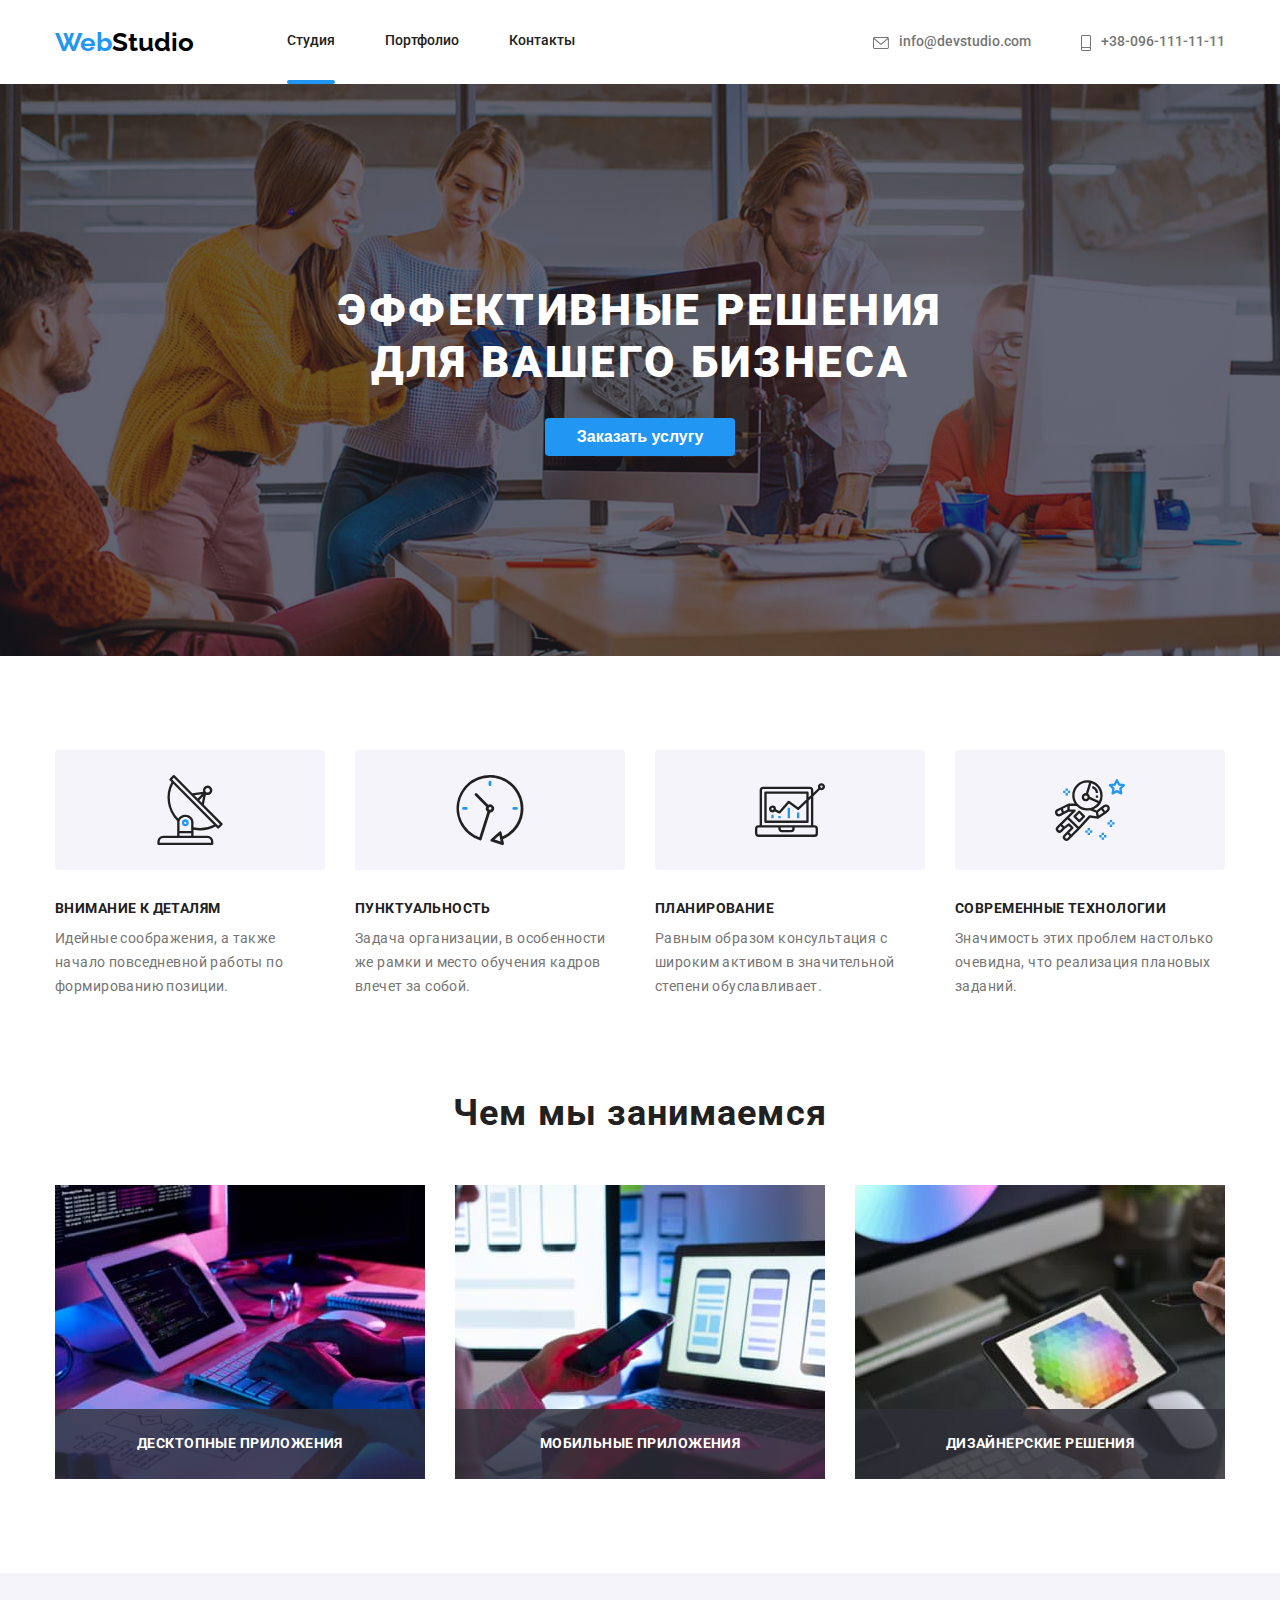
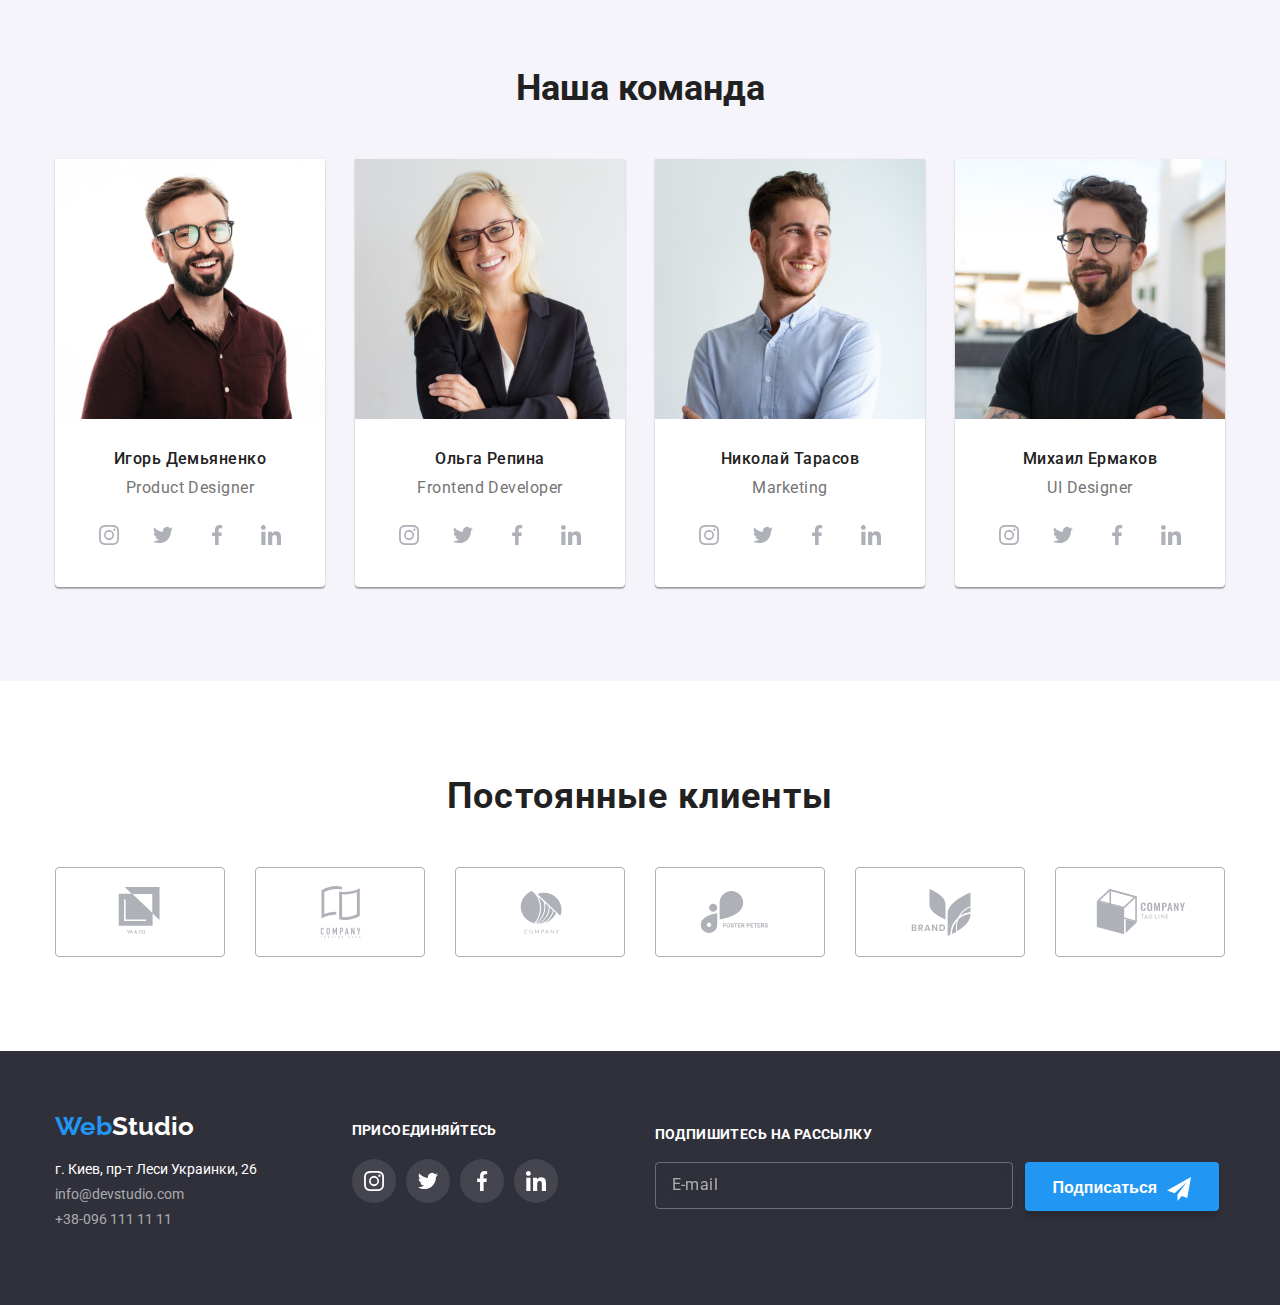
==== commit 0c157d90: "my seven commit" ====
--- a/index.html
+++ b/index.html
@@ -26,10 +26,10 @@
                     <svg class="contacts-list__mail" width="16" height="12">
                         <use href="./images/icons.svg#icon-mail"></use>
                     </svg>info@devstudio.com</a></li>
-                <li class="contacts-list__item"><a class="contacts-list__link" href="tel:+38 096 111 11 11">
+                <li class="contacts-list__item"><a class="contacts-list__link" href="tel:+38-096-111-11-11">
                     <svg class="contacts-list__tel" width="10" height="16">
                         <use href="./images/icons.svg#icon-smartphone"></use>
-                    </svg>+38 096 111 11 11</a></li>
+                    </svg>+38-096-111-11-11</a></li>
             </ul> 
         </div>
     </header>
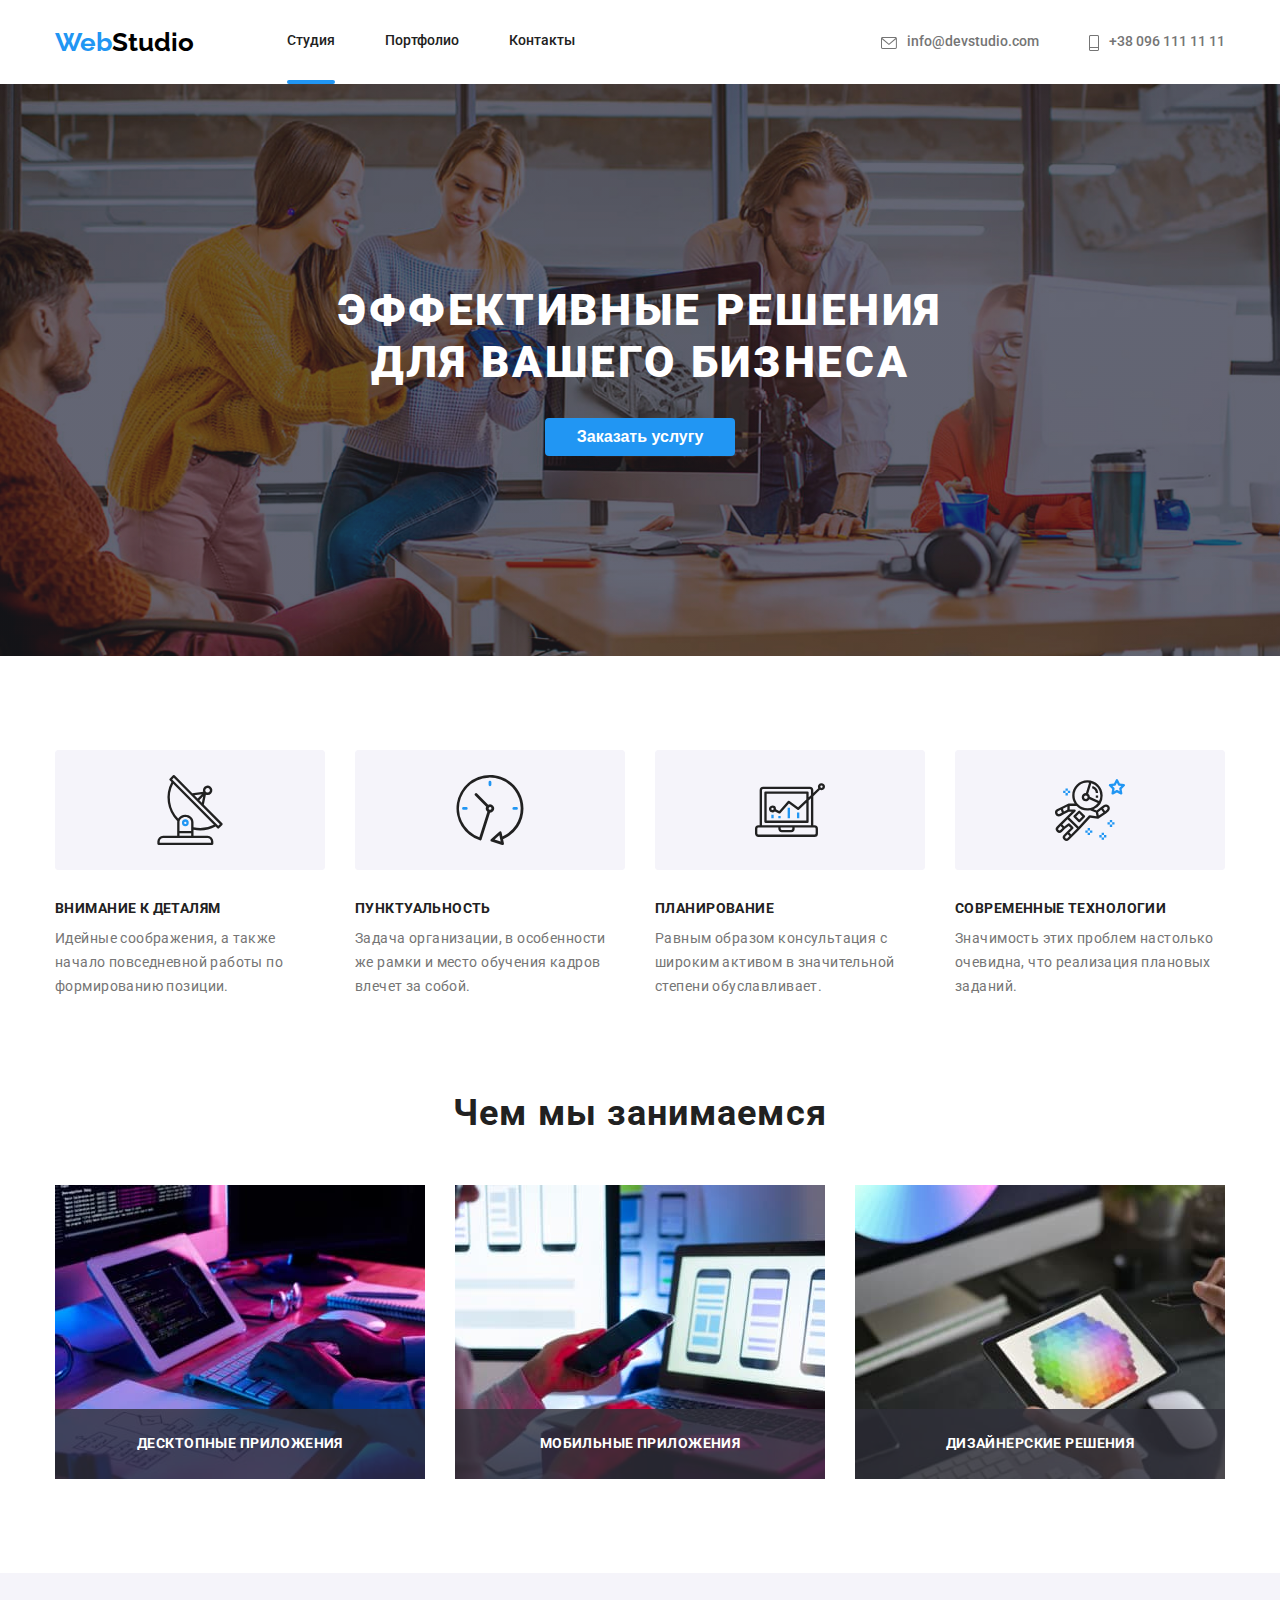
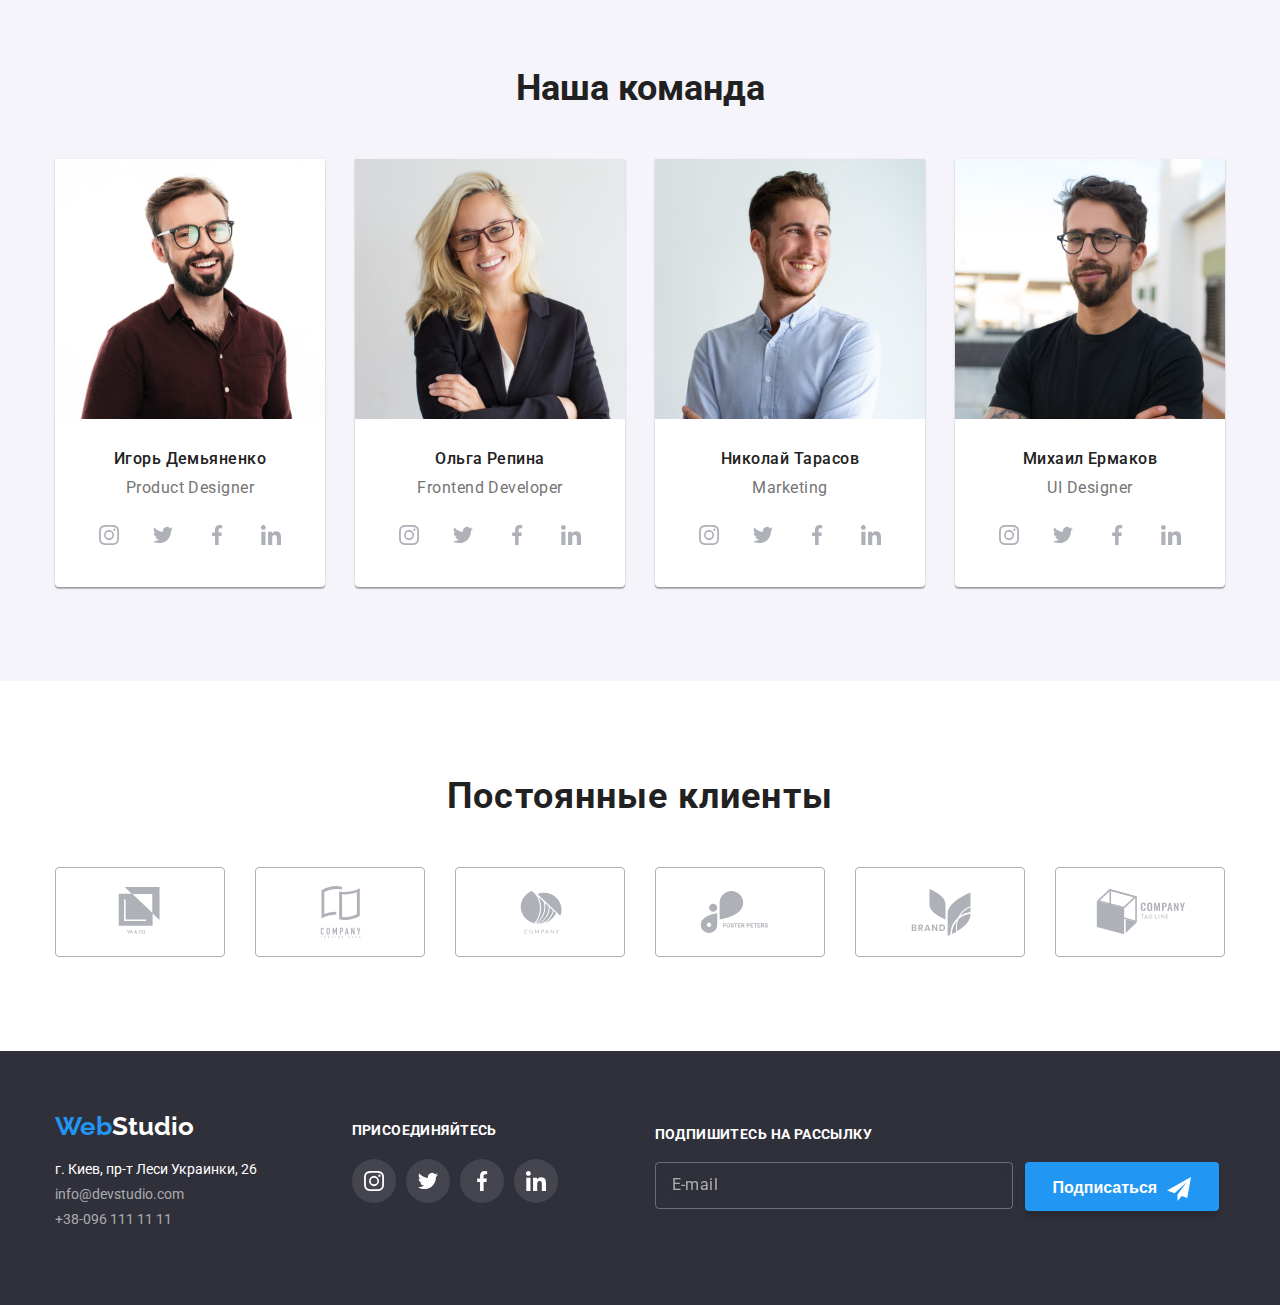
==== commit 63ce5fee: "my seven commit" ====
--- a/index.html
+++ b/index.html
@@ -29,7 +29,7 @@
                 <li class="contacts-list__item"><a class="contacts-list__link" href="tel:+38-096-111-11-11">
                     <svg class="contacts-list__tel" width="10" height="16">
                         <use href="./images/icons.svg#icon-smartphone"></use>
-                    </svg>+38-096-111-11-11</a></li>
+                    </svg>+38 096 111 11 11</a></li>
             </ul> 
         </div>
     </header>
@@ -353,7 +353,7 @@
                 <address>
                 <p class="adress">г. Киев, пр-т Леси Украинки, 26</p>
                 <a class="footer-contacts" href="mailto:info@devstudio.com">info@devstudio.com</a>
-                <a class="footer-contacts" href="tel:+38 096 111 11 11">+38-096 111 11 11</a>
+                <a class="footer-contacts" href="tel:+38-096-111-11-11">+38-096 111 11 11</a>
                 </address>
             </div>
             <div class="footer-socials">
@@ -425,7 +425,7 @@
           <div class="modal__group">
             <label for="name" class="modal__label">Имя</label>
             <div class="modal__input-wrapper">
-              <input class="modal__input" type="name" name="name" id="name" />
+              <input class="modal__input" type="name" name="name" id="name"/>
               <svg width="18" height="18" class="modal__icon">
                 <use href="images/icons.svg#icon-person"></use>
               </svg>
@@ -435,7 +435,7 @@
           <div class="modal__group">
               <label for="tel" class="modal__label">Телефон</label>
               <div class="modal__input-wrapper">
-                <input class="modal__input" type="tel" name="tel" id="tel" />
+                <input class="modal__input" type="tel" name="tel" id="tel"/>
                 <svg width="18" height="18" class="modal__icon">
                   <use href="images/icons.svg#icon-phone"></use>
                 </svg>
@@ -454,9 +454,9 @@
           </div>
     
           <div class="modal__group">
-            <label for="feed" class="modal__label">
+            <label for="textarea" class="modal__label">
               Комментарий
-              <textarea class="modal__feedback" name="feedback" rows="5" placeholder="Введите текст"></textarea>
+              <textarea class="modal__feedback" name="feedback" rows="5" placeholder="Введите текст" id="textarea"></textarea>
             </label>
           </div>
 
